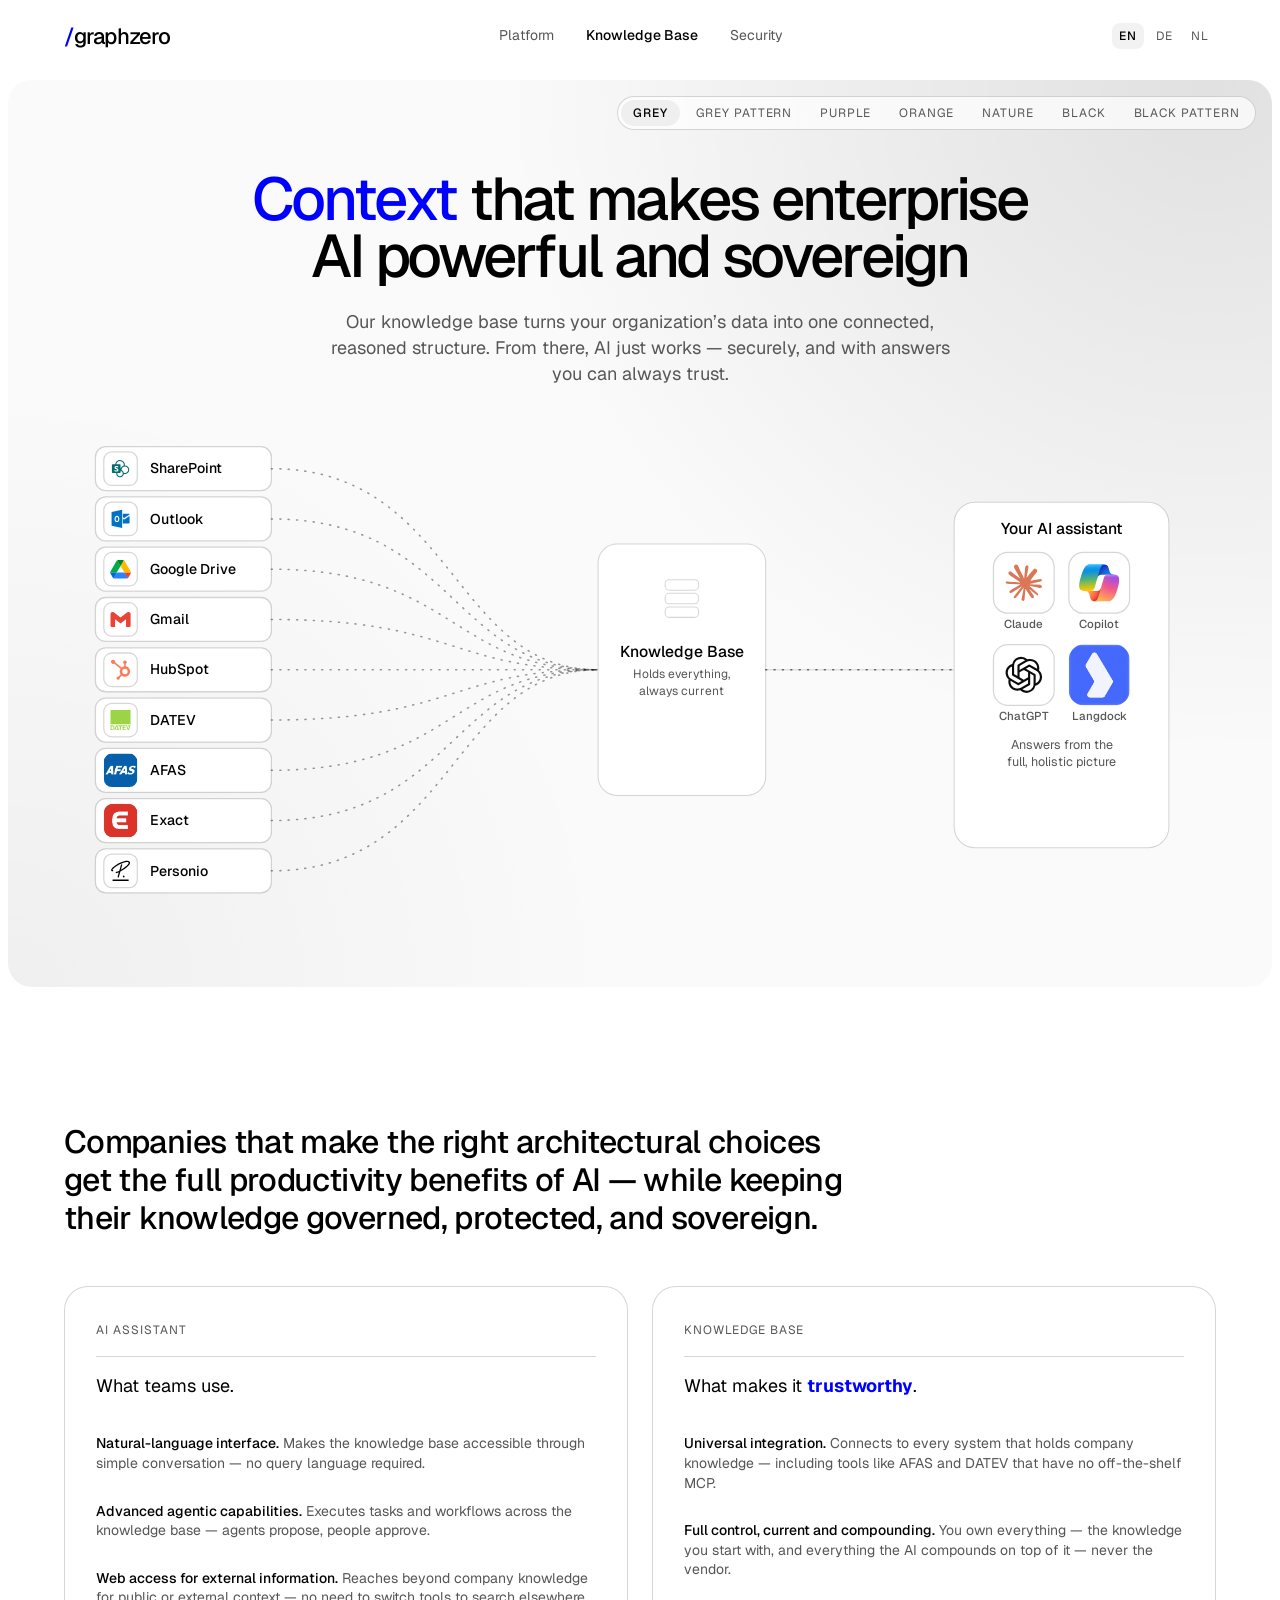
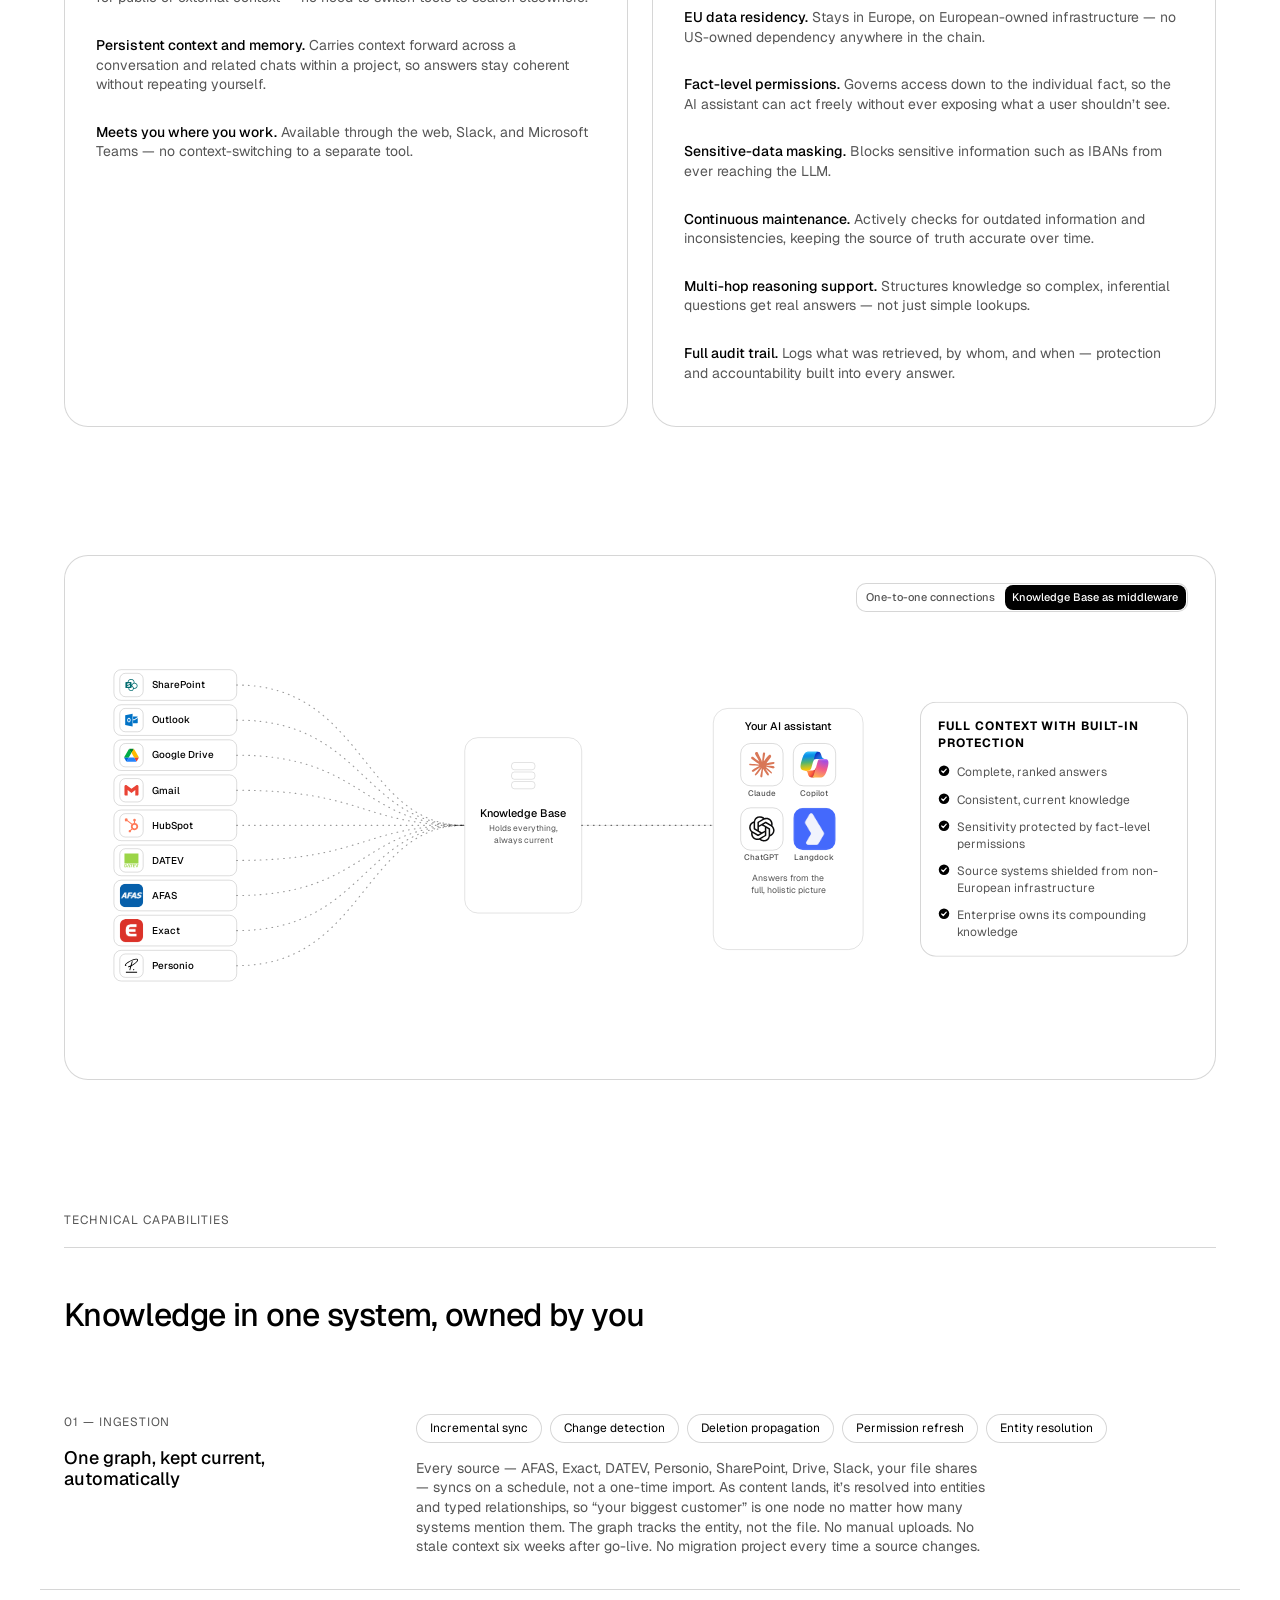
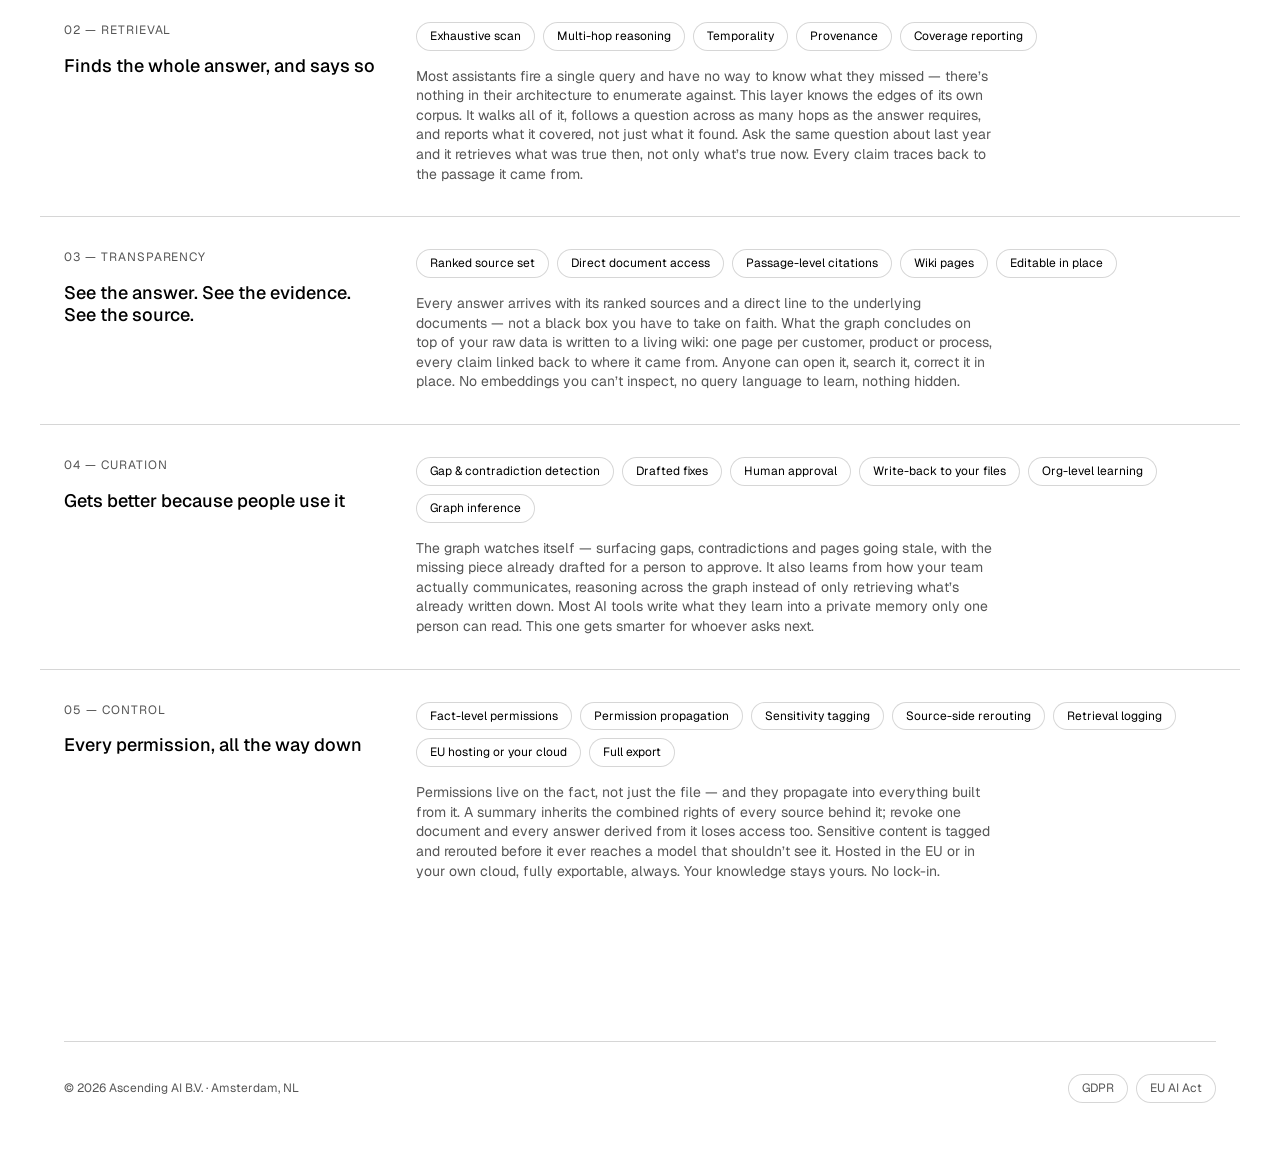
==== knowledge-base.html @ 6f349c5c "Add a second hero mark and arrows to switch between the two Co-Authored-By: Claude Opus 5 <noreply@a" ====
<!DOCTYPE html>
<html lang="en">
<head>
<meta charset="utf-8">
<meta name="viewport" content="width=device-width, initial-scale=1">
<title>graph0 | Knowledge Base</title>
<meta name="description" content="The knowledge base: one context layer between your source systems and every AI application.">
<meta property="og:title" content="graph0 | Knowledge Base">
<meta property="og:description" content="The knowledge base: one context layer between your source systems and every AI application.">
<meta property="og:type" content="website">
<link rel="preconnect" href="https://fonts.googleapis.com">
<link rel="preconnect" href="https://fonts.gstatic.com" crossorigin>
<!-- ?v= on the two files that actually change. Pages serves everything with
     max-age=600, so without it a browser can pick up new markup while still
     running ten-minute-old CSS and JS. Bump it in the same commit as an edit
     to either file. The design-system entry below is upstream and unversioned
     because nothing here edits it. -->
<link rel="stylesheet" href="https://fonts.googleapis.com/css2?family=Geist:wght@400;500;700&amp;display=swap">
<link rel="stylesheet" href="assets/design-system/styles.css">
<link rel="stylesheet" href="assets/site.css?v=88">
<link rel="icon" href="assets/graph0-mark.svg" type="image/svg+xml">
</head>
<body data-surface="light">

<a class="skip" href="#main">Skip to content</a>

<div class="page" data-page="knowledge-base">

  <!-- The wordmark is the way back to the top of the site, which is why the nav
       carries no entry for this page. -->
  <header class="site-header">
    <a class="brand" href="index.html" title="/graphzero">
      <span class="brand__slash">/</span>graphzero
    </a>

    <button class="nav-toggle" type="button" aria-expanded="false" aria-controls="site-nav" aria-label="Menu">
      <span class="nav-toggle__bar"></span>
      <span class="nav-toggle__bar"></span>
    </button>

    <nav class="site-nav" id="site-nav" aria-label="Primary">
      <a href="index.html">Platform</a>
      <a href="knowledge-base.html" aria-current="page">Knowledge Base</a>
      <a href="index.html#security">Security</a>

      <!-- Only ever seen in the sheet. The desktop bar has no room for it, and
           there the same call is one scroll away in the hero. -->
      <div class="nav-cta">
        <a class="btn btn--hero" href="mailto:david@ascending.ai?subject=Ascending%20AI">Book a founder call</a>
      </div>
    </nav>

    <div class="lang" role="group" aria-label="Language">
      <button class="lang__opt" type="button" data-lang="en" aria-current="true">EN</button>
      <button class="lang__opt" type="button" data-lang="de">DE</button>
      <button class="lang__opt" type="button" data-lang="nl">NL</button>
    </div>
  </header>

  <main id="main">

    <!-- ABOVE THE FOLD -->
    <section class="hero hero--stack" id="context-layer">
      <!-- The same comparison control the landing page carries, on its own
           stored key: the two pages are being judged against each other, so a
           ground picked here must not follow you there. Goes with the swatch
           when the ground is settled. -->
      <div class="hero-swatch" data-ground-key="knowledge-base" role="group" aria-label="Hero background">
        <button class="hero-swatch__opt" type="button" data-hero="grey" aria-current="true">Grey</button>
        <button class="hero-swatch__opt" type="button" data-hero="dots">Grey Pattern</button>
        <button class="hero-swatch__opt" type="button" data-hero="purple">Purple</button>
        <button class="hero-swatch__opt" type="button" data-hero="orange">Orange</button>
        <button class="hero-swatch__opt" type="button" data-hero="nature">Nature</button>
        <button class="hero-swatch__opt" type="button" data-hero="black">Black</button>
        <button class="hero-swatch__opt" type="button" data-hero="black-dots">Black pattern</button>
      </div>
      <!-- The pattern ground here too, or Grey Pattern would be plain grey on
           this page. Same canvas and the same block in site.js, held further
           right and smaller than the landing page's: that fold ranges its copy
           left and has a clear half to give away, this one centres the copy and
           runs the drawing the full width, so the field has to stay off both. -->
      <canvas class="hero__dither" data-dither data-cx="1.2" data-cy="0.5" data-radius="0.8"
              aria-hidden="true"></canvas>
      <!-- Carried over so the Nature ground has its photograph here too;
           without it that one option would fall back to flat grey. -->
      <img class="hero__media" alt=""
           src="assets/media/hero-fields-1600.jpg"
           srcset="assets/media/hero-fields-900.jpg 900w,
                   assets/media/hero-fields-1600.jpg 1600w,
                   assets/media/hero-fields-2400.jpg 2400w"
           sizes="100vw" width="2400" height="1018" loading="lazy" decoding="async">
      <div class="wrap hero__inner hero__inner--stack">
        <div class="hero__copy">
          <h1 class="display hero__title"><span class="hl">Context</span> that makes enterprise AI powerful and sovereign</h1>
          <!-- The fold used to be a title alone, which left it lighter than the
               section heading underneath it. The sub-title gives the claim a
               second beat and hands the reader down into the page. -->
          <p class="lead hero__lead">Our knowledge base turns your organization&rsquo;s data into one connected, reasoned structure. From there, AI just works &mdash; securely, and with answers you can always trust.</p>
        </div>

        <!-- The diagram from the foot of this page, held to its knowledge-base
             view and stripped of the animation, so the fold shows the shape of
             the argument and the interactive one below carries the detail. Its
             ids are suffixed -hero: they are page-global, and the two copies
             would otherwise fight over the same gradients and filters.

             On a plate, which the landing hero does not need. This one has to
             survive the black grounds, where the drawing's muted labels would
             otherwise sit on near-black. -->
        <!-- af-flow2 is not decoration here: every rule the drawing needs is
             scoped under that class, so without it the whole illustration falls
             back to default SVG painting — 16px black text, no fills, no
             hairlines. -->
        <figure class="hero__figure af-flow2">
          <svg role="img" aria-label="Nine business systems feeding a knowledge base, which answers through Claude, Copilot, ChatGPT or Langdock." viewBox="0 40 1100 580" preserveAspectRatio="xMidYMid meet" xmlns="http://www.w3.org/2000/svg">
                            <defs>
                              <filter id="af-blur-kb-hero" x="-200%" y="-200%" width="500%" height="500%">
                                <feGaussianBlur stdDeviation="2.6"/>
                              </filter>
                            </defs>
            
                      <g class="af-chip">
                        <rect class="af-chip-rect" x="30" y="97.0" width="168" height="42" rx="10"/>
                        <rect x="38" y="102.0" width="32" height="32" rx="7.7" class="af-logo-tile"/><g transform="translate(44.08,108.08) scale(0.8267)"><path fill="#036C70" d="M22 13.25q0 1.04-.4 1.95-.39.9-1.07 1.58t-1.59 1.08q-.91.39-1.94.39-.64 0-1.27-.16-.09.83-.46 1.54-.38.72-.97 1.25-.58.53-1.33.82-.76.3-1.59.3-.91 0-1.71-.35-.79-.34-1.39-.93-.59-.59-.93-1.39-.35-.8-.35-1.7v-.32q.03-.15.05-.31H2.83q-.33 0-.59-.24Q2 16.5 2 16.17V7.83q0-.33.24-.59Q2.5 7 2.83 7h2.95q.12-1.06.61-2 .48-.89 1.24-1.56.75-.68 1.71-1.06T11.38 2q1.16 0 2.18.44 1.03.45 1.79 1.21t1.21 1.79Q17 6.46 17 7.63v.31q0 .15-.04.31 1.04 0 1.95.39.92.39 1.59 1.07.71.67 1.1 1.58.4.92.4 1.96m-10.63-10q-.81 0-1.54.29-.74.28-1.33.78-.56.5-.95 1.18-.38.7-.5 1.5h4.12q.33 0 .59.25.24.25.24.58v4.12l.18-.03q.17-.62.5-1.18.32-.57.79-1.02.45-.45 1.03-.79.54-.33 1.17-.5.08-.43.08-.8 0-.91-.35-1.71-.34-.79-.94-1.38-.59-.59-1.38-.94-.8-.35-1.71-.35m-4.27 12q.45 0 .9-.09.42-.09.76-.31.34-.21.55-.56.19-.36.19-.88 0-.53-.2-.88-.22-.35-.55-.59-.33-.23-.71-.38l-.72-.29Q7 11.14 6.77 11q-.22-.15-.22-.38 0-.16.12-.27.12-.1.28-.15.16-.07.33-.09.18-.01.3-.01.49 0 .88.12.38.13.79.38V9.12Q9 9.05 8.81 9q-.2-.05-.39-.08-.2-.03-.42-.05-.2-.01-.45-.01-.43 0-.88.09-.45.1-.82.32-.35.23-.59.56-.23.35-.23.86 0 .5.22.81.22.35.55.59.33.23.7.41l.72.29q.34.14.56.29.22.16.22.38 0 .19-.11.3-.1.11-.26.16-.13.08-.32.08H7q-.59 0-1.04-.18-.46-.2-.92-.52v1.56q.99.39 2.06.39m4.27 5.5q.63 0 1.21-.25.57-.24 1-.66.42-.43.67-1t.25-1.21q0-.56-.19-1.07-.18-.51-.51-.91-.34-.41-.8-.69-.45-.28-1-.4v1.61q0 .33-.24.59-.26.24-.59.24H8.31q-.06.31-.06.63 0 .64.25 1.21.24.57.66 1 .43.42 1 .66.57.25 1.21.25M17 17q.77 0 1.45-.29.69-.29 1.2-.81.51-.51.81-1.19.29-.68.29-1.46 0-.75-.29-1.45-.3-.69-.81-1.2t-1.2-.81Q17.77 9.5 17 9.5t-1.45.3-1.19.81-.81 1.19q-.3.7-.3 1.45v.21l.02.22q.46.22.85.54.38.32.7.71.3.4.52.86.21.46.32.95.66.26 1.34.26"/></g>
                        <text class="af-chip-label" x="82" y="122.5">SharePoint</text>
                      </g>
                      <g class="af-chip">
                        <rect class="af-chip-rect" x="30" y="145.0" width="168" height="42" rx="10"/>
                        <rect x="38" y="150.0" width="32" height="32" rx="7.7" class="af-logo-tile"/><g transform="translate(44.08,156.08) scale(0.6200)"><path fill="#0072c6" d="M19.484 7.937v5.477l1.916 1.205a.5.5 0 0 0 .21 0l8.238-5.554a1.174 1.174 0 0 0-.959-1.128Z"/><path fill="#0072c6" d="m19.484 15.457l1.747 1.2a.52.52 0 0 0 .543 0c-.3.181 8.073-5.378 8.073-5.378v10.066a1.408 1.408 0 0 1-1.49 1.555h-8.874zm-9.044-2.525a1.61 1.61 0 0 0-1.42.838a4.13 4.13 0 0 0-.526 2.218A4.05 4.05 0 0 0 9.02 18.2a1.6 1.6 0 0 0 2.771.022a4 4 0 0 0 .515-2.2a4.37 4.37 0 0 0-.5-2.281a1.54 1.54 0 0 0-1.366-.809"/><path fill="#0072c6" d="M2.153 5.155v21.427L18.453 30V2Zm10.908 14.336a3.23 3.23 0 0 1-2.7 1.361a3.19 3.19 0 0 1-2.64-1.318A5.46 5.46 0 0 1 6.706 16.1a5.87 5.87 0 0 1 1.036-3.616a3.27 3.27 0 0 1 2.744-1.384a3.12 3.12 0 0 1 2.61 1.321a5.64 5.64 0 0 1 1 3.484a5.76 5.76 0 0 1-1.035 3.586"/></g>
                        <text class="af-chip-label" x="82" y="170.5">Outlook</text>
                      </g>
                      <g class="af-chip">
                        <rect class="af-chip-rect" x="30" y="193.0" width="168" height="42" rx="10"/>
                        <rect x="38" y="198.0" width="32" height="32" rx="7.7" class="af-logo-tile"/><g transform="translate(44.08,205.13) scale(0.0775)"><path fill="#0066da" d="m19.354 196.034l11.29 19.5c2.346 4.106 5.718 7.332 9.677 9.678q17.009-21.591 23.68-33.137q6.77-11.717 16.641-36.655q-26.604-3.502-40.32-3.502q-13.165 0-40.322 3.502c0 4.545 1.173 9.09 3.519 13.196z"/><path fill="#ea4335" d="M215.681 225.212c3.96-2.346 7.332-5.572 9.677-9.677l4.692-8.064l22.434-38.855a26.57 26.57 0 0 0 3.518-13.196q-27.315-3.502-40.247-3.502q-13.899 0-40.248 3.502q9.754 25.075 16.422 36.655q6.724 11.683 23.752 33.137"/><path fill="#00832d" d="M128.001 73.311q19.68-23.768 27.125-36.655q5.996-10.377 13.196-33.137C164.363 1.173 159.818 0 155.126 0h-54.25C96.184 0 91.64 1.32 87.68 3.519q9.16 26.103 15.544 37.154q7.056 12.213 24.777 32.638"/><path fill="#2684fc" d="M175.36 155.42H80.642l-40.32 69.792c3.958 2.346 8.503 3.519 13.195 3.519h148.968c4.692 0 9.238-1.32 13.196-3.52z"/><path fill="#00ac47" d="M128.001 73.311L87.681 3.52c-3.96 2.346-7.332 5.571-9.678 9.677L3.519 142.224A26.57 26.57 0 0 0 0 155.42h80.642z"/><path fill="#ffba00" d="m215.242 77.71l-37.243-64.514c-2.345-4.106-5.718-7.331-9.677-9.677l-40.32 69.792l47.358 82.109h80.496c0-4.546-1.173-9.09-3.519-13.196z"/></g>
                        <text class="af-chip-label" x="82" y="218.5">Google Drive</text>
                      </g>
                      <g class="af-chip">
                        <rect class="af-chip-rect" x="30" y="241.0" width="168" height="42" rx="10"/>
                        <rect x="38" y="246.0" width="32" height="32" rx="7.7" class="af-logo-tile"/><g transform="translate(44.40,252.40) scale(0.8000)"><path d="M24 5.457v13.909c0 .904-.732 1.636-1.636 1.636h-3.819V11.73L12 16.64l-6.545-4.91v9.273H1.636A1.636 1.636 0 0 1 0 19.366V5.457c0-2.023 2.309-3.178 3.927-1.964L5.455 4.64 12 9.548l6.545-4.91 1.528-1.145C21.69 2.28 24 3.434 24 5.457z" fill="#EA4335"/></g>
                        <text class="af-chip-label" x="82" y="266.5">Gmail</text>
                      </g>
                      <g class="af-chip">
                        <rect class="af-chip-rect" x="30" y="289.0" width="168" height="42" rx="10"/>
                        <rect x="38" y="294.0" width="32" height="32" rx="7.7" class="af-logo-tile"/><g transform="translate(44.40,300.40) scale(0.8000)"><path d="M18.164 7.93V5.084a2.198 2.198 0 001.267-1.978v-.067A2.2 2.2 0 0017.238.845h-.067a2.2 2.2 0 00-2.193 2.193v.067a2.196 2.196 0 001.252 1.973l.013.006v2.852a6.22 6.22 0 00-2.969 1.31l.012-.01-7.828-6.095A2.497 2.497 0 104.3 4.656l-.012.006 7.697 5.991a6.176 6.176 0 00-1.038 3.446c0 1.343.425 2.588 1.147 3.607l-.013-.02-2.342 2.343a1.968 1.968 0 00-.58-.095h-.002a2.033 2.033 0 102.033 2.033 1.978 1.978 0 00-.1-.595l.005.014 2.317-2.317a6.247 6.247 0 104.782-11.134l-.036-.005zm-.964 9.378a3.206 3.206 0 113.215-3.207v.002a3.206 3.206 0 01-3.207 3.207z" fill="#FF7A59"/></g>
                        <text class="af-chip-label" x="82" y="314.5">HubSpot</text>
                      </g>
                      <g class="af-chip">
                        <rect class="af-chip-rect" x="30" y="337.0" width="168" height="42" rx="10"/>
                        <rect x="38" y="342.0" width="32" height="32" rx="7.7" class="af-logo-tile"/><g transform="translate(44.40,348.40) scale(0.8000)"><path d="M0 .165v16.9174h23.9147V.1651Zm.017 18.1842v5.4857h1.9809c1.4754 0 2.7429-1.1832 2.7429-2.7005-.042-1.686-1.0982-2.7852-2.5736-2.7852zm6.62 0-2.1079 5.4857H5.706l1.6422-4.3428 1.3546 3.454h-1.524v.8888h3.0392l-2.1502-5.4857Zm2.6498 0v.9312h1.7778v4.5545h1.219v-4.5545h1.727v-.9312zm5.1894 0v5.4857h3.7926v-.8889h-2.6159v-1.5153h2.3196v-.9313h-2.3196v-1.219h2.4889v-.9312zm3.962 0 2.1502 5.4857h1.3037L24 18.3492h-2.9037v.9312h1.3884l-1.2699 3.327-1.5577-4.2582zm-17.2869.9312h.9313c.9271 0 1.5576.6735 1.5153 1.8117-.042 1.1804-.8425 1.8116-1.8116 1.8116h-.635Z" fill="#9BD547"/></g>
                        <text class="af-chip-label" x="82" y="362.5">DATEV</text>
                      </g>
                      <g class="af-chip">
                        <rect class="af-chip-rect" x="30" y="385.0" width="168" height="42" rx="10"/>
                        <image href="[data-uri]" x="38" y="390.0" width="32" height="32" preserveAspectRatio="xMidYMid slice" style="clip-path:inset(0 round 7.7px)"/>
                        <text class="af-chip-label" x="82" y="410.5">AFAS</text>
                      </g>
                      <g class="af-chip">
                        <rect class="af-chip-rect" x="30" y="433.0" width="168" height="42" rx="10"/>
                        <image href="[data-uri]" x="38" y="438.0" width="32" height="32" preserveAspectRatio="xMidYMid slice" style="clip-path:inset(0 round 7.7px)"/>
                        <text class="af-chip-label" x="82" y="458.5">Exact</text>
                      </g>
                      <g class="af-chip">
                        <rect class="af-chip-rect" x="30" y="481.0" width="168" height="42" rx="10"/>
                        <rect x="38" y="486.0" width="32" height="32" rx="7.7" class="af-logo-tile"/><g transform="translate(44.40,492.40) scale(0.8000)"><path d="M21.603 24H2.47v-1.563h19.133Zm-6.167-4.044c.557.145 1.137-.244 1.303-.867.166-.624-.157-1.25-.713-1.39-.556-.142-1.137.24-1.304.865-.167.624.156 1.25.714 1.39zM22.37.676c-1.737-1.347-5.387-.43-8.145.576A41.707 41.705 0 0 0 5.64 5.625C3.624 6.985 1.135 8.987.748 10.814a1.43 1.43 0 0 0 .28 1.263c.505.59 1.354.576 1.516.568a.781.781 0 0 0 .51-1.368.783.783 0 0 0-.58-.193.877.877 0 0 1-.181-.016c.58-2.136 6.69-6.232 12.47-8.342 3.858-1.408 5.964-1.342 6.649-.81.284.22.433.487.23 1.062-.545 1.535-3.2 3.96-7.108 6.48-.725.467-1.434.898-2.11 1.29.544-1.92 1.1-3.88 1.582-5.561a.782.782 0 0 0-1.504-.43 2070.72 2070.634 0 0 0-2.002 7.05c-1.564.811-2.754 1.3-3.22 1.366a.783.783 0 0 0-1.025 1.095c.134.226.4.476.929.476.088 0 .177-.007.264-.02.54-.073 1.417-.395 2.485-.884-.758 2.702-1.373 4.975-1.407 5.282a.781.781 0 0 0 .69.858.668.668 0 0 0 .087 0 .783.783 0 0 0 .775-.685c.062-.38.822-3.133 1.746-6.42a58.241 58.239 0 0 0 4.01-2.401c5.435-3.587 7.007-5.917 7.362-7.241.277-1.02-.017-1.93-.825-2.557z" fill="#000000"/></g>
                        <text class="af-chip-label" x="82" y="506.5">Personio</text>
                      </g>
            
                      <path class="af-line-kb" style="animation-delay:-0.0s" d="M198,118.0 C373,118.0 370,310.0 510,310"/>
                      <path class="af-line-kb" style="animation-delay:-0.18s" d="M198,166.0 C373,166.0 370,310.0 510,310"/>
                      <path class="af-line-kb" style="animation-delay:-0.36s" d="M198,214.0 C373,214.0 370,310.0 510,310"/>
                      <path class="af-line-kb" style="animation-delay:-0.54s" d="M198,262.0 C373,262.0 370,310.0 510,310"/>
                      <path class="af-line-kb" style="animation-delay:-0.72s" d="M198,310.0 C373,310.0 370,310.0 510,310"/>
                      <path class="af-line-kb" style="animation-delay:-0.9s" d="M198,358.0 C373,358.0 370,310.0 510,310"/>
                      <path class="af-line-kb" style="animation-delay:-1.08s" d="M198,406.0 C373,406.0 370,310.0 510,310"/>
                      <path class="af-line-kb" style="animation-delay:-1.26s" d="M198,454.0 C373,454.0 370,310.0 510,310"/>
                      <path class="af-line-kb" style="animation-delay:-1.44s" d="M198,502.0 C373,502.0 370,310.0 510,310"/>

                            <rect class="af-kb-rect" x="510" y="190" width="160" height="240" rx="18"/>
                            <g transform="translate(574.0,224)">
                              <rect x="0" y="0" width="32" height="10" rx="4" fill="none" class="af-stack-rect"/>
                              <rect x="0" y="13" width="32" height="10" rx="4" fill="none" class="af-stack-rect"/>
                              <rect x="0" y="26" width="32" height="10" rx="4" fill="none" class="af-stack-rect"/>
                            </g>
                            <text class="af-kb-title" x="590.0" y="298" text-anchor="middle">Knowledge Base</text>
                            <text class="af-kb-sub" x="590.0" y="318" text-anchor="middle">Holds everything,</text>
                            <text class="af-kb-sub" x="590.0" y="334" text-anchor="middle">always current</text>

            
                      <path id="af-kb-link-path-hero" class="af-line-base" d="M670,310 L850,310"/>
                    <path class="af-line-flow" d="M670,310 L850,310"/>
                      <path class="af-line-glow" d="M670,310 L850,310">
                        <animate attributeName="opacity" values="0;0;0.85;0.85;0;0" keyTimes="0;0.00000;0.03571;0.51190;0.54762;1" dur="4.2s" begin="0s" repeatCount="indefinite" />
                      </path>
                      <g class="af-packet-ping">
                        <circle class="af-ping-ring" r="6"/>
                        <animateMotion dur="4.2s" begin="0s" repeatCount="indefinite" keyPoints="1;1;0;0" keyTimes="0;0.00000;0.20238;1" calcMode="linear"><mpath href="#af-kb-link-path-hero"/></animateMotion>
                        <animate attributeName="opacity" values="0;0;0.9;0.9;0;0" keyTimes="0;0.00000;0.01190;0.19048;0.20238;1" dur="4.2s" begin="0s" repeatCount="indefinite" />
                      </g>
                      <g class="af-pill" data-anim="1">
                        <ellipse class="af-pill-glow" cx="0" cy="0" rx="13" ry="7"/>
                        <ellipse class="af-pill-core" cx="0" cy="0" rx="7" ry="4"/>
                        <animateMotion dur="4.2s" begin="0s" repeatCount="indefinite" keyPoints="0;0;1;1" keyTimes="0;0.28571;0.54762;1" calcMode="linear"><mpath href="#af-kb-link-path-hero"/></animateMotion>
                        <animate attributeName="opacity" values="0;0;1;1;0;0" keyTimes="0;0.28571;0.30000;0.53333;0.54762;1" dur="4.2s" begin="0s" repeatCount="indefinite" />
                      </g>

            
                      <g class="af-ast-kb">
                        <rect class="af-ast-rect" x="850" y="150" width="205" height="330" rx="20"/>
                        <text class="af-ast-title" x="952.5" y="180" text-anchor="middle">Your AI assistant</text>
        
                        <g>
                          <rect x="887.5" y="198.0" width="58" height="58" rx="13.9" class="af-logo-tile"/><g transform="translate(899.10,209.60) scale(1.4500)"><path d="M4.709 15.955l4.72-2.647.08-.23-.08-.128H9.2l-.79-.048-2.698-.073-2.339-.097-2.266-.122-.571-.121L0 11.784l.055-.352.48-.321.686.06 1.52.103 2.278.158 1.652.097 2.449.255h.389l.055-.157-.134-.098-.103-.097-2.358-1.596-2.552-1.688-1.336-.972-.724-.491-.364-.462-.158-1.008.656-.722.881.06.225.061.893.686 1.908 1.476 2.491 1.833.365.304.145-.103.019-.073-.164-.274-1.355-2.446-1.446-2.49-.644-1.032-.17-.619a2.97 2.97 0 01-.104-.729L6.283.134 6.696 0l.996.134.42.364.62 1.414 1.002 2.229 1.555 3.03.456.898.243.832.091.255h.158V9.01l.128-1.706.237-2.095.23-2.695.08-.76.376-.91.747-.492.584.28.48.685-.067.444-.286 1.851-.559 2.903-.364 1.942h.212l.243-.242.985-1.306 1.652-2.064.73-.82.85-.904.547-.431h1.033l.76 1.129-.34 1.166-1.064 1.347-.881 1.142-1.264 1.7-.79 1.36.073.11.188-.02 2.856-.606 1.543-.28 1.841-.315.833.388.091.395-.328.807-1.969.486-2.309.462-3.439.813-.042.03.049.061 1.549.146.662.036h1.622l3.02.225.79.522.474.638-.079.485-1.215.62-1.64-.389-3.829-.91-1.312-.329h-.182v.11l1.093 1.068 2.006 1.81 2.509 2.33.127.578-.322.455-.34-.049-2.205-1.657-.851-.747-1.926-1.62h-.128v.17l.444.649 2.345 3.521.122 1.08-.17.353-.608.213-.668-.122-1.374-1.925-1.415-2.167-1.143-1.943-.14.08-.674 7.254-.316.37-.729.28-.607-.461-.322-.747.322-1.476.389-1.924.315-1.53.286-1.9.17-.632-.012-.042-.14.018-1.434 1.967-2.18 2.945-1.726 1.845-.414.164-.717-.37.067-.662.401-.589 2.388-3.036 1.44-1.882.93-1.086-.006-.158h-.055L4.132 18.56l-1.13.146-.487-.456.061-.746.231-.243 1.908-1.312-.006.006z" fill="#D97757"/></g>
                          <text class="af-ast-label" x="916.5" y="270.0" text-anchor="middle">Claude</text>
                        </g>
                        <g>
                          <rect x="959.5" y="198.0" width="58" height="58" rx="13.9" class="af-logo-tile"/><g transform="translate(969.36,207.86) scale(1.5950)"><defs><defs><radialGradient cx="85.44%" cy="100.653%" fx="85.44%" fy="100.653%" gradientTransform="scale(-.8553 -1) rotate(50.927 2.041 -1.946)" id="af-copilot-grad-i2-0-hero" r="105.116%"><stop offset="9.6%" stop-color="#00AEFF"></stop><stop offset="77.3%" stop-color="#2253CE"></stop><stop offset="100%" stop-color="#0736C4"></stop></radialGradient><radialGradient cx="18.143%" cy="32.928%" fx="18.143%" fy="32.928%" gradientTransform="scale(.8897 1) rotate(52.069 .193 .352)" id="af-copilot-grad-i2-1-hero" r="95.612%"><stop offset="0%" stop-color="#FFB657"></stop><stop offset="63.4%" stop-color="#FF5F3D"></stop><stop offset="92.3%" stop-color="#C02B3C"></stop></radialGradient><radialGradient cx="82.987%" cy="-9.792%" fx="82.987%" fy="-9.792%" gradientTransform="scale(-1 -.9441) rotate(-70.872 .142 1.17)" id="af-copilot-grad-i2-4-hero" r="140.622%"><stop offset="6.6%" stop-color="#8C48FF"></stop><stop offset="50%" stop-color="#F2598A"></stop><stop offset="89.6%" stop-color="#FFB152"></stop></radialGradient><linearGradient id="af-copilot-grad-i2-2-hero" x1="39.465%" x2="46.884%" y1="12.117%" y2="103.774%"><stop offset="15.6%" stop-color="#0D91E1"></stop><stop offset="48.7%" stop-color="#52B471"></stop><stop offset="65.2%" stop-color="#98BD42"></stop><stop offset="93.7%" stop-color="#FFC800"></stop></linearGradient><linearGradient id="af-copilot-grad-i2-3-hero" x1="45.949%" x2="50%" y1="0%" y2="100%"><stop offset="0%" stop-color="#3DCBFF"></stop><stop offset="24.7%" stop-color="#0588F7" stop-opacity="0"></stop></linearGradient><linearGradient id="af-copilot-grad-i2-5-hero" x1="83.507%" x2="83.453%" y1="-6.106%" y2="21.131%"><stop offset="5.8%" stop-color="#F8ADFA"></stop><stop offset="70.8%" stop-color="#A86EDD" stop-opacity="0"></stop></linearGradient></defs></defs><path d="M17.533 1.829A2.528 2.528 0 0015.11 0h-.737a2.531 2.531 0 00-2.484 2.087l-1.263 6.937.314-1.08a2.528 2.528 0 012.424-1.833h4.284l1.797.706 1.731-.706h-.505a2.528 2.528 0 01-2.423-1.829l-.715-2.453z" fill="url(#af-copilot-grad-i2-0-hero)" transform="translate(0 1)"></path><path d="M6.726 20.16A2.528 2.528 0 009.152 22h1.566c1.37 0 2.49-1.1 2.525-2.48l.17-6.69-.357 1.228a2.528 2.528 0 01-2.423 1.83h-4.32l-1.54-.842-1.667.843h.497c1.124 0 2.113.75 2.426 1.84l.697 2.432z" fill="url(#af-copilot-grad-i2-1-hero)" transform="translate(0 1)"></path><path d="M15 0H6.252c-2.5 0-4 3.331-5 6.662-1.184 3.947-2.734 9.225 1.75 9.225H6.78c1.13 0 2.12-.753 2.43-1.847.657-2.317 1.809-6.359 2.713-9.436.46-1.563.842-2.906 1.43-3.742A1.97 1.97 0 0115 0" fill="url(#af-copilot-grad-i2-2-hero)" transform="translate(0 1)"></path><path d="M15 0H6.252c-2.5 0-4 3.331-5 6.662-1.184 3.947-2.734 9.225 1.75 9.225H6.78c1.13 0 2.12-.753 2.43-1.847.657-2.317 1.809-6.359 2.713-9.436.46-1.563.842-2.906 1.43-3.742A1.97 1.97 0 0115 0" fill="url(#af-copilot-grad-i2-3-hero)" transform="translate(0 1)"></path><path d="M9 22h8.749c2.5 0 4-3.332 5-6.663 1.184-3.948 2.734-9.227-1.75-9.227H17.22c-1.129 0-2.12.754-2.43 1.848a1149.2 1149.2 0 01-2.713 9.437c-.46 1.564-.842 2.907-1.43 3.743A1.97 1.97 0 019 22" fill="url(#af-copilot-grad-i2-4-hero)" transform="translate(0 1)"></path><path d="M9 22h8.749c2.5 0 4-3.332 5-6.663 1.184-3.948 2.734-9.227-1.75-9.227H17.22c-1.129 0-2.12.754-2.43 1.848a1149.2 1149.2 0 01-2.713 9.437c-.46 1.564-.842 2.907-1.43 3.743A1.97 1.97 0 019 22" fill="url(#af-copilot-grad-i2-5-hero)" transform="translate(0 1)"></path></g>
                          <text class="af-ast-label" x="988.5" y="270.0" text-anchor="middle">Copilot</text>
                        </g>
                        <g>
                          <rect x="887.5" y="286.0" width="58" height="58" rx="13.9" class="af-logo-tile"/><g transform="translate(899.10,297.60) scale(1.4500)"><path d="M9.205 8.658v-2.26c0-.19.072-.333.238-.428l4.543-2.616c.619-.357 1.356-.523 2.117-.523 2.854 0 4.662 2.212 4.662 4.566 0 .167 0 .357-.024.547l-4.71-2.759a.797.797 0 00-.856 0l-5.97 3.473zm10.609 8.8V12.06c0-.333-.143-.57-.429-.737l-5.97-3.473 1.95-1.118a.433.433 0 01.476 0l4.543 2.617c1.309.76 2.189 2.378 2.189 3.948 0 1.808-1.07 3.473-2.76 4.163zM7.802 12.703l-1.95-1.142c-.167-.095-.239-.238-.239-.428V5.899c0-2.545 1.95-4.472 4.591-4.472 1 0 1.927.333 2.712.928L8.23 5.067c-.285.166-.428.404-.428.737v6.898zM12 15.128l-2.795-1.57v-3.33L12 8.658l2.795 1.57v3.33L12 15.128zm1.796 7.23c-1 0-1.927-.332-2.712-.927l4.686-2.712c.285-.166.428-.404.428-.737v-6.898l1.974 1.142c.167.095.238.238.238.428v5.233c0 2.545-1.974 4.472-4.614 4.472zm-5.637-5.303l-4.544-2.617c-1.308-.761-2.188-2.378-2.188-3.948A4.482 4.482 0 014.21 6.327v5.423c0 .333.143.571.428.738l5.947 3.449-1.95 1.118a.432.432 0 01-.476 0zm-.262 3.9c-2.688 0-4.662-2.021-4.662-4.519 0-.19.024-.38.047-.57l4.686 2.71c.286.167.571.167.856 0l5.97-3.448v2.26c0 .19-.07.333-.237.428l-4.543 2.616c-.619.357-1.356.523-2.117.523zm5.899 2.83a5.947 5.947 0 005.827-4.756C22.287 18.339 24 15.84 24 13.296c0-1.665-.713-3.282-1.998-4.448.119-.5.19-.999.19-1.498 0-3.401-2.759-5.947-5.946-5.947-.642 0-1.26.095-1.88.31A5.962 5.962 0 0010.205 0a5.947 5.947 0 00-5.827 4.757C1.713 5.447 0 7.945 0 10.49c0 1.666.713 3.283 1.998 4.448-.119.5-.19 1-.19 1.499 0 3.401 2.759 5.946 5.946 5.946.642 0 1.26-.095 1.88-.309a5.96 5.96 0 004.162 1.713z" fill="#0B0B0C"/></g>
                          <text class="af-ast-label" x="916.5" y="358.0" text-anchor="middle">ChatGPT</text>
                        </g>
                        <g>
                          <image href="[data-uri]" x="959.5" y="286.0" width="58" height="58" preserveAspectRatio="xMidYMid slice" style="clip-path:inset(0 round 13.9px)"/>
                          <text class="af-ast-label" x="988.5" y="358.0" text-anchor="middle">Langdock</text>
                        </g>
                        <text class="af-ast-sub" x="952.5" y="386.0" text-anchor="middle">Answers from the</text><text class="af-ast-sub" x="952.5" y="402.0" text-anchor="middle">full, holistic picture</text>
                      </g>
                          </svg>
        </figure>
      </div>
    </section>

    <!-- WHAT EACH LAYER DOES -->
    <section class="wrap sec" id="layers">
      <h2 class="h2 sec-head" style="max-width:44ch">Companies that make the right architectural choices get the full productivity benefits of AI &mdash; while keeping their knowledge governed, protected, and sovereign.</h2>

      <!-- Two columns because the point is that these are two layers, not one
           list. The assistant is what people touch; the knowledge base is what
           makes what they touch trustworthy. -->
      <div class="layer-grid">
        <article class="layer-card">
          <span class="eyebrow">AI Assistant</span>
          <hr class="rule">
          <p class="layer-card__role">What teams use.</p>
          <ul class="layer-list">
          <li><strong>Natural-language interface.</strong> Makes the knowledge base accessible through simple conversation — no query language required.</li>
          <li><strong>Advanced agentic capabilities.</strong> Executes tasks and workflows across the knowledge base — agents propose, people approve.</li>
          <li><strong>Web access for external information.</strong> Reaches beyond company knowledge for public or external context — no need to switch tools to search elsewhere.</li>
          <li><strong>Persistent context and memory.</strong> Carries context forward across a conversation and related chats within a project, so answers stay coherent without repeating yourself.</li>
          <li><strong>Meets you where you work.</strong> Available through the web, Slack, and Microsoft Teams — no context-switching to a separate tool.</li>
          </ul>
        </article>

        <article class="layer-card">
          <span class="eyebrow">Knowledge Base</span>
          <hr class="rule">
          <p class="layer-card__role">What makes it <span class="hl">trustworthy</span>.</p>
          <ul class="layer-list">
          <li><strong>Universal integration.</strong> Connects to every system that holds company knowledge — including tools like AFAS and DATEV that have no off-the-shelf MCP.</li>
          <li><strong>Full control, current and compounding.</strong> You own everything — the knowledge you start with, and everything the AI compounds on top of it — never the vendor.</li>
          <li><strong>EU data residency.</strong> Stays in Europe, on European-owned infrastructure — no US-owned dependency anywhere in the chain.</li>
          <li><strong>Fact-level permissions.</strong> Governs access down to the individual fact, so the AI assistant can act freely without ever exposing what a user shouldn’t see.</li>
          <li><strong>Sensitive-data masking.</strong> Blocks sensitive information such as IBANs from ever reaching the LLM.</li>
          <li><strong>Continuous maintenance.</strong> Actively checks for outdated information and inconsistencies, keeping the source of truth accurate over time.</li>
          <li><strong>Multi-hop reasoning support.</strong> Structures knowledge so complex, inferential questions get real answers — not just simple lookups.</li>
          <li><strong>Full audit trail.</strong> Logs what was retrieved, by whom, and when — protection and accountability built into every answer.</li>
          </ul>
        </article>
      </div>
    </section>

    <section class="wrap sec" id="architecture">
      <!-- Imported whole from the source file, markup and scoped styles
           together. Everything it needs is inside it: no script, no external
           asset, the logos inlined as data URIs and the view toggle done with
           a radio input rather than JavaScript. Its own class prefix keeps it
           off the page's namespace, and it asks for the same font stack the
           site already loads.

           Two things to know before touching it. Its ids are page-global, so a
           second copy on this page would need every id and every matching
           for=/href= suffixed. And AFAS, Exact and Langdock draw as monogram
           tiles rather than logos, because the source had no verified mark for
           them &mdash; those three are the ones to swap if official assets turn up. -->
      <div class="embed">
      <div class="af-flow2" role="img" aria-label="Two diagrams comparing a direct MCP connection to source systems versus a knowledge base middleware that aggregates all sources before answering.">
        <style>
          .af-flow2{
            /* Every one of these now reads the site's semantic layer instead of
               carrying its own value, so the component follows the page rather
               than approximating it. The originals are kept in the comments as
               a record of what was replaced.

               Note --af-muted: the system has one muted ink, not two. The third
               tier this used (#8b8b94) is gone and de-emphasis is left to the
               opacity the component already applies to inactive chips. */
            --af-ink:var(--ink);                 /* was #131316 */
            --af-ink-soft:var(--ink-muted);      /* was #54545c */
            --af-muted:var(--ink-muted);         /* was #8b8b94, a third ink */
            --af-line:var(--ink);
            --af-panel-bg:var(--surface);
            --af-panel-border:var(--hairline);   /* was #e4e4e9 */
            --af-card-bg:var(--surface);
            --af-card-border:var(--hairline);    /* was #dcdce2 */
            --af-track-bg:var(--chip);           /* was #f0f0f3 */
            --af-font:var(--font-sans);
            /* The panel's inline padding, named because the toggle hangs off the
               same edge and a literal in two places drifts apart the moment one
               breakpoint changes it — which is exactly what had happened. */
            --af-pad-x:28px;
            /* Matches .btn--hero. It was written against --green-900 (#06180f),
               which is the identity this page layer neutralises — the accent
               resolves to black here, so the selected pill was quietly dark
               green on an otherwise monochrome page. */
            --af-cta-bg:var(--accent);
            --af-cta-ink:var(--accent-ink);
            --af-cta-radius:var(--radius-sm);
            --af-cta-ease:var(--ease);
            width:100%;
            max-width:1280px;
            margin:0 auto;
            box-sizing:border-box;
          }
          .af-flow2 *{box-sizing:border-box;}
          .af-flow2{ position:relative; }
          .af-flow2 .af-panel{
            position:relative;
            width:100%;
            border-radius:var(--radius-lg);
            background:var(--af-panel-bg);
            /* The system runs zero box-shadow: depth is an inset hairline ring.
               This carried a 40px drop shadow and a border; the ring replaces
               both and costs no layout width. */
            box-shadow:inset 0 0 0 1px var(--af-panel-border);
            padding:28px var(--af-pad-x) 28px;
          }
          .af-flow2 .af-radio{
            position:absolute; top:0; left:0; width:0; height:0; margin:0; padding:0;
            border:none; outline:none; opacity:0; pointer-events:none;
            -webkit-appearance:none; appearance:none;
          }
          .af-flow2 .af-toggle{
            /* In the flow above the drawing rather than floating over its top
               corner. margin-left:auto is what ranges it right, so it still
               hangs off the same line as the bullets card below — which is set
               by the panel's own padding — at every width. */
            width:max-content; max-width:100%;
            margin:0 0 16px auto;
            display:flex;
            flex-wrap:wrap;
            justify-content:flex-end;
            gap:2px;
            background:var(--surface);
            box-shadow:inset 0 0 0 1px var(--hairline);
            border-radius:calc(var(--af-cta-radius) + 2px);
            padding:2px;
            z-index:2;
          }
          .af-flow2 .af-toggle-opt{
            font-family:var(--af-font);
            /* Sentence case, and smaller with it. The tracking goes too: it is
               there to open up capitals and only makes lower case look loose. */
            font-size:11px;
            font-weight:var(--weight-heading);
            letter-spacing:normal;
            text-transform:none;
            color:var(--af-ink-soft);
            /* The type stays on the scale at 12px; the box around it comes in.
               This was 0.85/1.1em, which made the control 43px tall and nearly
               a third of the panel wide for two words. */
            padding:0.45em 0.7em;
            border-radius:var(--af-cta-radius);
            cursor:pointer;
            white-space:nowrap;
            user-select:none;
            transition:background 0.15s ease, color 0.15s ease,
                       transform var(--dur-fast,150ms) var(--af-cta-ease),
                       opacity var(--dur-fast,150ms) var(--af-cta-ease);
          }
          .af-flow2 .af-toggle-opt:hover{ color:var(--af-ink); }
          /* Selected option matches the site's own CTA button treatment exactly. */
          #af-tab-direct:checked ~ .af-panel .af-toggle .af-opt-direct,
          #af-tab-kb:checked ~ .af-panel .af-toggle .af-opt-kb{
            background:var(--af-cta-bg);
            color:var(--af-cta-ink);
          }
          #af-tab-direct:checked ~ .af-panel .af-toggle .af-opt-direct:hover,
          #af-tab-kb:checked ~ .af-panel .af-toggle .af-opt-kb:hover{
            color:var(--af-cta-ink);
            transform:translateY(-1px);
            opacity:0.9;
          }
          .af-flow2 .af-view{ display:none; }
          #af-tab-direct:checked ~ .af-panel .af-view-direct{ display:block; }
          #af-tab-kb:checked ~ .af-panel .af-view-kb{ display:block; }

          .af-flow2 .af-diagram-col svg{ display:block; width:100%; height:auto; }
          .af-flow2 .af-bullet-icon{ display:block; width:12px; height:12px; }

          /* ---- two-column layout: diagram (3/4) + bullets card (1/4) ---- */
          .af-flow2 .af-row{
            display:flex;
            align-items:stretch;
            gap:24px;
          }
          .af-flow2 .af-diagram-col{
            flex:3 1 0;
            min-width:0;
          }
          /* Invisible, full-height positioning box — lets the visible card inside
             stay content-sized while still being pinned to a precise vertical
             point (the AI-assistant box's own center) rather than merely centered
             in the row. */
          .af-flow2 .af-bullets-anchor{
            flex:1 1 0;
            min-width:0;
            position:relative;
          }
          .af-flow2 .af-bullets-col{
            position:absolute;
            left:0; right:0;
            transform:translateY(-50%);
            display:flex;
            flex-direction:column;
            justify-content:center;
            background:var(--surface);
            border-radius:var(--radius-md);
            padding:16px 18px;
            box-shadow:inset 0 0 0 1px var(--hairline);
          }
          .af-flow2 .af-bullets-title{
            font-family:var(--af-font);
            /* The system's eyebrow otherwise, but bold rather than the single
               heading weight. That is a deliberate exception, and it needed the
               face to exist: only 400 and 500 were being fetched, so a 700 here
               would have been the browser smearing 500 rather than Geist Bold. */
            font-size:var(--fs-tiny);
            font-weight:700;
            letter-spacing:var(--tracking-eyebrow);
            text-transform:uppercase;
            color:var(--af-ink);
            margin:0 0 12px;
          }
          .af-flow2 .af-bullets{
            list-style:none;
            margin:0;
            padding:0;
            display:flex;
            flex-direction:column;
            gap:10px;
          }
          .af-flow2 .af-bullets li{
            display:flex;
            align-items:flex-start;
            gap:7px;
            font-family:var(--af-font);
            /* 12px, the bottom of the system's scale. It was 10.5, which is off
               it and below anything else the site sets. */
            font-size:var(--fs-tiny);
            line-height:var(--lh-body);
            color:var(--af-ink-soft);
            /* Padding out, margin back in: the row gets something to highlight
               without moving from where it sat. */
            padding:6px 8px;
            margin:-6px -8px;
            border-radius:var(--radius-sm);
            transition:background-color var(--dur) var(--ease),
                       box-shadow var(--dur) var(--ease),
                       color var(--dur) var(--ease);
          }
          /* --fill, the chip, which is what the site already uses to mark a small
             control it is pointing at — the language codes and the ground swatch
             both. Not --ground-base: that is #fafafa, a five-value step off white,
             which reads on a panel the size of the hero and disappears entirely
             on a row twelve pixels tall. The chip is 5% black and actually shows. */
          /* The same highlight the two layer cards above use: the grey gradient,
             and nothing drawn around it. */
          .af-flow2 .af-bullets li:hover{
            background-color:var(--wash-grey-base);
            background-image:var(--wash-grey);
            color:var(--ink);
          }
          /* A pointer is not the only way in. The rows are static text, so this
             is for the keyboard and for touch, where :hover is unreliable. */
          .af-flow2 .af-bullets li:focus-within{
            background-color:var(--wash-grey-base);
            background-image:var(--wash-grey);
            color:var(--ink);
          }
          .af-flow2 .af-bullet-icon{ flex:none; margin-top:1.5px; }
          .af-flow2 .af-bullet-icon-con{ color:var(--af-muted); }
          .af-flow2 .af-bullet-icon-pro{ color:var(--af-ink); }
          .af-flow2 .af-bullets li span{ padding-top:0.5px; }

          /* The card is pinned to the AI-assistant box's centre, which works only
             while the drawing is the taller of the two. Below this the card wins
             and the pin pushes its top above the row — far enough at 960px to
             touch the toggle sitting over it. It goes back into the flow here and
             hangs from the top of the column, which keeps the row's own gap under
             the control. */
          @media (max-width:1100px){
            .af-flow2 .af-bullets-anchor{ position:static; }
            .af-flow2 .af-bullets-col{ position:static; transform:none; }
          }
          @media (max-width:760px){
            .af-flow2 .af-row{ flex-direction:column; align-items:stretch; }
            .af-flow2 .af-bullets-col{ margin-top:4px; }
          }

          /* ---- shared node / chip styling ---- */
          .af-flow2 .af-chip-rect{ fill:var(--af-card-bg); stroke:var(--af-card-border); stroke-width:1.2; }
          .af-flow2 .af-chip-label{
            font-family:var(--af-font);
            font-size:13.5px; font-weight:var(--weight-heading); fill:var(--af-ink);
          }
          .af-flow2 .af-chip-muted{ opacity:0.42; }
          .af-flow2 .af-chip-muted .af-chip-rect{ stroke-dasharray:3 4; }
          .af-flow2 .af-logo-tile{ fill:var(--surface); stroke:var(--af-card-border); stroke-width:1.2; }
          .af-flow2 .af-mono{
            font-family:var(--af-font);
            font-weight:var(--weight-heading); fill:var(--surface);
          }
          .af-flow2 .af-section-label{
            font-family:var(--af-font);
            font-size:11.5px; font-weight:var(--weight-heading); letter-spacing:var(--tracking-eyebrow); text-transform:uppercase;
            fill:var(--af-muted);
          }
          /* These two were solid black at 1.4, which is the heaviest line on the page and
     reads as a border in a system that does not draw them - hairline now, like
     every other box. The assistant box stays white with it: it is the surface
     the whole diagram resolves to, so it reads as the destination by being the
     plainest thing in the drawing rather than the most filled. */
          .af-flow2 .af-ast-rect{ fill:var(--surface); stroke:var(--hairline); stroke-width:1; }
          .af-flow2 .af-ast-title{
            font-family:var(--af-font);
            font-size:15px; font-weight:var(--weight-heading); fill:var(--af-ink);
          }
          .af-flow2 .af-ast-label{
            font-family:var(--af-font);
            font-size:11px; font-weight:var(--weight-heading); fill:var(--af-ink-soft);
          }
          .af-flow2 .af-ast-sub{
            font-family:var(--af-font);
            font-size:12px; fill:var(--af-muted);
          }

          /* ---- direct view ---- */
          .af-flow2 .af-line-base{ fill:none; stroke:var(--ink); stroke-opacity:0.10; stroke-width:1.3; }
          .af-flow2 .af-line-glow{ fill:none; stroke:var(--ink); stroke-width:1.6; opacity:0; }
          .af-flow2 .af-line-muted{ fill:none; stroke:var(--hairline); stroke-width:1.3; stroke-dasharray:1 6; stroke-linecap:round; }
          .af-flow2 .af-chip-pulse{ fill:none; stroke:var(--af-ink); stroke-width:1.6; opacity:0; }
          .af-flow2 .af-packet, .af-flow2 .af-packet-ping{ opacity:0; }
          .af-flow2 .af-packet-core{ fill:var(--ink); }
          .af-flow2 .af-packet-glow{ fill:var(--ink); opacity:0.55; filter:url(#af-blur); }
          .af-flow2 .af-ping-ring{ fill:none; stroke:var(--ink); stroke-width:1.4; }

          /* ---- knowledge-layer view ---- */
          /* White like the assistant box. It had kept the chip fill to read as a
             layer rather than an endpoint, but that left it the only grey box in
             either view, and a filled box is not how this system separates
             things — surfaces are white and the hairline does the work. */
          .af-flow2 .af-kb-rect{ fill:var(--surface); stroke:var(--hairline); stroke-width:1; }
          .af-flow2 .af-kb-title{
            font-family:var(--af-font);
            font-size:15px; font-weight:var(--weight-heading); fill:var(--af-ink);
          }
          /* The stacked bars in the knowledge node, which carried their black stroke as
             an inline attribute rather than through a class. */
          .af-flow2 .af-stack-rect{ stroke:var(--hairline); stroke-width:1; }
          .af-flow2 .af-kb-sub{
            font-family:var(--af-font);
            font-size:11.5px; fill:var(--af-muted);
          }
          /* The channel out of the knowledge base, made to flow the way the feeds
             into it do. Everything that moved on this segment before was SMIL —
             the pill, the ping, the glow — and all three sit at opacity 0 until
             that clock runs, so wherever it does not this half of the diagram is
             not merely still, it is blank. Same keyframe and same dash as the
             ingestion lines, so both halves move alike and neither depends on
             SMIL. The solid rail stays underneath: many dotted feeds in, one
             channel out, a current inside it. */
          .af-flow2 .af-line-flow{
            fill:none; stroke:var(--ink); stroke-opacity:0.55; stroke-width:1.5;
            stroke-linecap:round; stroke-dasharray:1 7;
            animation:af2-dash 0.9s linear infinite;
          }
          .af-flow2 .af-line-kb{
            fill:none; stroke:var(--ink); stroke-opacity:0.4; stroke-width:1.5;
            stroke-linecap:round; stroke-dasharray:1 7;
            animation:af2-dash 0.9s linear infinite;
          }
          @keyframes af2-dash{ to{ stroke-dashoffset:-16; } }
          .af-flow2 .af-pill{ opacity:0; }
          .af-flow2 .af-pill-core{ fill:var(--ink); }
          .af-flow2 .af-pill-glow{ fill:var(--ink); opacity:0.5; filter:url(#af-blur-kb); }

          @media (max-width:640px){
            /* Narrower gutter on a phone. Set through the token so the toggle
               follows it. */
            .af-flow2{ --af-pad-x:16px; }
            .af-flow2 .af-panel{ padding-top:20px; padding-bottom:22px; }
            .af-flow2 .af-toggle{ margin-bottom:12px; }
            /* The toggle's own size is no longer restated here: this block was
               putting the padding and the font back up to 7px/11.5 on exactly
               the screens where the control is tightest. */
            .af-flow2 .af-chip-label, .af-flow2 .af-ast-label{ font-size:11.5px; }
          }

          @media (prefers-reduced-motion:reduce){
            .af-flow2 .af-line-glow, .af-flow2 .af-chip-pulse{ display:none; }
            .af-flow2 .af-packet-core, .af-flow2 .af-packet-glow, .af-flow2 .af-ping-ring{ display:none; }
            .af-flow2 .af-line-kb{ animation:none; stroke-dasharray:none; stroke-opacity:0.3; }
            .af-flow2 .af-line-flow{ animation:none; stroke-dasharray:none; stroke-opacity:0.3; }
            .af-flow2 .af-pill-core, .af-flow2 .af-pill-glow{ display:none; }
            .af-flow2 g[data-anim] > animateMotion,
            .af-flow2 g[data-anim] > animate,
            .af-flow2 path > animate,
            .af-flow2 circle > animate{ display:none; }
          }
        </style>

        <input type="radio" id="af-tab-direct" name="af-tabs2" class="af-radio">
        <input type="radio" id="af-tab-kb" name="af-tabs2" class="af-radio" checked>

        <div class="af-panel">
          <div class="af-toggle">
            <label for="af-tab-direct" class="af-toggle-opt af-opt-direct">One-to-one connections</label>
            <label for="af-tab-kb" class="af-toggle-opt af-opt-kb">Knowledge Base as middleware</label>
          </div>

          <!-- ================= VIEW 1 — One-to-one connections ================= -->
          <div class="af-view af-view-direct">
            <div class="af-row">
              <div class="af-diagram-col">
                <svg viewBox="0 40 1100 580" preserveAspectRatio="xMidYMid meet" xmlns="http://www.w3.org/2000/svg">
                  <defs>
                    <filter id="af-blur" x="-200%" y="-200%" width="500%" height="500%">
                      <feGaussianBlur stdDeviation="2.6"/>
                    </filter>
                  </defs>
            
            <g class="af-chip">
              <rect class="af-chip-rect" x="30" y="97.0" width="168" height="42" rx="10"/>
              <rect x="38" y="102.0" width="32" height="32" rx="7.7" class="af-logo-tile"/><g transform="translate(44.08,108.08) scale(0.8267)"><path fill="#036C70" d="M22 13.25q0 1.04-.4 1.95-.39.9-1.07 1.58t-1.59 1.08q-.91.39-1.94.39-.64 0-1.27-.16-.09.83-.46 1.54-.38.72-.97 1.25-.58.53-1.33.82-.76.3-1.59.3-.91 0-1.71-.35-.79-.34-1.39-.93-.59-.59-.93-1.39-.35-.8-.35-1.7v-.32q.03-.15.05-.31H2.83q-.33 0-.59-.24Q2 16.5 2 16.17V7.83q0-.33.24-.59Q2.5 7 2.83 7h2.95q.12-1.06.61-2 .48-.89 1.24-1.56.75-.68 1.71-1.06T11.38 2q1.16 0 2.18.44 1.03.45 1.79 1.21t1.21 1.79Q17 6.46 17 7.63v.31q0 .15-.04.31 1.04 0 1.95.39.92.39 1.59 1.07.71.67 1.1 1.58.4.92.4 1.96m-10.63-10q-.81 0-1.54.29-.74.28-1.33.78-.56.5-.95 1.18-.38.7-.5 1.5h4.12q.33 0 .59.25.24.25.24.58v4.12l.18-.03q.17-.62.5-1.18.32-.57.79-1.02.45-.45 1.03-.79.54-.33 1.17-.5.08-.43.08-.8 0-.91-.35-1.71-.34-.79-.94-1.38-.59-.59-1.38-.94-.8-.35-1.71-.35m-4.27 12q.45 0 .9-.09.42-.09.76-.31.34-.21.55-.56.19-.36.19-.88 0-.53-.2-.88-.22-.35-.55-.59-.33-.23-.71-.38l-.72-.29Q7 11.14 6.77 11q-.22-.15-.22-.38 0-.16.12-.27.12-.1.28-.15.16-.07.33-.09.18-.01.3-.01.49 0 .88.12.38.13.79.38V9.12Q9 9.05 8.81 9q-.2-.05-.39-.08-.2-.03-.42-.05-.2-.01-.45-.01-.43 0-.88.09-.45.1-.82.32-.35.23-.59.56-.23.35-.23.86 0 .5.22.81.22.35.55.59.33.23.7.41l.72.29q.34.14.56.29.22.16.22.38 0 .19-.11.3-.1.11-.26.16-.13.08-.32.08H7q-.59 0-1.04-.18-.46-.2-.92-.52v1.56q.99.39 2.06.39m4.27 5.5q.63 0 1.21-.25.57-.24 1-.66.42-.43.67-1t.25-1.21q0-.56-.19-1.07-.18-.51-.51-.91-.34-.41-.8-.69-.45-.28-1-.4v1.61q0 .33-.24.59-.26.24-.59.24H8.31q-.06.31-.06.63 0 .64.25 1.21.24.57.66 1 .43.42 1 .66.57.25 1.21.25M17 17q.77 0 1.45-.29.69-.29 1.2-.81.51-.51.81-1.19.29-.68.29-1.46 0-.75-.29-1.45-.3-.69-.81-1.2t-1.2-.81Q17.77 9.5 17 9.5t-1.45.3-1.19.81-.81 1.19q-.3.7-.3 1.45v.21l.02.22q.46.22.85.54.38.32.7.71.3.4.52.86.21.46.32.95.66.26 1.34.26"/></g>
              <text class="af-chip-label" x="82" y="122.5">SharePoint</text>
            </g>
            <g class="af-chip">
              <rect class="af-chip-rect" x="30" y="145.0" width="168" height="42" rx="10"/>
              <rect x="38" y="150.0" width="32" height="32" rx="7.7" class="af-logo-tile"/><g transform="translate(44.08,156.08) scale(0.6200)"><path fill="#0072c6" d="M19.484 7.937v5.477l1.916 1.205a.5.5 0 0 0 .21 0l8.238-5.554a1.174 1.174 0 0 0-.959-1.128Z"/><path fill="#0072c6" d="m19.484 15.457l1.747 1.2a.52.52 0 0 0 .543 0c-.3.181 8.073-5.378 8.073-5.378v10.066a1.408 1.408 0 0 1-1.49 1.555h-8.874zm-9.044-2.525a1.61 1.61 0 0 0-1.42.838a4.13 4.13 0 0 0-.526 2.218A4.05 4.05 0 0 0 9.02 18.2a1.6 1.6 0 0 0 2.771.022a4 4 0 0 0 .515-2.2a4.37 4.37 0 0 0-.5-2.281a1.54 1.54 0 0 0-1.366-.809"/><path fill="#0072c6" d="M2.153 5.155v21.427L18.453 30V2Zm10.908 14.336a3.23 3.23 0 0 1-2.7 1.361a3.19 3.19 0 0 1-2.64-1.318A5.46 5.46 0 0 1 6.706 16.1a5.87 5.87 0 0 1 1.036-3.616a3.27 3.27 0 0 1 2.744-1.384a3.12 3.12 0 0 1 2.61 1.321a5.64 5.64 0 0 1 1 3.484a5.76 5.76 0 0 1-1.035 3.586"/></g>
              <text class="af-chip-label" x="82" y="170.5">Outlook</text>
            </g>
            <g class="af-chip">
              <rect class="af-chip-rect" x="30" y="193.0" width="168" height="42" rx="10"/>
              <rect x="38" y="198.0" width="32" height="32" rx="7.7" class="af-logo-tile"/><g transform="translate(44.08,205.13) scale(0.0775)"><path fill="#0066da" d="m19.354 196.034l11.29 19.5c2.346 4.106 5.718 7.332 9.677 9.678q17.009-21.591 23.68-33.137q6.77-11.717 16.641-36.655q-26.604-3.502-40.32-3.502q-13.165 0-40.322 3.502c0 4.545 1.173 9.09 3.519 13.196z"/><path fill="#ea4335" d="M215.681 225.212c3.96-2.346 7.332-5.572 9.677-9.677l4.692-8.064l22.434-38.855a26.57 26.57 0 0 0 3.518-13.196q-27.315-3.502-40.247-3.502q-13.899 0-40.248 3.502q9.754 25.075 16.422 36.655q6.724 11.683 23.752 33.137"/><path fill="#00832d" d="M128.001 73.311q19.68-23.768 27.125-36.655q5.996-10.377 13.196-33.137C164.363 1.173 159.818 0 155.126 0h-54.25C96.184 0 91.64 1.32 87.68 3.519q9.16 26.103 15.544 37.154q7.056 12.213 24.777 32.638"/><path fill="#2684fc" d="M175.36 155.42H80.642l-40.32 69.792c3.958 2.346 8.503 3.519 13.195 3.519h148.968c4.692 0 9.238-1.32 13.196-3.52z"/><path fill="#00ac47" d="M128.001 73.311L87.681 3.52c-3.96 2.346-7.332 5.571-9.678 9.677L3.519 142.224A26.57 26.57 0 0 0 0 155.42h80.642z"/><path fill="#ffba00" d="m215.242 77.71l-37.243-64.514c-2.345-4.106-5.718-7.331-9.677-9.677l-40.32 69.792l47.358 82.109h80.496c0-4.546-1.173-9.09-3.519-13.196z"/></g>
              <text class="af-chip-label" x="82" y="218.5">Google Drive</text>
            </g>
            <g class="af-chip">
              <rect class="af-chip-rect" x="30" y="241.0" width="168" height="42" rx="10"/>
              <rect x="38" y="246.0" width="32" height="32" rx="7.7" class="af-logo-tile"/><g transform="translate(44.40,252.40) scale(0.8000)"><path d="M24 5.457v13.909c0 .904-.732 1.636-1.636 1.636h-3.819V11.73L12 16.64l-6.545-4.91v9.273H1.636A1.636 1.636 0 0 1 0 19.366V5.457c0-2.023 2.309-3.178 3.927-1.964L5.455 4.64 12 9.548l6.545-4.91 1.528-1.145C21.69 2.28 24 3.434 24 5.457z" fill="#EA4335"/></g>
              <text class="af-chip-label" x="82" y="266.5">Gmail</text>
            </g>
            <g class="af-chip">
              <rect class="af-chip-rect" x="30" y="289.0" width="168" height="42" rx="10"/>
              <rect x="38" y="294.0" width="32" height="32" rx="7.7" class="af-logo-tile"/><g transform="translate(44.40,300.40) scale(0.8000)"><path d="M18.164 7.93V5.084a2.198 2.198 0 001.267-1.978v-.067A2.2 2.2 0 0017.238.845h-.067a2.2 2.2 0 00-2.193 2.193v.067a2.196 2.196 0 001.252 1.973l.013.006v2.852a6.22 6.22 0 00-2.969 1.31l.012-.01-7.828-6.095A2.497 2.497 0 104.3 4.656l-.012.006 7.697 5.991a6.176 6.176 0 00-1.038 3.446c0 1.343.425 2.588 1.147 3.607l-.013-.02-2.342 2.343a1.968 1.968 0 00-.58-.095h-.002a2.033 2.033 0 102.033 2.033 1.978 1.978 0 00-.1-.595l.005.014 2.317-2.317a6.247 6.247 0 104.782-11.134l-.036-.005zm-.964 9.378a3.206 3.206 0 113.215-3.207v.002a3.206 3.206 0 01-3.207 3.207z" fill="#FF7A59"/></g>
              <text class="af-chip-label" x="82" y="314.5">HubSpot</text>
            </g>
            <g class="af-chip af-chip-muted">
              <rect class="af-chip-rect" x="30" y="337.0" width="168" height="42" rx="10"/>
              <rect x="38" y="342.0" width="32" height="32" rx="7.7" class="af-logo-tile"/><g transform="translate(44.40,348.40) scale(0.8000)"><path d="M0 .165v16.9174h23.9147V.1651Zm.017 18.1842v5.4857h1.9809c1.4754 0 2.7429-1.1832 2.7429-2.7005-.042-1.686-1.0982-2.7852-2.5736-2.7852zm6.62 0-2.1079 5.4857H5.706l1.6422-4.3428 1.3546 3.454h-1.524v.8888h3.0392l-2.1502-5.4857Zm2.6498 0v.9312h1.7778v4.5545h1.219v-4.5545h1.727v-.9312zm5.1894 0v5.4857h3.7926v-.8889h-2.6159v-1.5153h2.3196v-.9313h-2.3196v-1.219h2.4889v-.9312zm3.962 0 2.1502 5.4857h1.3037L24 18.3492h-2.9037v.9312h1.3884l-1.2699 3.327-1.5577-4.2582zm-17.2869.9312h.9313c.9271 0 1.5576.6735 1.5153 1.8117-.042 1.1804-.8425 1.8116-1.8116 1.8116h-.635Z" fill="#b9b9c2"/></g>
              <text class="af-chip-label" x="82" y="362.5">DATEV</text>
            </g>
            <g class="af-chip af-chip-muted">
              <rect class="af-chip-rect" x="30" y="385.0" width="168" height="42" rx="10"/>
              <image href="[data-uri]" x="38" y="390.0" width="32" height="32" preserveAspectRatio="xMidYMid slice" style="clip-path:inset(0 round 7.7px);opacity:0.45;filter:grayscale(1)"/>
              <text class="af-chip-label" x="82" y="410.5">AFAS</text>
            </g>
            <g class="af-chip af-chip-muted">
              <rect class="af-chip-rect" x="30" y="433.0" width="168" height="42" rx="10"/>
              <image href="[data-uri]" x="38" y="438.0" width="32" height="32" preserveAspectRatio="xMidYMid slice" style="clip-path:inset(0 round 7.7px);opacity:0.45;filter:grayscale(1)"/>
              <text class="af-chip-label" x="82" y="458.5">Exact</text>
            </g>
            <g class="af-chip af-chip-muted">
              <rect class="af-chip-rect" x="30" y="481.0" width="168" height="42" rx="10"/>
              <rect x="38" y="486.0" width="32" height="32" rx="7.7" class="af-logo-tile"/><g transform="translate(44.40,492.40) scale(0.8000)"><path d="M21.603 24H2.47v-1.563h19.133Zm-6.167-4.044c.557.145 1.137-.244 1.303-.867.166-.624-.157-1.25-.713-1.39-.556-.142-1.137.24-1.304.865-.167.624.156 1.25.714 1.39zM22.37.676c-1.737-1.347-5.387-.43-8.145.576A41.707 41.705 0 0 0 5.64 5.625C3.624 6.985 1.135 8.987.748 10.814a1.43 1.43 0 0 0 .28 1.263c.505.59 1.354.576 1.516.568a.781.781 0 0 0 .51-1.368.783.783 0 0 0-.58-.193.877.877 0 0 1-.181-.016c.58-2.136 6.69-6.232 12.47-8.342 3.858-1.408 5.964-1.342 6.649-.81.284.22.433.487.23 1.062-.545 1.535-3.2 3.96-7.108 6.48-.725.467-1.434.898-2.11 1.29.544-1.92 1.1-3.88 1.582-5.561a.782.782 0 0 0-1.504-.43 2070.72 2070.634 0 0 0-2.002 7.05c-1.564.811-2.754 1.3-3.22 1.366a.783.783 0 0 0-1.025 1.095c.134.226.4.476.929.476.088 0 .177-.007.264-.02.54-.073 1.417-.395 2.485-.884-.758 2.702-1.373 4.975-1.407 5.282a.781.781 0 0 0 .69.858.668.668 0 0 0 .087 0 .783.783 0 0 0 .775-.685c.062-.38.822-3.133 1.746-6.42a58.241 58.239 0 0 0 4.01-2.401c5.435-3.587 7.007-5.917 7.362-7.241.277-1.02-.017-1.93-.825-2.557z" fill="#b9b9c2"/></g>
              <text class="af-chip-label" x="82" y="506.5">Personio</text>
            </g>
            
            <g class="af-flow-unit">
              <path id="af-dpath-0" class="af-line-base af-line-direct" d="M198,118.0 C428,118.0 620,310.0 850,310"/>
              <path class="af-line-glow af-line-direct" d="M198,118.0 C428,118.0 620,310.0 850,310">
                <animate attributeName="opacity" values="0;0;0.85;0.85;0;0" keyTimes="0;0.00000;0.00937;0.13125;0.14062;1" dur="16.0s" begin="0s" repeatCount="indefinite" />
              </path>
              <circle class="af-chip-pulse" cx="54.0" cy="118.0" r="22.0">
                <animate attributeName="opacity" values="0;0;0.55;0.55;0;0" keyTimes="0;0.00000;0.00937;0.13125;0.14062;1" dur="16.0s" begin="0s" repeatCount="indefinite" />
              </circle>
              <g class="af-packet-ping">
                <circle class="af-ping-ring" r="6"/>
                <animateMotion dur="16.0s" begin="0s" repeatCount="indefinite" keyPoints="1;1;0;0" keyTimes="0;0.00000;0.05937;1" calcMode="linear"><mpath href="#af-dpath-0"/></animateMotion>
                <animate attributeName="opacity" values="0;0;0.9;0.9;0;0" keyTimes="0;0.00000;0.00313;0.05625;0.05937;1" dur="16.0s" begin="0s" repeatCount="indefinite" />
              </g>
              <g class="af-packet">
                <circle class="af-packet-glow" r="6.5"/>
                <circle class="af-packet-core" r="2.6"/>
                <animateMotion dur="16.0s" begin="0s" repeatCount="indefinite" keyPoints="0;0;1;1" keyTimes="0;0.08125;0.14062;1" calcMode="linear"><mpath href="#af-dpath-0"/></animateMotion>
                <animate attributeName="opacity" values="0;0;1;1;0;0" keyTimes="0;0.08125;0.08500;0.13687;0.14062;1" dur="16.0s" begin="0s" repeatCount="indefinite" />
              </g>
            </g>
            <g class="af-flow-unit">
              <path id="af-dpath-1" class="af-line-base af-line-direct" d="M198,166.0 C428,166.0 620,310.0 850,310"/>
              <path class="af-line-glow af-line-direct" d="M198,166.0 C428,166.0 620,310.0 850,310">
                <animate attributeName="opacity" values="0;0;0.85;0.85;0;0" keyTimes="0;0.16250;0.17188;0.29375;0.30312;1" dur="16.0s" begin="0s" repeatCount="indefinite" />
              </path>
              <circle class="af-chip-pulse" cx="54.0" cy="166.0" r="22.0">
                <animate attributeName="opacity" values="0;0;0.55;0.55;0;0" keyTimes="0;0.16250;0.17188;0.29375;0.30312;1" dur="16.0s" begin="0s" repeatCount="indefinite" />
              </circle>
              <g class="af-packet-ping">
                <circle class="af-ping-ring" r="6"/>
                <animateMotion dur="16.0s" begin="0s" repeatCount="indefinite" keyPoints="1;1;0;0" keyTimes="0;0.16250;0.22187;1" calcMode="linear"><mpath href="#af-dpath-1"/></animateMotion>
                <animate attributeName="opacity" values="0;0;0.9;0.9;0;0" keyTimes="0;0.16250;0.16562;0.21875;0.22187;1" dur="16.0s" begin="0s" repeatCount="indefinite" />
              </g>
              <g class="af-packet">
                <circle class="af-packet-glow" r="6.5"/>
                <circle class="af-packet-core" r="2.6"/>
                <animateMotion dur="16.0s" begin="0s" repeatCount="indefinite" keyPoints="0;0;1;1" keyTimes="0;0.24375;0.30312;1" calcMode="linear"><mpath href="#af-dpath-1"/></animateMotion>
                <animate attributeName="opacity" values="0;0;1;1;0;0" keyTimes="0;0.24375;0.24750;0.29938;0.30312;1" dur="16.0s" begin="0s" repeatCount="indefinite" />
              </g>
            </g>
            <g class="af-flow-unit">
              <path id="af-dpath-2" class="af-line-base af-line-direct" d="M198,214.0 C428,214.0 620,310.0 850,310"/>
              <path class="af-line-glow af-line-direct" d="M198,214.0 C428,214.0 620,310.0 850,310">
                <animate attributeName="opacity" values="0;0;0.85;0.85;0;0" keyTimes="0;0.40000;0.40938;0.53125;0.54063;1" dur="16.0s" begin="0s" repeatCount="indefinite" />
              </path>
              <circle class="af-chip-pulse" cx="54.0" cy="214.0" r="22.0">
                <animate attributeName="opacity" values="0;0;0.55;0.55;0;0" keyTimes="0;0.40000;0.40938;0.53125;0.54063;1" dur="16.0s" begin="0s" repeatCount="indefinite" />
              </circle>
              <g class="af-packet-ping">
                <circle class="af-ping-ring" r="6"/>
                <animateMotion dur="16.0s" begin="0s" repeatCount="indefinite" keyPoints="1;1;0;0" keyTimes="0;0.40000;0.45938;1" calcMode="linear"><mpath href="#af-dpath-2"/></animateMotion>
                <animate attributeName="opacity" values="0;0;0.9;0.9;0;0" keyTimes="0;0.40000;0.40313;0.45625;0.45938;1" dur="16.0s" begin="0s" repeatCount="indefinite" />
              </g>
              <g class="af-packet">
                <circle class="af-packet-glow" r="6.5"/>
                <circle class="af-packet-core" r="2.6"/>
                <animateMotion dur="16.0s" begin="0s" repeatCount="indefinite" keyPoints="0;0;1;1" keyTimes="0;0.48125;0.54063;1" calcMode="linear"><mpath href="#af-dpath-2"/></animateMotion>
                <animate attributeName="opacity" values="0;0;1;1;0;0" keyTimes="0;0.48125;0.48500;0.53687;0.54063;1" dur="16.0s" begin="0s" repeatCount="indefinite" />
              </g>
            </g>
            <g class="af-flow-unit">
              <path id="af-dpath-3" class="af-line-base af-line-direct" d="M198,262.0 C428,262.0 620,310.0 850,310"/>
              <path class="af-line-glow af-line-direct" d="M198,262.0 C428,262.0 620,310.0 850,310">
                <animate attributeName="opacity" values="0;0;0.85;0.85;0;0" keyTimes="0;0.56875;0.57812;0.70000;0.70937;1" dur="16.0s" begin="0s" repeatCount="indefinite" />
              </path>
              <circle class="af-chip-pulse" cx="54.0" cy="262.0" r="22.0">
                <animate attributeName="opacity" values="0;0;0.55;0.55;0;0" keyTimes="0;0.56875;0.57812;0.70000;0.70937;1" dur="16.0s" begin="0s" repeatCount="indefinite" />
              </circle>
              <g class="af-packet-ping">
                <circle class="af-ping-ring" r="6"/>
                <animateMotion dur="16.0s" begin="0s" repeatCount="indefinite" keyPoints="1;1;0;0" keyTimes="0;0.56875;0.62812;1" calcMode="linear"><mpath href="#af-dpath-3"/></animateMotion>
                <animate attributeName="opacity" values="0;0;0.9;0.9;0;0" keyTimes="0;0.56875;0.57188;0.62500;0.62812;1" dur="16.0s" begin="0s" repeatCount="indefinite" />
              </g>
              <g class="af-packet">
                <circle class="af-packet-glow" r="6.5"/>
                <circle class="af-packet-core" r="2.6"/>
                <animateMotion dur="16.0s" begin="0s" repeatCount="indefinite" keyPoints="0;0;1;1" keyTimes="0;0.65000;0.70937;1" calcMode="linear"><mpath href="#af-dpath-3"/></animateMotion>
                <animate attributeName="opacity" values="0;0;1;1;0;0" keyTimes="0;0.65000;0.65375;0.70562;0.70937;1" dur="16.0s" begin="0s" repeatCount="indefinite" />
              </g>
            </g>
            <g class="af-flow-unit">
              <path id="af-dpath-4" class="af-line-base af-line-direct" d="M198,310.0 C428,310.0 620,310.0 850,310"/>
              <path class="af-line-glow af-line-direct" d="M198,310.0 C428,310.0 620,310.0 850,310">
                <animate attributeName="opacity" values="0;0;0.85;0.85;0;0" keyTimes="0;0.79375;0.80312;0.92500;0.93437;1" dur="16.0s" begin="0s" repeatCount="indefinite" />
              </path>
              <circle class="af-chip-pulse" cx="54.0" cy="310.0" r="22.0">
                <animate attributeName="opacity" values="0;0;0.55;0.55;0;0" keyTimes="0;0.79375;0.80312;0.92500;0.93437;1" dur="16.0s" begin="0s" repeatCount="indefinite" />
              </circle>
              <g class="af-packet-ping">
                <circle class="af-ping-ring" r="6"/>
                <animateMotion dur="16.0s" begin="0s" repeatCount="indefinite" keyPoints="1;1;0;0" keyTimes="0;0.79375;0.85312;1" calcMode="linear"><mpath href="#af-dpath-4"/></animateMotion>
                <animate attributeName="opacity" values="0;0;0.9;0.9;0;0" keyTimes="0;0.79375;0.79688;0.85000;0.85312;1" dur="16.0s" begin="0s" repeatCount="indefinite" />
              </g>
              <g class="af-packet">
                <circle class="af-packet-glow" r="6.5"/>
                <circle class="af-packet-core" r="2.6"/>
                <animateMotion dur="16.0s" begin="0s" repeatCount="indefinite" keyPoints="0;0;1;1" keyTimes="0;0.87500;0.93437;1" calcMode="linear"><mpath href="#af-dpath-4"/></animateMotion>
                <animate attributeName="opacity" values="0;0;1;1;0;0" keyTimes="0;0.87500;0.87875;0.93062;0.93437;1" dur="16.0s" begin="0s" repeatCount="indefinite" />
              </g>
            </g><path class="af-line-muted" d="M198,358.0 C428,358.0 620,310.0 850,310"/><path class="af-line-muted" d="M198,406.0 C428,406.0 620,310.0 850,310"/><path class="af-line-muted" d="M198,454.0 C428,454.0 620,310.0 850,310"/><path class="af-line-muted" d="M198,502.0 C428,502.0 620,310.0 850,310"/>
            
            <g class="af-ast-direct">
              <rect class="af-ast-rect" x="850" y="150" width="205" height="330" rx="20"/>
              <text class="af-ast-title" x="952.5" y="180" text-anchor="middle">Your AI assistant</text>
        
              <g>
                <rect x="887.5" y="198.0" width="58" height="58" rx="13.9" class="af-logo-tile"/><g transform="translate(899.10,209.60) scale(1.4500)"><path d="M4.709 15.955l4.72-2.647.08-.23-.08-.128H9.2l-.79-.048-2.698-.073-2.339-.097-2.266-.122-.571-.121L0 11.784l.055-.352.48-.321.686.06 1.52.103 2.278.158 1.652.097 2.449.255h.389l.055-.157-.134-.098-.103-.097-2.358-1.596-2.552-1.688-1.336-.972-.724-.491-.364-.462-.158-1.008.656-.722.881.06.225.061.893.686 1.908 1.476 2.491 1.833.365.304.145-.103.019-.073-.164-.274-1.355-2.446-1.446-2.49-.644-1.032-.17-.619a2.97 2.97 0 01-.104-.729L6.283.134 6.696 0l.996.134.42.364.62 1.414 1.002 2.229 1.555 3.03.456.898.243.832.091.255h.158V9.01l.128-1.706.237-2.095.23-2.695.08-.76.376-.91.747-.492.584.28.48.685-.067.444-.286 1.851-.559 2.903-.364 1.942h.212l.243-.242.985-1.306 1.652-2.064.73-.82.85-.904.547-.431h1.033l.76 1.129-.34 1.166-1.064 1.347-.881 1.142-1.264 1.7-.79 1.36.073.11.188-.02 2.856-.606 1.543-.28 1.841-.315.833.388.091.395-.328.807-1.969.486-2.309.462-3.439.813-.042.03.049.061 1.549.146.662.036h1.622l3.02.225.79.522.474.638-.079.485-1.215.62-1.64-.389-3.829-.91-1.312-.329h-.182v.11l1.093 1.068 2.006 1.81 2.509 2.33.127.578-.322.455-.34-.049-2.205-1.657-.851-.747-1.926-1.62h-.128v.17l.444.649 2.345 3.521.122 1.08-.17.353-.608.213-.668-.122-1.374-1.925-1.415-2.167-1.143-1.943-.14.08-.674 7.254-.316.37-.729.28-.607-.461-.322-.747.322-1.476.389-1.924.315-1.53.286-1.9.17-.632-.012-.042-.14.018-1.434 1.967-2.18 2.945-1.726 1.845-.414.164-.717-.37.067-.662.401-.589 2.388-3.036 1.44-1.882.93-1.086-.006-.158h-.055L4.132 18.56l-1.13.146-.487-.456.061-.746.231-.243 1.908-1.312-.006.006z" fill="#D97757"/></g>
                <text class="af-ast-label" x="916.5" y="270.0" text-anchor="middle">Claude</text>
              </g>
              <g>
                <rect x="959.5" y="198.0" width="58" height="58" rx="13.9" class="af-logo-tile"/><g transform="translate(969.36,207.86) scale(1.5950)"><defs><defs><radialGradient cx="85.44%" cy="100.653%" fx="85.44%" fy="100.653%" gradientTransform="scale(-.8553 -1) rotate(50.927 2.041 -1.946)" id="af-copilot-grad-i1-0" r="105.116%"><stop offset="9.6%" stop-color="#00AEFF"></stop><stop offset="77.3%" stop-color="#2253CE"></stop><stop offset="100%" stop-color="#0736C4"></stop></radialGradient><radialGradient cx="18.143%" cy="32.928%" fx="18.143%" fy="32.928%" gradientTransform="scale(.8897 1) rotate(52.069 .193 .352)" id="af-copilot-grad-i1-1" r="95.612%"><stop offset="0%" stop-color="#FFB657"></stop><stop offset="63.4%" stop-color="#FF5F3D"></stop><stop offset="92.3%" stop-color="#C02B3C"></stop></radialGradient><radialGradient cx="82.987%" cy="-9.792%" fx="82.987%" fy="-9.792%" gradientTransform="scale(-1 -.9441) rotate(-70.872 .142 1.17)" id="af-copilot-grad-i1-4" r="140.622%"><stop offset="6.6%" stop-color="#8C48FF"></stop><stop offset="50%" stop-color="#F2598A"></stop><stop offset="89.6%" stop-color="#FFB152"></stop></radialGradient><linearGradient id="af-copilot-grad-i1-2" x1="39.465%" x2="46.884%" y1="12.117%" y2="103.774%"><stop offset="15.6%" stop-color="#0D91E1"></stop><stop offset="48.7%" stop-color="#52B471"></stop><stop offset="65.2%" stop-color="#98BD42"></stop><stop offset="93.7%" stop-color="#FFC800"></stop></linearGradient><linearGradient id="af-copilot-grad-i1-3" x1="45.949%" x2="50%" y1="0%" y2="100%"><stop offset="0%" stop-color="#3DCBFF"></stop><stop offset="24.7%" stop-color="#0588F7" stop-opacity="0"></stop></linearGradient><linearGradient id="af-copilot-grad-i1-5" x1="83.507%" x2="83.453%" y1="-6.106%" y2="21.131%"><stop offset="5.8%" stop-color="#F8ADFA"></stop><stop offset="70.8%" stop-color="#A86EDD" stop-opacity="0"></stop></linearGradient></defs></defs><path d="M17.533 1.829A2.528 2.528 0 0015.11 0h-.737a2.531 2.531 0 00-2.484 2.087l-1.263 6.937.314-1.08a2.528 2.528 0 012.424-1.833h4.284l1.797.706 1.731-.706h-.505a2.528 2.528 0 01-2.423-1.829l-.715-2.453z" fill="url(#af-copilot-grad-i1-0)" transform="translate(0 1)"></path><path d="M6.726 20.16A2.528 2.528 0 009.152 22h1.566c1.37 0 2.49-1.1 2.525-2.48l.17-6.69-.357 1.228a2.528 2.528 0 01-2.423 1.83h-4.32l-1.54-.842-1.667.843h.497c1.124 0 2.113.75 2.426 1.84l.697 2.432z" fill="url(#af-copilot-grad-i1-1)" transform="translate(0 1)"></path><path d="M15 0H6.252c-2.5 0-4 3.331-5 6.662-1.184 3.947-2.734 9.225 1.75 9.225H6.78c1.13 0 2.12-.753 2.43-1.847.657-2.317 1.809-6.359 2.713-9.436.46-1.563.842-2.906 1.43-3.742A1.97 1.97 0 0115 0" fill="url(#af-copilot-grad-i1-2)" transform="translate(0 1)"></path><path d="M15 0H6.252c-2.5 0-4 3.331-5 6.662-1.184 3.947-2.734 9.225 1.75 9.225H6.78c1.13 0 2.12-.753 2.43-1.847.657-2.317 1.809-6.359 2.713-9.436.46-1.563.842-2.906 1.43-3.742A1.97 1.97 0 0115 0" fill="url(#af-copilot-grad-i1-3)" transform="translate(0 1)"></path><path d="M9 22h8.749c2.5 0 4-3.332 5-6.663 1.184-3.948 2.734-9.227-1.75-9.227H17.22c-1.129 0-2.12.754-2.43 1.848a1149.2 1149.2 0 01-2.713 9.437c-.46 1.564-.842 2.907-1.43 3.743A1.97 1.97 0 019 22" fill="url(#af-copilot-grad-i1-4)" transform="translate(0 1)"></path><path d="M9 22h8.749c2.5 0 4-3.332 5-6.663 1.184-3.948 2.734-9.227-1.75-9.227H17.22c-1.129 0-2.12.754-2.43 1.848a1149.2 1149.2 0 01-2.713 9.437c-.46 1.564-.842 2.907-1.43 3.743A1.97 1.97 0 019 22" fill="url(#af-copilot-grad-i1-5)" transform="translate(0 1)"></path></g>
                <text class="af-ast-label" x="988.5" y="270.0" text-anchor="middle">Copilot</text>
              </g>
              <g>
                <rect x="887.5" y="286.0" width="58" height="58" rx="13.9" class="af-logo-tile"/><g transform="translate(899.10,297.60) scale(1.4500)"><path d="M9.205 8.658v-2.26c0-.19.072-.333.238-.428l4.543-2.616c.619-.357 1.356-.523 2.117-.523 2.854 0 4.662 2.212 4.662 4.566 0 .167 0 .357-.024.547l-4.71-2.759a.797.797 0 00-.856 0l-5.97 3.473zm10.609 8.8V12.06c0-.333-.143-.57-.429-.737l-5.97-3.473 1.95-1.118a.433.433 0 01.476 0l4.543 2.617c1.309.76 2.189 2.378 2.189 3.948 0 1.808-1.07 3.473-2.76 4.163zM7.802 12.703l-1.95-1.142c-.167-.095-.239-.238-.239-.428V5.899c0-2.545 1.95-4.472 4.591-4.472 1 0 1.927.333 2.712.928L8.23 5.067c-.285.166-.428.404-.428.737v6.898zM12 15.128l-2.795-1.57v-3.33L12 8.658l2.795 1.57v3.33L12 15.128zm1.796 7.23c-1 0-1.927-.332-2.712-.927l4.686-2.712c.285-.166.428-.404.428-.737v-6.898l1.974 1.142c.167.095.238.238.238.428v5.233c0 2.545-1.974 4.472-4.614 4.472zm-5.637-5.303l-4.544-2.617c-1.308-.761-2.188-2.378-2.188-3.948A4.482 4.482 0 014.21 6.327v5.423c0 .333.143.571.428.738l5.947 3.449-1.95 1.118a.432.432 0 01-.476 0zm-.262 3.9c-2.688 0-4.662-2.021-4.662-4.519 0-.19.024-.38.047-.57l4.686 2.71c.286.167.571.167.856 0l5.97-3.448v2.26c0 .19-.07.333-.237.428l-4.543 2.616c-.619.357-1.356.523-2.117.523zm5.899 2.83a5.947 5.947 0 005.827-4.756C22.287 18.339 24 15.84 24 13.296c0-1.665-.713-3.282-1.998-4.448.119-.5.19-.999.19-1.498 0-3.401-2.759-5.947-5.946-5.947-.642 0-1.26.095-1.88.31A5.962 5.962 0 0010.205 0a5.947 5.947 0 00-5.827 4.757C1.713 5.447 0 7.945 0 10.49c0 1.666.713 3.283 1.998 4.448-.119.5-.19 1-.19 1.499 0 3.401 2.759 5.946 5.946 5.946.642 0 1.26-.095 1.88-.309a5.96 5.96 0 004.162 1.713z" fill="#0B0B0C"/></g>
                <text class="af-ast-label" x="916.5" y="358.0" text-anchor="middle">ChatGPT</text>
              </g>
              <g>
                <image href="[data-uri]" x="959.5" y="286.0" width="58" height="58" preserveAspectRatio="xMidYMid slice" style="clip-path:inset(0 round 13.9px)"/>
                <text class="af-ast-label" x="988.5" y="358.0" text-anchor="middle">Langdock</text>
              </g>
              <text class="af-ast-sub" x="952.5" y="386.0" text-anchor="middle">Searches sources as prompted</text><text class="af-ast-sub" x="952.5" y="402.0" text-anchor="middle">or at discretion</text>
            </g>
                </svg>
              </div>
        
            <div class="af-bullets-anchor">
              <div class="af-bullets-col" style="top:47.414%">
                <p class="af-bullets-title">Ungoverned access, compromised outcomes</p>
                <ul class="af-bullets"><li><svg class="af-bullet-icon af-bullet-icon-con" viewBox="0 0 16 16" width="12" height="12" aria-hidden="true"><circle cx="8" cy="8" r="7" fill="currentColor"/><path d="M5.3 5.3l5.4 5.4M10.7 5.3l-5.4 5.4" stroke="#fff" stroke-width="1.6" stroke-linecap="round"/></svg><span>Incomplete answers</span></li><li><svg class="af-bullet-icon af-bullet-icon-con" viewBox="0 0 16 16" width="12" height="12" aria-hidden="true"><circle cx="8" cy="8" r="7" fill="currentColor"/><path d="M5.3 5.3l5.4 5.4M10.7 5.3l-5.4 5.4" stroke="#fff" stroke-width="1.6" stroke-linecap="round"/></svg><span>Outdated, contradicting information</span></li><li><svg class="af-bullet-icon af-bullet-icon-con" viewBox="0 0 16 16" width="12" height="12" aria-hidden="true"><circle cx="8" cy="8" r="7" fill="currentColor"/><path d="M5.3 5.3l5.4 5.4M10.7 5.3l-5.4 5.4" stroke="#fff" stroke-width="1.6" stroke-linecap="round"/></svg><span>Sensitive data reaches the wrong user</span></li><li><svg class="af-bullet-icon af-bullet-icon-con" viewBox="0 0 16 16" width="12" height="12" aria-hidden="true"><circle cx="8" cy="8" r="7" fill="currentColor"/><path d="M5.3 5.3l5.4 5.4M10.7 5.3l-5.4 5.4" stroke="#fff" stroke-width="1.6" stroke-linecap="round"/></svg><span>Non-European vendor gets ungated access</span></li><li><svg class="af-bullet-icon af-bullet-icon-con" viewBox="0 0 16 16" width="12" height="12" aria-hidden="true"><circle cx="8" cy="8" r="7" fill="currentColor"/><path d="M5.3 5.3l5.4 5.4M10.7 5.3l-5.4 5.4" stroke="#fff" stroke-width="1.6" stroke-linecap="round"/></svg><span>New knowledge stays locked with the vendor</span></li></ul>
              </div>
            </div>
            </div>
          </div>

          <!-- ================= VIEW 2 — Knowledge Base middleware ================= -->
          <div class="af-view af-view-kb">
            <div class="af-row">
              <div class="af-diagram-col">
                <svg viewBox="0 40 1100 580" preserveAspectRatio="xMidYMid meet" xmlns="http://www.w3.org/2000/svg">
                  <defs>
                    <filter id="af-blur-kb" x="-200%" y="-200%" width="500%" height="500%">
                      <feGaussianBlur stdDeviation="2.6"/>
                    </filter>
                  </defs>
            
            <g class="af-chip">
              <rect class="af-chip-rect" x="30" y="97.0" width="168" height="42" rx="10"/>
              <rect x="38" y="102.0" width="32" height="32" rx="7.7" class="af-logo-tile"/><g transform="translate(44.08,108.08) scale(0.8267)"><path fill="#036C70" d="M22 13.25q0 1.04-.4 1.95-.39.9-1.07 1.58t-1.59 1.08q-.91.39-1.94.39-.64 0-1.27-.16-.09.83-.46 1.54-.38.72-.97 1.25-.58.53-1.33.82-.76.3-1.59.3-.91 0-1.71-.35-.79-.34-1.39-.93-.59-.59-.93-1.39-.35-.8-.35-1.7v-.32q.03-.15.05-.31H2.83q-.33 0-.59-.24Q2 16.5 2 16.17V7.83q0-.33.24-.59Q2.5 7 2.83 7h2.95q.12-1.06.61-2 .48-.89 1.24-1.56.75-.68 1.71-1.06T11.38 2q1.16 0 2.18.44 1.03.45 1.79 1.21t1.21 1.79Q17 6.46 17 7.63v.31q0 .15-.04.31 1.04 0 1.95.39.92.39 1.59 1.07.71.67 1.1 1.58.4.92.4 1.96m-10.63-10q-.81 0-1.54.29-.74.28-1.33.78-.56.5-.95 1.18-.38.7-.5 1.5h4.12q.33 0 .59.25.24.25.24.58v4.12l.18-.03q.17-.62.5-1.18.32-.57.79-1.02.45-.45 1.03-.79.54-.33 1.17-.5.08-.43.08-.8 0-.91-.35-1.71-.34-.79-.94-1.38-.59-.59-1.38-.94-.8-.35-1.71-.35m-4.27 12q.45 0 .9-.09.42-.09.76-.31.34-.21.55-.56.19-.36.19-.88 0-.53-.2-.88-.22-.35-.55-.59-.33-.23-.71-.38l-.72-.29Q7 11.14 6.77 11q-.22-.15-.22-.38 0-.16.12-.27.12-.1.28-.15.16-.07.33-.09.18-.01.3-.01.49 0 .88.12.38.13.79.38V9.12Q9 9.05 8.81 9q-.2-.05-.39-.08-.2-.03-.42-.05-.2-.01-.45-.01-.43 0-.88.09-.45.1-.82.32-.35.23-.59.56-.23.35-.23.86 0 .5.22.81.22.35.55.59.33.23.7.41l.72.29q.34.14.56.29.22.16.22.38 0 .19-.11.3-.1.11-.26.16-.13.08-.32.08H7q-.59 0-1.04-.18-.46-.2-.92-.52v1.56q.99.39 2.06.39m4.27 5.5q.63 0 1.21-.25.57-.24 1-.66.42-.43.67-1t.25-1.21q0-.56-.19-1.07-.18-.51-.51-.91-.34-.41-.8-.69-.45-.28-1-.4v1.61q0 .33-.24.59-.26.24-.59.24H8.31q-.06.31-.06.63 0 .64.25 1.21.24.57.66 1 .43.42 1 .66.57.25 1.21.25M17 17q.77 0 1.45-.29.69-.29 1.2-.81.51-.51.81-1.19.29-.68.29-1.46 0-.75-.29-1.45-.3-.69-.81-1.2t-1.2-.81Q17.77 9.5 17 9.5t-1.45.3-1.19.81-.81 1.19q-.3.7-.3 1.45v.21l.02.22q.46.22.85.54.38.32.7.71.3.4.52.86.21.46.32.95.66.26 1.34.26"/></g>
              <text class="af-chip-label" x="82" y="122.5">SharePoint</text>
            </g>
            <g class="af-chip">
              <rect class="af-chip-rect" x="30" y="145.0" width="168" height="42" rx="10"/>
              <rect x="38" y="150.0" width="32" height="32" rx="7.7" class="af-logo-tile"/><g transform="translate(44.08,156.08) scale(0.6200)"><path fill="#0072c6" d="M19.484 7.937v5.477l1.916 1.205a.5.5 0 0 0 .21 0l8.238-5.554a1.174 1.174 0 0 0-.959-1.128Z"/><path fill="#0072c6" d="m19.484 15.457l1.747 1.2a.52.52 0 0 0 .543 0c-.3.181 8.073-5.378 8.073-5.378v10.066a1.408 1.408 0 0 1-1.49 1.555h-8.874zm-9.044-2.525a1.61 1.61 0 0 0-1.42.838a4.13 4.13 0 0 0-.526 2.218A4.05 4.05 0 0 0 9.02 18.2a1.6 1.6 0 0 0 2.771.022a4 4 0 0 0 .515-2.2a4.37 4.37 0 0 0-.5-2.281a1.54 1.54 0 0 0-1.366-.809"/><path fill="#0072c6" d="M2.153 5.155v21.427L18.453 30V2Zm10.908 14.336a3.23 3.23 0 0 1-2.7 1.361a3.19 3.19 0 0 1-2.64-1.318A5.46 5.46 0 0 1 6.706 16.1a5.87 5.87 0 0 1 1.036-3.616a3.27 3.27 0 0 1 2.744-1.384a3.12 3.12 0 0 1 2.61 1.321a5.64 5.64 0 0 1 1 3.484a5.76 5.76 0 0 1-1.035 3.586"/></g>
              <text class="af-chip-label" x="82" y="170.5">Outlook</text>
            </g>
            <g class="af-chip">
              <rect class="af-chip-rect" x="30" y="193.0" width="168" height="42" rx="10"/>
              <rect x="38" y="198.0" width="32" height="32" rx="7.7" class="af-logo-tile"/><g transform="translate(44.08,205.13) scale(0.0775)"><path fill="#0066da" d="m19.354 196.034l11.29 19.5c2.346 4.106 5.718 7.332 9.677 9.678q17.009-21.591 23.68-33.137q6.77-11.717 16.641-36.655q-26.604-3.502-40.32-3.502q-13.165 0-40.322 3.502c0 4.545 1.173 9.09 3.519 13.196z"/><path fill="#ea4335" d="M215.681 225.212c3.96-2.346 7.332-5.572 9.677-9.677l4.692-8.064l22.434-38.855a26.57 26.57 0 0 0 3.518-13.196q-27.315-3.502-40.247-3.502q-13.899 0-40.248 3.502q9.754 25.075 16.422 36.655q6.724 11.683 23.752 33.137"/><path fill="#00832d" d="M128.001 73.311q19.68-23.768 27.125-36.655q5.996-10.377 13.196-33.137C164.363 1.173 159.818 0 155.126 0h-54.25C96.184 0 91.64 1.32 87.68 3.519q9.16 26.103 15.544 37.154q7.056 12.213 24.777 32.638"/><path fill="#2684fc" d="M175.36 155.42H80.642l-40.32 69.792c3.958 2.346 8.503 3.519 13.195 3.519h148.968c4.692 0 9.238-1.32 13.196-3.52z"/><path fill="#00ac47" d="M128.001 73.311L87.681 3.52c-3.96 2.346-7.332 5.571-9.678 9.677L3.519 142.224A26.57 26.57 0 0 0 0 155.42h80.642z"/><path fill="#ffba00" d="m215.242 77.71l-37.243-64.514c-2.345-4.106-5.718-7.331-9.677-9.677l-40.32 69.792l47.358 82.109h80.496c0-4.546-1.173-9.09-3.519-13.196z"/></g>
              <text class="af-chip-label" x="82" y="218.5">Google Drive</text>
            </g>
            <g class="af-chip">
              <rect class="af-chip-rect" x="30" y="241.0" width="168" height="42" rx="10"/>
              <rect x="38" y="246.0" width="32" height="32" rx="7.7" class="af-logo-tile"/><g transform="translate(44.40,252.40) scale(0.8000)"><path d="M24 5.457v13.909c0 .904-.732 1.636-1.636 1.636h-3.819V11.73L12 16.64l-6.545-4.91v9.273H1.636A1.636 1.636 0 0 1 0 19.366V5.457c0-2.023 2.309-3.178 3.927-1.964L5.455 4.64 12 9.548l6.545-4.91 1.528-1.145C21.69 2.28 24 3.434 24 5.457z" fill="#EA4335"/></g>
              <text class="af-chip-label" x="82" y="266.5">Gmail</text>
            </g>
            <g class="af-chip">
              <rect class="af-chip-rect" x="30" y="289.0" width="168" height="42" rx="10"/>
              <rect x="38" y="294.0" width="32" height="32" rx="7.7" class="af-logo-tile"/><g transform="translate(44.40,300.40) scale(0.8000)"><path d="M18.164 7.93V5.084a2.198 2.198 0 001.267-1.978v-.067A2.2 2.2 0 0017.238.845h-.067a2.2 2.2 0 00-2.193 2.193v.067a2.196 2.196 0 001.252 1.973l.013.006v2.852a6.22 6.22 0 00-2.969 1.31l.012-.01-7.828-6.095A2.497 2.497 0 104.3 4.656l-.012.006 7.697 5.991a6.176 6.176 0 00-1.038 3.446c0 1.343.425 2.588 1.147 3.607l-.013-.02-2.342 2.343a1.968 1.968 0 00-.58-.095h-.002a2.033 2.033 0 102.033 2.033 1.978 1.978 0 00-.1-.595l.005.014 2.317-2.317a6.247 6.247 0 104.782-11.134l-.036-.005zm-.964 9.378a3.206 3.206 0 113.215-3.207v.002a3.206 3.206 0 01-3.207 3.207z" fill="#FF7A59"/></g>
              <text class="af-chip-label" x="82" y="314.5">HubSpot</text>
            </g>
            <g class="af-chip">
              <rect class="af-chip-rect" x="30" y="337.0" width="168" height="42" rx="10"/>
              <rect x="38" y="342.0" width="32" height="32" rx="7.7" class="af-logo-tile"/><g transform="translate(44.40,348.40) scale(0.8000)"><path d="M0 .165v16.9174h23.9147V.1651Zm.017 18.1842v5.4857h1.9809c1.4754 0 2.7429-1.1832 2.7429-2.7005-.042-1.686-1.0982-2.7852-2.5736-2.7852zm6.62 0-2.1079 5.4857H5.706l1.6422-4.3428 1.3546 3.454h-1.524v.8888h3.0392l-2.1502-5.4857Zm2.6498 0v.9312h1.7778v4.5545h1.219v-4.5545h1.727v-.9312zm5.1894 0v5.4857h3.7926v-.8889h-2.6159v-1.5153h2.3196v-.9313h-2.3196v-1.219h2.4889v-.9312zm3.962 0 2.1502 5.4857h1.3037L24 18.3492h-2.9037v.9312h1.3884l-1.2699 3.327-1.5577-4.2582zm-17.2869.9312h.9313c.9271 0 1.5576.6735 1.5153 1.8117-.042 1.1804-.8425 1.8116-1.8116 1.8116h-.635Z" fill="#9BD547"/></g>
              <text class="af-chip-label" x="82" y="362.5">DATEV</text>
            </g>
            <g class="af-chip">
              <rect class="af-chip-rect" x="30" y="385.0" width="168" height="42" rx="10"/>
              <image href="[data-uri]" x="38" y="390.0" width="32" height="32" preserveAspectRatio="xMidYMid slice" style="clip-path:inset(0 round 7.7px)"/>
              <text class="af-chip-label" x="82" y="410.5">AFAS</text>
            </g>
            <g class="af-chip">
              <rect class="af-chip-rect" x="30" y="433.0" width="168" height="42" rx="10"/>
              <image href="[data-uri]" x="38" y="438.0" width="32" height="32" preserveAspectRatio="xMidYMid slice" style="clip-path:inset(0 round 7.7px)"/>
              <text class="af-chip-label" x="82" y="458.5">Exact</text>
            </g>
            <g class="af-chip">
              <rect class="af-chip-rect" x="30" y="481.0" width="168" height="42" rx="10"/>
              <rect x="38" y="486.0" width="32" height="32" rx="7.7" class="af-logo-tile"/><g transform="translate(44.40,492.40) scale(0.8000)"><path d="M21.603 24H2.47v-1.563h19.133Zm-6.167-4.044c.557.145 1.137-.244 1.303-.867.166-.624-.157-1.25-.713-1.39-.556-.142-1.137.24-1.304.865-.167.624.156 1.25.714 1.39zM22.37.676c-1.737-1.347-5.387-.43-8.145.576A41.707 41.705 0 0 0 5.64 5.625C3.624 6.985 1.135 8.987.748 10.814a1.43 1.43 0 0 0 .28 1.263c.505.59 1.354.576 1.516.568a.781.781 0 0 0 .51-1.368.783.783 0 0 0-.58-.193.877.877 0 0 1-.181-.016c.58-2.136 6.69-6.232 12.47-8.342 3.858-1.408 5.964-1.342 6.649-.81.284.22.433.487.23 1.062-.545 1.535-3.2 3.96-7.108 6.48-.725.467-1.434.898-2.11 1.29.544-1.92 1.1-3.88 1.582-5.561a.782.782 0 0 0-1.504-.43 2070.72 2070.634 0 0 0-2.002 7.05c-1.564.811-2.754 1.3-3.22 1.366a.783.783 0 0 0-1.025 1.095c.134.226.4.476.929.476.088 0 .177-.007.264-.02.54-.073 1.417-.395 2.485-.884-.758 2.702-1.373 4.975-1.407 5.282a.781.781 0 0 0 .69.858.668.668 0 0 0 .087 0 .783.783 0 0 0 .775-.685c.062-.38.822-3.133 1.746-6.42a58.241 58.239 0 0 0 4.01-2.401c5.435-3.587 7.007-5.917 7.362-7.241.277-1.02-.017-1.93-.825-2.557z" fill="#000000"/></g>
              <text class="af-chip-label" x="82" y="506.5">Personio</text>
            </g>
            
            <path class="af-line-kb" style="animation-delay:-0.0s" d="M198,118.0 C373,118.0 370,310.0 510,310"/>
            <path class="af-line-kb" style="animation-delay:-0.18s" d="M198,166.0 C373,166.0 370,310.0 510,310"/>
            <path class="af-line-kb" style="animation-delay:-0.36s" d="M198,214.0 C373,214.0 370,310.0 510,310"/>
            <path class="af-line-kb" style="animation-delay:-0.54s" d="M198,262.0 C373,262.0 370,310.0 510,310"/>
            <path class="af-line-kb" style="animation-delay:-0.72s" d="M198,310.0 C373,310.0 370,310.0 510,310"/>
            <path class="af-line-kb" style="animation-delay:-0.9s" d="M198,358.0 C373,358.0 370,310.0 510,310"/>
            <path class="af-line-kb" style="animation-delay:-1.08s" d="M198,406.0 C373,406.0 370,310.0 510,310"/>
            <path class="af-line-kb" style="animation-delay:-1.26s" d="M198,454.0 C373,454.0 370,310.0 510,310"/>
            <path class="af-line-kb" style="animation-delay:-1.44s" d="M198,502.0 C373,502.0 370,310.0 510,310"/>

                  <rect class="af-kb-rect" x="510" y="190" width="160" height="240" rx="18"/>
                  <g transform="translate(574.0,224)">
                    <rect x="0" y="0" width="32" height="10" rx="4" fill="none" class="af-stack-rect"/>
                    <rect x="0" y="13" width="32" height="10" rx="4" fill="none" class="af-stack-rect"/>
                    <rect x="0" y="26" width="32" height="10" rx="4" fill="none" class="af-stack-rect"/>
                  </g>
                  <text class="af-kb-title" x="590.0" y="298" text-anchor="middle">Knowledge Base</text>
                  <text class="af-kb-sub" x="590.0" y="318" text-anchor="middle">Holds everything,</text>
                  <text class="af-kb-sub" x="590.0" y="334" text-anchor="middle">always current</text>

            
            <path id="af-kb-link-path" class="af-line-base" d="M670,310 L850,310"/>
                    <path class="af-line-flow" d="M670,310 L850,310"/>
            <path class="af-line-glow" d="M670,310 L850,310">
              <animate attributeName="opacity" values="0;0;0.85;0.85;0;0" keyTimes="0;0.00000;0.03571;0.51190;0.54762;1" dur="4.2s" begin="0s" repeatCount="indefinite" />
            </path>
            <g class="af-packet-ping">
              <circle class="af-ping-ring" r="6"/>
              <animateMotion dur="4.2s" begin="0s" repeatCount="indefinite" keyPoints="1;1;0;0" keyTimes="0;0.00000;0.20238;1" calcMode="linear"><mpath href="#af-kb-link-path"/></animateMotion>
              <animate attributeName="opacity" values="0;0;0.9;0.9;0;0" keyTimes="0;0.00000;0.01190;0.19048;0.20238;1" dur="4.2s" begin="0s" repeatCount="indefinite" />
            </g>
            <g class="af-pill" data-anim="1">
              <ellipse class="af-pill-glow" cx="0" cy="0" rx="13" ry="7"/>
              <ellipse class="af-pill-core" cx="0" cy="0" rx="7" ry="4"/>
              <animateMotion dur="4.2s" begin="0s" repeatCount="indefinite" keyPoints="0;0;1;1" keyTimes="0;0.28571;0.54762;1" calcMode="linear"><mpath href="#af-kb-link-path"/></animateMotion>
              <animate attributeName="opacity" values="0;0;1;1;0;0" keyTimes="0;0.28571;0.30000;0.53333;0.54762;1" dur="4.2s" begin="0s" repeatCount="indefinite" />
            </g>

            
            <g class="af-ast-kb">
              <rect class="af-ast-rect" x="850" y="150" width="205" height="330" rx="20"/>
              <text class="af-ast-title" x="952.5" y="180" text-anchor="middle">Your AI assistant</text>
        
              <g>
                <rect x="887.5" y="198.0" width="58" height="58" rx="13.9" class="af-logo-tile"/><g transform="translate(899.10,209.60) scale(1.4500)"><path d="M4.709 15.955l4.72-2.647.08-.23-.08-.128H9.2l-.79-.048-2.698-.073-2.339-.097-2.266-.122-.571-.121L0 11.784l.055-.352.48-.321.686.06 1.52.103 2.278.158 1.652.097 2.449.255h.389l.055-.157-.134-.098-.103-.097-2.358-1.596-2.552-1.688-1.336-.972-.724-.491-.364-.462-.158-1.008.656-.722.881.06.225.061.893.686 1.908 1.476 2.491 1.833.365.304.145-.103.019-.073-.164-.274-1.355-2.446-1.446-2.49-.644-1.032-.17-.619a2.97 2.97 0 01-.104-.729L6.283.134 6.696 0l.996.134.42.364.62 1.414 1.002 2.229 1.555 3.03.456.898.243.832.091.255h.158V9.01l.128-1.706.237-2.095.23-2.695.08-.76.376-.91.747-.492.584.28.48.685-.067.444-.286 1.851-.559 2.903-.364 1.942h.212l.243-.242.985-1.306 1.652-2.064.73-.82.85-.904.547-.431h1.033l.76 1.129-.34 1.166-1.064 1.347-.881 1.142-1.264 1.7-.79 1.36.073.11.188-.02 2.856-.606 1.543-.28 1.841-.315.833.388.091.395-.328.807-1.969.486-2.309.462-3.439.813-.042.03.049.061 1.549.146.662.036h1.622l3.02.225.79.522.474.638-.079.485-1.215.62-1.64-.389-3.829-.91-1.312-.329h-.182v.11l1.093 1.068 2.006 1.81 2.509 2.33.127.578-.322.455-.34-.049-2.205-1.657-.851-.747-1.926-1.62h-.128v.17l.444.649 2.345 3.521.122 1.08-.17.353-.608.213-.668-.122-1.374-1.925-1.415-2.167-1.143-1.943-.14.08-.674 7.254-.316.37-.729.28-.607-.461-.322-.747.322-1.476.389-1.924.315-1.53.286-1.9.17-.632-.012-.042-.14.018-1.434 1.967-2.18 2.945-1.726 1.845-.414.164-.717-.37.067-.662.401-.589 2.388-3.036 1.44-1.882.93-1.086-.006-.158h-.055L4.132 18.56l-1.13.146-.487-.456.061-.746.231-.243 1.908-1.312-.006.006z" fill="#D97757"/></g>
                <text class="af-ast-label" x="916.5" y="270.0" text-anchor="middle">Claude</text>
              </g>
              <g>
                <rect x="959.5" y="198.0" width="58" height="58" rx="13.9" class="af-logo-tile"/><g transform="translate(969.36,207.86) scale(1.5950)"><defs><defs><radialGradient cx="85.44%" cy="100.653%" fx="85.44%" fy="100.653%" gradientTransform="scale(-.8553 -1) rotate(50.927 2.041 -1.946)" id="af-copilot-grad-i2-0" r="105.116%"><stop offset="9.6%" stop-color="#00AEFF"></stop><stop offset="77.3%" stop-color="#2253CE"></stop><stop offset="100%" stop-color="#0736C4"></stop></radialGradient><radialGradient cx="18.143%" cy="32.928%" fx="18.143%" fy="32.928%" gradientTransform="scale(.8897 1) rotate(52.069 .193 .352)" id="af-copilot-grad-i2-1" r="95.612%"><stop offset="0%" stop-color="#FFB657"></stop><stop offset="63.4%" stop-color="#FF5F3D"></stop><stop offset="92.3%" stop-color="#C02B3C"></stop></radialGradient><radialGradient cx="82.987%" cy="-9.792%" fx="82.987%" fy="-9.792%" gradientTransform="scale(-1 -.9441) rotate(-70.872 .142 1.17)" id="af-copilot-grad-i2-4" r="140.622%"><stop offset="6.6%" stop-color="#8C48FF"></stop><stop offset="50%" stop-color="#F2598A"></stop><stop offset="89.6%" stop-color="#FFB152"></stop></radialGradient><linearGradient id="af-copilot-grad-i2-2" x1="39.465%" x2="46.884%" y1="12.117%" y2="103.774%"><stop offset="15.6%" stop-color="#0D91E1"></stop><stop offset="48.7%" stop-color="#52B471"></stop><stop offset="65.2%" stop-color="#98BD42"></stop><stop offset="93.7%" stop-color="#FFC800"></stop></linearGradient><linearGradient id="af-copilot-grad-i2-3" x1="45.949%" x2="50%" y1="0%" y2="100%"><stop offset="0%" stop-color="#3DCBFF"></stop><stop offset="24.7%" stop-color="#0588F7" stop-opacity="0"></stop></linearGradient><linearGradient id="af-copilot-grad-i2-5" x1="83.507%" x2="83.453%" y1="-6.106%" y2="21.131%"><stop offset="5.8%" stop-color="#F8ADFA"></stop><stop offset="70.8%" stop-color="#A86EDD" stop-opacity="0"></stop></linearGradient></defs></defs><path d="M17.533 1.829A2.528 2.528 0 0015.11 0h-.737a2.531 2.531 0 00-2.484 2.087l-1.263 6.937.314-1.08a2.528 2.528 0 012.424-1.833h4.284l1.797.706 1.731-.706h-.505a2.528 2.528 0 01-2.423-1.829l-.715-2.453z" fill="url(#af-copilot-grad-i2-0)" transform="translate(0 1)"></path><path d="M6.726 20.16A2.528 2.528 0 009.152 22h1.566c1.37 0 2.49-1.1 2.525-2.48l.17-6.69-.357 1.228a2.528 2.528 0 01-2.423 1.83h-4.32l-1.54-.842-1.667.843h.497c1.124 0 2.113.75 2.426 1.84l.697 2.432z" fill="url(#af-copilot-grad-i2-1)" transform="translate(0 1)"></path><path d="M15 0H6.252c-2.5 0-4 3.331-5 6.662-1.184 3.947-2.734 9.225 1.75 9.225H6.78c1.13 0 2.12-.753 2.43-1.847.657-2.317 1.809-6.359 2.713-9.436.46-1.563.842-2.906 1.43-3.742A1.97 1.97 0 0115 0" fill="url(#af-copilot-grad-i2-2)" transform="translate(0 1)"></path><path d="M15 0H6.252c-2.5 0-4 3.331-5 6.662-1.184 3.947-2.734 9.225 1.75 9.225H6.78c1.13 0 2.12-.753 2.43-1.847.657-2.317 1.809-6.359 2.713-9.436.46-1.563.842-2.906 1.43-3.742A1.97 1.97 0 0115 0" fill="url(#af-copilot-grad-i2-3)" transform="translate(0 1)"></path><path d="M9 22h8.749c2.5 0 4-3.332 5-6.663 1.184-3.948 2.734-9.227-1.75-9.227H17.22c-1.129 0-2.12.754-2.43 1.848a1149.2 1149.2 0 01-2.713 9.437c-.46 1.564-.842 2.907-1.43 3.743A1.97 1.97 0 019 22" fill="url(#af-copilot-grad-i2-4)" transform="translate(0 1)"></path><path d="M9 22h8.749c2.5 0 4-3.332 5-6.663 1.184-3.948 2.734-9.227-1.75-9.227H17.22c-1.129 0-2.12.754-2.43 1.848a1149.2 1149.2 0 01-2.713 9.437c-.46 1.564-.842 2.907-1.43 3.743A1.97 1.97 0 019 22" fill="url(#af-copilot-grad-i2-5)" transform="translate(0 1)"></path></g>
                <text class="af-ast-label" x="988.5" y="270.0" text-anchor="middle">Copilot</text>
              </g>
              <g>
                <rect x="887.5" y="286.0" width="58" height="58" rx="13.9" class="af-logo-tile"/><g transform="translate(899.10,297.60) scale(1.4500)"><path d="M9.205 8.658v-2.26c0-.19.072-.333.238-.428l4.543-2.616c.619-.357 1.356-.523 2.117-.523 2.854 0 4.662 2.212 4.662 4.566 0 .167 0 .357-.024.547l-4.71-2.759a.797.797 0 00-.856 0l-5.97 3.473zm10.609 8.8V12.06c0-.333-.143-.57-.429-.737l-5.97-3.473 1.95-1.118a.433.433 0 01.476 0l4.543 2.617c1.309.76 2.189 2.378 2.189 3.948 0 1.808-1.07 3.473-2.76 4.163zM7.802 12.703l-1.95-1.142c-.167-.095-.239-.238-.239-.428V5.899c0-2.545 1.95-4.472 4.591-4.472 1 0 1.927.333 2.712.928L8.23 5.067c-.285.166-.428.404-.428.737v6.898zM12 15.128l-2.795-1.57v-3.33L12 8.658l2.795 1.57v3.33L12 15.128zm1.796 7.23c-1 0-1.927-.332-2.712-.927l4.686-2.712c.285-.166.428-.404.428-.737v-6.898l1.974 1.142c.167.095.238.238.238.428v5.233c0 2.545-1.974 4.472-4.614 4.472zm-5.637-5.303l-4.544-2.617c-1.308-.761-2.188-2.378-2.188-3.948A4.482 4.482 0 014.21 6.327v5.423c0 .333.143.571.428.738l5.947 3.449-1.95 1.118a.432.432 0 01-.476 0zm-.262 3.9c-2.688 0-4.662-2.021-4.662-4.519 0-.19.024-.38.047-.57l4.686 2.71c.286.167.571.167.856 0l5.97-3.448v2.26c0 .19-.07.333-.237.428l-4.543 2.616c-.619.357-1.356.523-2.117.523zm5.899 2.83a5.947 5.947 0 005.827-4.756C22.287 18.339 24 15.84 24 13.296c0-1.665-.713-3.282-1.998-4.448.119-.5.19-.999.19-1.498 0-3.401-2.759-5.947-5.946-5.947-.642 0-1.26.095-1.88.31A5.962 5.962 0 0010.205 0a5.947 5.947 0 00-5.827 4.757C1.713 5.447 0 7.945 0 10.49c0 1.666.713 3.283 1.998 4.448-.119.5-.19 1-.19 1.499 0 3.401 2.759 5.946 5.946 5.946.642 0 1.26-.095 1.88-.309a5.96 5.96 0 004.162 1.713z" fill="#0B0B0C"/></g>
                <text class="af-ast-label" x="916.5" y="358.0" text-anchor="middle">ChatGPT</text>
              </g>
              <g>
                <image href="[data-uri]" x="959.5" y="286.0" width="58" height="58" preserveAspectRatio="xMidYMid slice" style="clip-path:inset(0 round 13.9px)"/>
                <text class="af-ast-label" x="988.5" y="358.0" text-anchor="middle">Langdock</text>
              </g>
              <text class="af-ast-sub" x="952.5" y="386.0" text-anchor="middle">Answers from the</text><text class="af-ast-sub" x="952.5" y="402.0" text-anchor="middle">full, holistic picture</text>
            </g>
                </svg>
              </div>
        
            <div class="af-bullets-anchor">
              <div class="af-bullets-col" style="top:47.414%">
                <p class="af-bullets-title">Full context with built-in protection</p>
                <ul class="af-bullets"><li><svg class="af-bullet-icon af-bullet-icon-pro" viewBox="0 0 16 16" width="12" height="12" aria-hidden="true"><circle cx="8" cy="8" r="7" fill="currentColor"/><path d="M5 8.3l2 2 4-4.4" fill="none" stroke="#fff" stroke-width="1.6" stroke-linecap="round" stroke-linejoin="round"/></svg><span>Complete, ranked answers</span></li><li><svg class="af-bullet-icon af-bullet-icon-pro" viewBox="0 0 16 16" width="12" height="12" aria-hidden="true"><circle cx="8" cy="8" r="7" fill="currentColor"/><path d="M5 8.3l2 2 4-4.4" fill="none" stroke="#fff" stroke-width="1.6" stroke-linecap="round" stroke-linejoin="round"/></svg><span>Consistent, current knowledge</span></li><li><svg class="af-bullet-icon af-bullet-icon-pro" viewBox="0 0 16 16" width="12" height="12" aria-hidden="true"><circle cx="8" cy="8" r="7" fill="currentColor"/><path d="M5 8.3l2 2 4-4.4" fill="none" stroke="#fff" stroke-width="1.6" stroke-linecap="round" stroke-linejoin="round"/></svg><span>Sensitivity protected by fact-level permissions</span></li><li><svg class="af-bullet-icon af-bullet-icon-pro" viewBox="0 0 16 16" width="12" height="12" aria-hidden="true"><circle cx="8" cy="8" r="7" fill="currentColor"/><path d="M5 8.3l2 2 4-4.4" fill="none" stroke="#fff" stroke-width="1.6" stroke-linecap="round" stroke-linejoin="round"/></svg><span>Source systems shielded from non-European infrastructure</span></li><li><svg class="af-bullet-icon af-bullet-icon-pro" viewBox="0 0 16 16" width="12" height="12" aria-hidden="true"><circle cx="8" cy="8" r="7" fill="currentColor"/><path d="M5 8.3l2 2 4-4.4" fill="none" stroke="#fff" stroke-width="1.6" stroke-linecap="round" stroke-linejoin="round"/></svg><span>Enterprise owns its compounding knowledge</span></li></ul>
              </div>
            </div>
            </div>
          </div>
        </div>
      </div>
      </div>
    </section>

    <!-- TECHNICAL CAPABILITIES -->
    <section class="wrap sec" id="capabilities">
      <span class="eyebrow">Technical capabilities</span>
      <hr class="rule">
      <h2 class="h2 sec-head">Knowledge in one system, owned by you</h2>

      <!-- One row per layer: the label and the claim on the left, what it is
           made of on the right. An ordered list because the five are a sequence
           — knowledge arrives, is found, is shown, is corrected, is governed —
           not a set of features in no particular order. -->
      <ol class="cap-list">
        <li class="cap">
          <div class="cap__head">
            <span class="eyebrow">01 &mdash; Ingestion</span>
            <h3 class="cap__title">One graph, kept current, automatically</h3>
          </div>
          <div class="cap__body">
            <span class="chip-row cap__tags">
            <span class="chip-outline">Incremental sync</span>
            <span class="chip-outline">Change detection</span>
            <span class="chip-outline">Deletion propagation</span>
            <span class="chip-outline">Permission refresh</span>
            <span class="chip-outline">Entity resolution</span>
            </span>
            <p class="small">Every source — AFAS, Exact, DATEV, Personio, SharePoint, Drive, Slack, your file shares — syncs on a schedule, not a one-time import. As content lands, it’s resolved into entities and typed relationships, so “your biggest customer” is one node no matter how many systems mention them. The graph tracks the entity, not the file. No manual uploads. No stale context six weeks after go-live. No migration project every time a source changes.</p>
          </div>
        </li>
        <li class="cap">
          <div class="cap__head">
            <span class="eyebrow">02 &mdash; Retrieval</span>
            <h3 class="cap__title">Finds the whole answer, and says so</h3>
          </div>
          <div class="cap__body">
            <span class="chip-row cap__tags">
            <span class="chip-outline">Exhaustive scan</span>
            <span class="chip-outline">Multi-hop reasoning</span>
            <span class="chip-outline">Temporality</span>
            <span class="chip-outline">Provenance</span>
            <span class="chip-outline">Coverage reporting</span>
            </span>
            <p class="small">Most assistants fire a single query and have no way to know what they missed — there’s nothing in their architecture to enumerate against. This layer knows the edges of its own corpus. It walks all of it, follows a question across as many hops as the answer requires, and reports what it covered, not just what it found. Ask the same question about last year and it retrieves what was true then, not only what’s true now. Every claim traces back to the passage it came from.</p>
          </div>
        </li>
        <li class="cap">
          <div class="cap__head">
            <span class="eyebrow">03 &mdash; Transparency</span>
            <h3 class="cap__title">See the answer. See the evidence. See the source.</h3>
          </div>
          <div class="cap__body">
            <span class="chip-row cap__tags">
            <span class="chip-outline">Ranked source set</span>
            <span class="chip-outline">Direct document access</span>
            <span class="chip-outline">Passage-level citations</span>
            <span class="chip-outline">Wiki pages</span>
            <span class="chip-outline">Editable in place</span>
            </span>
            <p class="small">Every answer arrives with its ranked sources and a direct line to the underlying documents — not a black box you have to take on faith. What the graph concludes on top of your raw data is written to a living wiki: one page per customer, product or process, every claim linked back to where it came from. Anyone can open it, search it, correct it in place. No embeddings you can’t inspect, no query language to learn, nothing hidden.</p>
          </div>
        </li>
        <li class="cap">
          <div class="cap__head">
            <span class="eyebrow">04 &mdash; Curation</span>
            <h3 class="cap__title">Gets better because people use it</h3>
          </div>
          <div class="cap__body">
            <span class="chip-row cap__tags">
            <span class="chip-outline">Gap &amp; contradiction detection</span>
            <span class="chip-outline">Drafted fixes</span>
            <span class="chip-outline">Human approval</span>
            <span class="chip-outline">Write-back to your files</span>
            <span class="chip-outline">Org-level learning</span>
            <span class="chip-outline">Graph inference</span>
            </span>
            <p class="small">The graph watches itself — surfacing gaps, contradictions and pages going stale, with the missing piece already drafted for a person to approve. It also learns from how your team actually communicates, reasoning across the graph instead of only retrieving what’s already written down. Most AI tools write what they learn into a private memory only one person can read. This one gets smarter for whoever asks next.</p>
          </div>
        </li>
        <li class="cap">
          <div class="cap__head">
            <span class="eyebrow">05 &mdash; Control</span>
            <h3 class="cap__title">Every permission, all the way down</h3>
          </div>
          <div class="cap__body">
            <span class="chip-row cap__tags">
            <span class="chip-outline">Fact-level permissions</span>
            <span class="chip-outline">Permission propagation</span>
            <span class="chip-outline">Sensitivity tagging</span>
            <span class="chip-outline">Source-side rerouting</span>
            <span class="chip-outline">Retrieval logging</span>
            <span class="chip-outline">EU hosting or your cloud</span>
            <span class="chip-outline">Full export</span>
            </span>
            <p class="small">Permissions live on the fact, not just the file — and they propagate into everything built from it. A summary inherits the combined rights of every source behind it; revoke one document and every answer derived from it loses access too. Sensitive content is tagged and rerouted before it ever reaches a model that shouldn’t see it. Hosted in the EU or in your own cloud, fully exportable, always. Your knowledge stays yours. No lock-in.</p>
          </div>
        </li>
      </ol>
    </section>

  </main>

  <footer class="wrap site-footer">
    <span>© 2026 Ascending AI B.V. · Amsterdam, NL</span>
    <div class="chip-row">
      <span class="chip-outline">GDPR</span>
      <span class="chip-outline">EU AI Act</span>
    </div>
  </footer>

</div>

<script src="assets/site.js?v=88" defer></script>
</body>
</html>
---- assets/design-system/styles.css ----
/* Ascending / Corinto — global entry point. Import order is load-bearing:
   fonts -> ramps -> type -> space -> shape -> semantic/themes -> element styles. */
@import "tokens/fonts.css";
@import "tokens/colors.css";
@import "tokens/typography.css";
@import "tokens/spacing.css";
@import "tokens/shape.css";
@import "tokens/motion.css";
@import "tokens/semantic.css";
@import "tokens/themes.css";
@import "styles/base.css";
@import "styles/typography.css";
@import "styles/layout.css";
@import "styles/components.css";
---- assets/site.css ----
/* ==========================================================================
   OPTION 5 — monochrome.

   Pure text and black boxes. The green identity is neutralised once, at the
   semantic layer, so every component follows without being touched: --accent
   becomes black, the warm-green muted ink becomes neutral grey, the cool-white
   page becomes white, and the raised block becomes true black.

   Rule 8 of the system still holds — components read the semantic layer, and
   this only changes what that layer resolves to.
   ========================================================================== */
/* The face. The system ships Inter Tight as a stand-in for a licensed face it
   cannot include, and says to swap it by editing tokens/typography.css. That is
   the vendored tree, which loads unversioned and would sit in a browser cache
   for ten minutes with no way to bust it, so the swap is made here instead —
   same token, one layer up, and it rides the ?v= on this file. Inter Tight
   stays behind it as the fallback, since it is already being fetched. */
:root {
  --font-sans: "Geist", "Inter Tight", -apple-system, BlinkMacSystemFont,
    "Segoe UI", Helvetica, Arial, sans-serif;
}

:root,
[data-surface="light"] {
  --page: #ffffff;
  --surface: #ffffff;
  --surface-2: #ffffff;
  --ink: #000000;
  --ink-muted: #565656;
  --ink-invert: #ffffff;
  --ink-muted-invert: rgba(255, 255, 255, 0.72);
  --accent: #000000;
  --accent-ink: #ffffff;
  --accent-quiet: #f2f2f2;
  --chip: rgba(0, 0, 0, 0.05);
  --hairline: rgba(0, 0, 0, 0.16);
  --focus: #000000;
}

/* ==========================================================================
   Ascending AI — page layer for the Ascending / Corinto design system.

   IDENTITY: green on white. The page runs with data-surface="light", the
   system's own inversion — --page becomes the cool white #edf5ee and --surface
   becomes pure white. This is deliberately the opposite arrangement to a dark
   page with floating light panels: here the page is light, the graph point
   cloud carries the green, and exactly one block on each page goes dark.

   The system's readme names the graph as "the one exception to flatness — the
   knowledge-graph point cloud, which sits on white behind the hero type", so it
   is the hero, not a slot further down.

   The eight rules hold: one heading weight (500), no box-shadow except an inset
   hairline ring, tracking tightens as size grows, line-height loosens as size
   shrinks, splits are 1:1.15, measure is capped, semantic layer only.
   ========================================================================== */
:root {
  /* One page-layer semantic: the single dark block. The system names no token
     for it, so it is declared once here rather than read as a raw ramp value. */
  --surface-dark: #000000;
  --hairline-invert: rgba(255, 255, 255, 0.16);
  --fill-invert: rgba(255, 255, 255, 0.06);
}

/* --------------------------------------------------------------------------
   Contexts. The page is light, so the base semantic tokens work everywhere
   except inside the one dark block, which re-declares them.
   -------------------------------------------------------------------------- */
.page {
  background: var(--page);
  color: var(--ink);
  /* `clip`, not `hidden`. Hidden resolves overflow-y to auto, which makes this a
     scroll container and quietly kills position:sticky on the header inside it —
     the header was declared sticky but scrolled away. Clip holds back the hero
     graph without creating a scroll box. */
  overflow-x: hidden;
  overflow-x: clip;
  --heading: var(--ink);
  --body: var(--ink-muted);
  --meta: var(--ink-muted);
  --line: var(--hairline);
  --fill: var(--chip);
  --accent-text: var(--accent);

  /* The page's raised ground, defined once and read by the hero panel and by
     every element that lifts under the pointer, so the fold and the things you
     touch are the same material. Each surface resolves the wash against its own
     box, so the weighting to the upper right repeats at every size. */
  --ground-base: #fafafa;
  --ground-wash:
    radial-gradient(90% 120% at 95% 0%, rgba(0, 0, 0, 0.10), rgba(0, 0, 0, 0) 62%),
    radial-gradient(80% 110% at 0% 100%, rgba(0, 0, 0, 0.045), rgba(0, 0, 0, 0) 60%);
  /* Every wash so far is gradients, which size themselves to the box. The dot
     ground has a layer that has to tile instead, so the size travels with the
     wash and each surface sets both. */
  --ground-size: auto;

  /* The same wash as the default grey ground, but pinned rather than switched:
     the row highlights on the Knowledge Base page are grey whatever the fold
     is set to. Deliberately a shade below --ground-base — #fafafa is a 2%
     shift on white and disappears on a row this short. */
  --wash-grey-base: #f4f4f4;
  --wash-grey:
    radial-gradient(90% 120% at 95% 0%, rgba(0, 0, 0, 0.10), rgba(0, 0, 0, 0) 62%),
    radial-gradient(80% 110% at 0% 100%, rgba(0, 0, 0, 0.045), rgba(0, 0, 0, 0) 60%);

  /* The hero followed the ground until a ground wanted a black fold over grey
     hover surfaces. It has its own set now, defaulting to the ground's, so the
     four grounds that keep them identical say nothing and only the two that
     split them declare both. */
  --hero-base: var(--ground-base);
  --hero-wash: var(--ground-wash);
  --hero-size: var(--ground-size);
}
/* The reference's hue on the same two layers — see the swatch note in index.html. */
.page[data-ground="purple"] {
  --ground-base: #faf7ff;
  --ground-wash:
    radial-gradient(90% 120% at 95% 0%, rgba(139, 92, 246, 0.34), rgba(139, 92, 246, 0) 62%),
    radial-gradient(80% 110% at 0% 100%, rgba(196, 181, 253, 0.28), rgba(196, 181, 253, 0) 60%);
}
/* The mark's orange, #ee5b2b. At full strength it is a signal colour and would
   read as a warning behind the heading, so the ground takes it the way the
   purple takes its accent: the hue only in the wash, at low alpha, and the
   second layer a tint of it rather than the colour again. */
.page[data-ground="orange"] {
  --ground-base: #fff8f4;
  --ground-wash:
    radial-gradient(90% 120% at 95% 0%, rgba(238, 91, 43, 0.30), rgba(238, 91, 43, 0) 62%),
    radial-gradient(80% 110% at 0% 100%, rgba(249, 168, 130, 0.30), rgba(249, 168, 130, 0) 60%);
}

/* The grey ground again, with a dot field over it. The reference draws its
   version on a canvas, so there is nothing to copy directly — this is the same
   idea in the one place our tokens can carry it: a tiled dot, and the fade done
   by painting the ground back over it.

   Background layers paint first-listed on top, so layer one is the base colour
   again, opaque at the lower left and clearing by the middle. It does not dim
   the dots, it covers them, which is what lets the field arrive out of nothing
   the way the reference's does. The shading sits underneath both, at the upper
   right where the cover has already gone transparent, so the two never fight. */
.page[data-ground="dots"] {
  --ground-base: #fafafa;
  /* The pattern itself is the canvas in the fold, not a background layer — see
     .hero__dither. What is left here is the plain grey ground, so the surfaces
     that lift under the pointer still match the fold's colour without trying to
     carry its texture at card size. */
  --ground-wash:
    radial-gradient(90% 120% at 95% 0%, rgba(0, 0, 0, 0.10), rgba(0, 0, 0, 0) 62%),
    radial-gradient(80% 110% at 0% 100%, rgba(0, 0, 0, 0.045), rgba(0, 0, 0, 0) 60%);
  --ground-size: auto;
}

/* A photograph in the hero, and everywhere else a flat grey. The wash is the
   thing that ties the fold to the surfaces that lift under the pointer, and a
   photograph cannot be a wash — it only belongs in the one place large enough
   to read as an image. So this ground drops the wash entirely rather than
   pairing the picture with a gradient that echoes nothing. The grey steps up
   from the #fafafa the other grounds use, because with no gradient over it that
   value was too close to the page to register as a change at all. */
.page[data-ground="nature"] {
  --ground-base: #f2f2f2;
  --ground-wash: none;
  --ground-size: auto;
}

/* A black fold over the same flat grey. Worth saying plainly: the system allows
   one dark block per page and the page already spends it on Security and the
   outro, so these two grounds put a second one at the top. That is the thing to
   judge when picking between them, not the black itself. */
.page[data-ground="black"] {
  --ground-base: #f2f2f2;
  --ground-wash: none;
  --ground-size: auto;
  --hero-base: #000000;
  --hero-wash: none;
  --hero-size: auto;
}
/* The dot ground inverted — same three layers and the same fade, with the cover
   in the panel's own black and the dots in white at a lower alpha, since light
   on dark reads stronger than dark on light at the same value. */
.page[data-ground="black-dots"] {
  --ground-base: #f2f2f2;
  --ground-wash: none;
  --ground-size: auto;
  --hero-base: #0a0a0a;
  --hero-wash: none;
  --hero-size: auto;
}

/* The fold is the one place the contextual tokens are re-declared per ground.
   Same set the .dark block re-declares, so the hero inverts by the same route
   the rest of the page does rather than by recolouring its parts. */
.page[data-ground="black"] .hero__inner,
.page[data-ground="black-dots"] .hero__inner {
  color: var(--ink-invert);
  --heading: var(--ink-invert);
  --body: var(--ink-muted-invert);
  --meta: rgba(255, 255, 255, 0.55);
  --line: rgba(255, 255, 255, 0.22);
}
/* The call to action is a black box with white type, which on this ground would
   be a hole. It swaps rather than inverting its ink alone. */
.page[data-ground="black"] .hero .btn--hero,
.page[data-ground="black-dots"] .hero .btn--hero {
  background: var(--ink-invert);
  color: var(--ink);
}

.dark {
  background: var(--surface-dark);
  color: var(--ink-invert);
  --heading: var(--ink-invert);
  --body: var(--ink-muted-invert);
  --meta: rgba(255, 255, 255, 0.55);
  --line: var(--hairline-invert);
  --fill: var(--fill-invert);
  /* On black, accent text is simply white — --accent is black here, so it
     cannot carry itself. */
  --accent-text: var(--ink-invert);
}

/* --------------------------------------------------------------------------
   Blue accent — landing page, grey grounds only

   A variant treatment rather than a second brand colour: it exists on the two
   grey options and nowhere else, so switching the ground switches it off. The
   marks that carry it (the slash, and .hl in three headings) fall back to
   inherit, which is why they stay black on every other ground and on the other
   pages, with no per-page rule needed.
   -------------------------------------------------------------------------- */
.page[data-page="home"]:not([data-ground]),
.page[data-page="home"][data-ground="dots"],
.page[data-page="knowledge-base"]:not([data-ground]),
.page[data-page="knowledge-base"][data-ground="dots"] { --hl: #0000ff; }
.hl, .brand__slash { color: var(--hl, inherit); }

/* --------------------------------------------------------------------------
   Shell
   -------------------------------------------------------------------------- */
.wrap { width: min(var(--container), 100% - var(--gutter) * 2); margin-inline: auto; }

.sec { padding-top: var(--section-lg); }
.sec--md { padding-top: var(--section-md); }
.sec--pb { padding-bottom: var(--section-lg); }
.sec--pb-md { padding-bottom: var(--section-md); }

.skip {
  position: absolute; left: -9999px; top: 0; z-index: 100;
  background: var(--ink); color: var(--ink-invert);
  padding: var(--space-3) var(--space-6);
  border-radius: 0 0 var(--radius-sm) 0;
  font-size: var(--fs-small);
}
.skip:focus { left: 0; text-decoration: none; }

.vh {
  position: absolute; width: 1px; height: 1px; margin: -1px; padding: 0;
  overflow: hidden; clip-path: inset(50%); white-space: nowrap; border: 0;
}

/* --------------------------------------------------------------------------
   Header — hairline on white, the only sticky element. The nav below it is all
   in-page anchors, so the jump is animated rather than instant. base.css already
   forces scroll-behavior back to auto under prefers-reduced-motion.
   -------------------------------------------------------------------------- */
html { scroll-behavior: smooth; }

/* One value, because three things depend on it: the bar itself, the top of the
   menu sheet that hangs below it, and the offset an anchored section needs to
   clear it. The mobile menu query shortens it. */
.page { --header-h: 72px; }

.site-header {
  position: sticky;
  top: 0;
  z-index: 20;
  height: var(--header-h);
  background: var(--page);
  display: flex;
  align-items: center;
  gap: var(--space-8);
  /* The same side margin .wrap resolves to, so the wordmark and the language
     set sit on the page's own columns. A plain 5vw tracked the gutter but not
     the 72rem cap, so once the container stopped growing the header kept
     widening and the two drifted apart — 136px of it by 1600px wide. */
  padding-inline: max(var(--gutter), calc((100% - var(--container)) / 2));
}
.brand {
  display: inline-flex;
  align-items: center;
  /* 0.6rem when this was a mark beside a wordmark. The mark is gone and the
     slash is part of the word, so the gap was setting the two apart as if they
     were still two things — and a bare text node is an anonymous flex item, so
     it took the gap too. */
  gap: 0;
  font-size: 1.375rem;
  font-weight: var(--weight-heading);
  letter-spacing: var(--tracking-h2);
  color: var(--ink);
  flex: none;
}
.brand:hover { text-decoration: none; }
/* Emphasis inside copy. The system runs one heading weight, so this is 500 and
   the heading ink rather than the browser's 700. */
.page strong { font-weight: var(--weight-heading); color: var(--heading); }

.site-nav { display: flex; align-items: center; gap: var(--space-8); margin-inline: auto; }

/* The call to action lives in the menu markup but only ever appears once the
   menu becomes a sheet. */
.nav-cta { display: none; }

/* One control style for the links and the Solutions trigger, so the row reads
   as a single set rather than a mix of anchors and a button.

   The two places a link can be, rather than `.site-nav a`: the call to action
   at the foot of the sheet is an anchor too, and it is a control, not one of
   the menu's links. Naming the positions leaves it unmatched without a :not(),
   which would have raised this rule's weight over three overrides further down
   that were written against `.site-nav a` — the row style in the sheet, the
   block layout that puts a sub-line under its label, and the ink on the one
   live entry. */
.site-nav > a,
.nav-menu__panel a,
.nav-menu__trigger {
  display: inline-flex; align-items: center; gap: 0.4rem;
  padding: 0; border: 0; background: none;
  font: inherit; font-size: var(--fs-small);
  color: var(--ink-muted); cursor: pointer;
  white-space: nowrap;
  transition: color var(--dur-fast) var(--ease);
}
/* Scoped like the rule above, and here it matters most: unscoped this would win
   over the button's own hover and set its label to ink — black on black. */
.site-nav > a:hover,
.nav-menu__panel a:hover,
.nav-menu__trigger:hover,
.nav-menu[data-open="true"] > .nav-menu__trigger { color: var(--ink); text-decoration: none; }
/* "true" is what the scroll spy sets on the section under the header; "page" is
   what a real page link carries. Match on the attribute so both are marked. */
.site-nav > a[aria-current],
.nav-menu__panel a[aria-current],
.nav-menu[data-current="true"] > .nav-menu__trigger { font-weight: var(--weight-heading); color: var(--ink); }

/* Toolbox dropdown. Depth is the ring, as everywhere else on the page. */
.nav-menu { position: relative; }
.nav-menu__panel {
  position: absolute;
  top: calc(100% + var(--space-4)); left: calc(var(--space-6) * -1);
  min-width: 12rem;
  display: grid; gap: var(--space-3);
  padding: var(--space-4) var(--space-6);
  background: var(--page);
  border-radius: var(--radius-sm);
  box-shadow: inset 0 0 0 1px var(--line);
  opacity: 0; visibility: hidden;
  transform: translateY(-0.35rem);
  transition: opacity var(--dur-fast) var(--ease),
              transform var(--dur-fast) var(--ease),
              visibility var(--dur-fast) var(--ease);
}
.nav-menu[data-open="true"] .nav-menu__panel { opacity: 1; visibility: visible; transform: none; }

/* Menu entries with nothing behind them yet. Text, not links — there is no page
   to navigate to, so they are neither clickable nor focusable rather than links
   that quietly do nothing. Muted so the one live entry reads as the live one. */
.nav-entry { display: block; }
.nav-entry__label {
  /* Centred, not baseline: the tag is a pill, and sitting it on the label's
     baseline hangs it low against the cap height beside it. */
  display: inline-flex; align-items: center; gap: var(--space-2);
  font-size: var(--fs-small);
  white-space: nowrap;
}
/* Only the phone menu has room for a line under each entry. */
.nav-entry__sub { display: none; }
.nav-entry--soon {
  color: var(--ink-muted);
  cursor: default;
}
/* The system's own chip, at the scale a menu row can carry. It reads as a
   status rather than more label, which a muted word beside the name did not —
   so the row no longer needs blanket opacity to say it is not ready. */
.nav-soon__tag {
  flex: none;
  font-size: var(--fs-tiny);
  line-height: 1.5;
  letter-spacing: var(--tracking-eyebrow);
  text-transform: uppercase;
  color: var(--meta);
  padding: 0.05rem 0.5rem;
  border-radius: var(--radius-pill);
  box-shadow: inset 0 0 0 1px var(--line);
}

/* The one live entry in the menu carries the heading weight, so the group reads
   as one thing you can open and three you cannot yet. The weight goes on the
   label rather than the anchor: on mobile the sub-line under it is a child, and
   on the anchor it inherited the weight along with everything else. */
.nav-menu__panel a { color: var(--ink); }
.nav-menu__panel a .nav-entry__label { font-weight: var(--weight-heading); }

/* Language. Three codes, so the whole set is shown rather than hidden behind a
   menu — cheaper to read and one click to switch. */
.lang { display: flex; align-items: center; gap: var(--space-1); flex: none; }
.lang__opt {
  padding: 0.3rem 0.45rem;
  border: 0; background: none; cursor: pointer;
  font: inherit; font-size: var(--fs-tiny);
  letter-spacing: var(--tracking-eyebrow);
  color: var(--ink-muted);
  border-radius: var(--radius-sm);
  transition: color var(--dur-fast) var(--ease), background var(--dur-fast) var(--ease);
}
.lang__opt:hover { color: var(--ink); }
.lang__opt[aria-current="true"] { color: var(--ink); font-weight: var(--weight-heading); background: var(--chip); }

/* Menu button — two bars that cross into an X. Desktop never sees it. */
.nav-toggle {
  display: none;
  width: 2.25rem; height: 2.25rem;
  margin-left: auto;
  padding: 0; border: 0; background: none; cursor: pointer;
  position: relative; flex: none;
}
.nav-toggle__bar {
  position: absolute; left: 0.5rem; right: 0.5rem; height: 1px;
  background: var(--ink);
  transition: transform var(--dur-fast) var(--ease), opacity var(--dur-fast) var(--ease);
}
.nav-toggle__bar:nth-child(1) { top: calc(50% - 4px); }
.nav-toggle__bar:nth-child(2) { top: calc(50% + 3px); }
.site-header[data-nav-open="true"] .nav-toggle__bar:nth-child(1) { transform: translateY(3.5px) rotate(45deg); }
.site-header[data-nav-open="true"] .nav-toggle__bar:nth-child(2) { transform: translateY(-3.5px) rotate(-45deg); }

/* The header is sticky, so an anchored section has to clear it. */
section[id] { scroll-margin-top: calc(var(--header-h) + var(--space-8)); }

/* --------------------------------------------------------------------------
   HERO — display type over the knowledge-graph point cloud, on white.
   The graph is the identity; nothing else on the page is textured.
   -------------------------------------------------------------------------- */
.hero { position: relative; }
/* The panel is painted, not laid out: the section stays full width so the .wrap
   inside it resolves its gutter against the viewport and lands on the same
   columns as the header and every section below. Insetting the section itself
   with a margin would shift that gutter by half the inset — invisible while the
   hero was centred, but this one is left-aligned, so it would show. */
.hero::before {
  content: "";
  position: absolute;
  inset: var(--space-2);
  z-index: 0;
  border-radius: var(--radius-lg);
  background-color: var(--hero-base);
  background-image: var(--hero-wash);
  background-size: var(--hero-size);
  transition: background-color var(--dur) var(--ease);
}

/* Same box as the painted panel it sits on, and above it. Only the two pattern
   grounds show it; the script paints in currentColor, so the ground picks the
   ink by setting `color` here rather than by talking to the script. */
.hero__dither {
  position: absolute;
  inset: var(--space-2);
  z-index: 1;
  display: none;
  /* A canvas is a replaced element: with `width:auto` it takes its intrinsic
     300x150 rather than stretching to the insets, so the box has to be stated. */
  width: calc(100% - var(--space-2) * 2);
  height: calc(100% - var(--space-2) * 2);
  border-radius: var(--radius-lg);
  pointer-events: none;
}
.page[data-ground="dots"] .hero__dither {
  display: block;
  color: rgba(0, 0, 0, 0.22);
}
.page[data-ground="black-dots"] .hero__dither {
  display: block;
  color: rgba(255, 255, 255, 0.26);
}

/* The photograph, on the one ground that has it. Same inset and radius as the
   painted panel, so the fold keeps its shape whichever ground is showing.
   Hidden rather than merely covered, so the other four never carry the
   download — which also means it loads on the click that reveals it, and the
   panel underneath is what shows for that moment. That is why the base colour
   stays on ::before rather than being swapped out for the scrim: the hero is
   grey while the image arrives, not white.

   Three layers over the panel, then: image, scrim, type. The scrim is its own
   pseudo-element because it has to sit above the image while the ground colour
   stays below it. */
.hero__media {
  display: none;
  position: absolute;
  inset: var(--space-2);
  z-index: 1;
  width: calc(100% - var(--space-2) * 2);
  height: calc(100% - var(--space-2) * 2);
  object-fit: cover;
  border-radius: var(--radius-lg);
}
.page[data-ground="nature"] .hero__media { display: block; }

/* Near-black type over a bright sky. The image is lifted from the left, where
   the heading and the lead sit, and left alone on the right. A legibility
   scrim, not decoration — the system's rule against protection gradients
   assumes type on flat colour, and this is the one surface where it is not. */
.hero::after { content: none; }
.page[data-ground="nature"] .hero::after {
  content: "";
  position: absolute;
  inset: var(--space-2);
  z-index: 2;
  border-radius: var(--radius-lg);
  background: linear-gradient(100deg, rgba(255, 255, 255, 0.86) 0%, rgba(255, 255, 255, 0.62) 34%, rgba(255, 255, 255, 0.12) 62%, rgba(255, 255, 255, 0) 78%);
  pointer-events: none;
}

/* Slightly back from the display clamp: at full size the two lines crowded the
   panel once the heading stopped being centred. */
.hero .display { font-size: clamp(3rem, 6.6vw, 5.25rem); }

/* Comparison control, not product chrome. It sits on the panel it changes so
   the two can be judged without the eye leaving the fold. */
.hero-swatch {
  position: absolute;
  /* The panel starts space-2 in, so add that to sit space-4 inside its edge. */
  top: calc(var(--space-2) + var(--space-4));
  right: calc(var(--space-2) + var(--space-4));
  /* Above the copy, not just above the panel. .hero__inner went to 3 so the
     type would clear the photograph and its scrim on the Nature ground, and
     that put the whole .wrap box — which spans the fold, transparent but still
     hit-testable — over this control at 2. Only the buttons sticking out past
     the container's right edge stayed clickable. */
  z-index: 4;
  display: flex; gap: var(--space-1);
  padding: 0.25rem;
  border-radius: var(--radius-pill);
  background: rgba(255, 255, 255, 0.72);
  box-shadow: inset 0 0 0 1px var(--line);
}
.hero-swatch__opt {
  padding: 0.3rem 0.75rem;
  border: 0; background: none; cursor: pointer;
  font: inherit; font-size: var(--fs-tiny);
  letter-spacing: var(--tracking-eyebrow); text-transform: uppercase;
  color: var(--ink-muted);
  border-radius: var(--radius-pill);
  transition: color var(--dur-fast) var(--ease), background var(--dur-fast) var(--ease);
}
.hero-swatch__opt:hover { color: var(--ink); }
.hero-swatch__opt[aria-current="true"] {
  color: var(--ink);
  font-weight: var(--weight-heading);
  background: var(--chip);
}
.hero__inner {
  position: relative;
  /* Above all three of the hero's grounds: the painted panel, the photograph on
     the Nature ground, and the scrim over it. */
  z-index: 3;
  padding-block: clamp(4rem, 11vh, 7.5rem);
  display: grid;
  gap: var(--space-8);
  justify-items: start;
}
/* The landing fold alone. The Knowledge Base one is a stack that has to end
   inside the first screen and cannot afford this. */
.page[data-page="home"] .hero__inner { padding-block: clamp(5rem, 14vh, 10rem); }
/* Only where there is an accent to draw it in — the other five grounds have no
   blue, and a black version of this would be a second mark competing with the
   wordmark. Sized down a step on a phone, where 134px of it would be a third of
   the screen width. */
.hero__marks { display: none; }
.page[data-page="home"]:not([data-ground]) .hero__marks,
.page[data-page="home"][data-ground="dots"] .hero__marks {
  display: flex;
  align-items: center;
  gap: var(--space-4);
  margin-bottom: var(--space-4);
}
/* The stage is sized, not the drawings: both share the box, so switching swaps
   what is drawn without the type below it moving. */
.hero__mark-stage { width: clamp(84px, 9vw, 134px); }
.hero__mark { display: none; width: 100%; height: auto; fill: var(--hl); }
.hero__mark[data-current="true"] { display: block; }

/* Scaffolding, so it is quiet: no fill until the pointer is on it, and it steps
   out of the way of the mark rather than sitting under it. */
.hero__mark-nav { display: flex; gap: var(--space-1); }
.hero__mark-arrow {
  width: 1.75rem; height: 1.75rem;
  display: grid; place-items: center;
  border: 0; cursor: pointer;
  font: inherit; font-size: var(--fs-body); line-height: 1;
  color: var(--ink-muted);
  background: rgba(255, 255, 255, 0.72);
  box-shadow: inset 0 0 0 1px var(--line);
  border-radius: var(--radius-pill);
  transition: color var(--dur-fast) var(--ease), background var(--dur-fast) var(--ease);
}
.hero__mark-arrow:hover { color: var(--ink); background: var(--chip); }

.hero__cta { display: flex; gap: var(--space-4); align-items: center; flex-wrap: wrap; }
/* The reference's call to action: a squarer corner than the system's pill, and
   the label set small, spaced and upper case so it reads as a control rather
   than a sentence. */
.btn--hero {
  padding: 0.85rem 1.5rem;
  border-radius: var(--radius-sm);
  font-size: var(--fs-tiny);
  letter-spacing: var(--tracking-eyebrow);
  text-transform: uppercase;
}

/* Nothing sits over the field. The design reference runs the graph straight
   behind the type — sparse nodes and hairline edges on white, with display type
   near-black at 500 over the top — so there is no scrim and no plate. This also
   keeps the system's "type sits on flat colour, it never needs a protection
   gradient" rule intact. */

/* --------------------------------------------------------------------------
   Numbered editorial rows — the pillars and the challenge list.
   Hairline-separated full-width rows, not a card grid.
   -------------------------------------------------------------------------- */
.rows { display: grid; }
.row {
  display: grid;
  grid-template-columns: 5.5rem 1fr;
  gap: var(--space-6);
  padding-block: var(--space-8);
  border-top: 1px solid var(--hairline);
  align-items: start;
}
.rows > .row:last-child { border-bottom: 1px solid var(--hairline); }
.row__num {
  font-size: var(--fs-small);
  font-variant-numeric: tabular-nums;
  color: var(--accent-text);
  padding-top: 0.35rem;
}
.row__body { display: grid; gap: var(--space-3); }
.row__title {
  font-size: 1.5rem;
  line-height: var(--lh-h3);
  letter-spacing: var(--tracking-h3);
  color: var(--heading);
  text-wrap: pretty;
}
/* Two-column variant for the longer challenge copy */
.row--split .row__body { grid-template-columns: 1fr; }
@media (min-width: 900px) {
  .row--split .row__body { grid-template-columns: 1fr 1.15fr; gap: var(--space-8); align-items: start; }
}
@media (max-width: 700px) {
  .row { grid-template-columns: 1fr; gap: var(--space-3); padding-block: var(--space-6); }
  .row__num { padding-top: 0; }
}

/* Callout row closing a list */
.row--callout { border-top: 1px solid var(--hairline); }
.row--callout .row__title { color: var(--accent-text); }

/* --------------------------------------------------------------------------
   Solutions strip (section 02)

   Four panels sharing a row. Each shows its title; hovering one grows it and
   squeezes the rest, revealing the description. Panels are <button>s so the
   same thing happens on focus — which is what makes it work by keyboard and on
   touch, where there is no hover at all.

   The strip's height is fixed and each panel clips, so the descriptions are in
   the layout the whole time and only fade in. Nothing reflows on hover, and the
   copy stays in the accessibility tree rather than being hover-only content.
   -------------------------------------------------------------------------- */
.strip {
  display: flex;
  /* Fixed, not min-height: squeezed panels wrap their titles onto more lines,
     which would otherwise make the whole strip grow as you move across it.
     Panels clip instead, so the row never changes height. */
  height: 26rem;
  border-block: 1px solid var(--hairline);
}

.strip__panel {
  flex: 1 1 0;
  min-width: 0;
  overflow: hidden;
  display: grid;
  align-content: start;
  gap: var(--space-3);
  padding: var(--space-8) var(--space-6);
  border: 0;
  border-left: 1px solid var(--hairline);
  background: transparent;
  color: inherit;
  font: inherit;
  text-align: left;
  cursor: pointer;
  transition: flex-grow var(--dur) var(--ease), background var(--dur) var(--ease);
}
.strip__panel:first-child { border-left: 0; }

/* The squeeze: everything gives way while any one panel is active.
   The active rule has to be scoped under .strip:hover too — `.strip:hover
   .strip__panel` is (0,3,0) and would otherwise out-specify a bare
   `.strip__panel:hover` (0,2,0), shrinking the very panel being pointed at. */
.strip:hover .strip__panel,
.strip:focus-within .strip__panel { flex-grow: 0.6; }

/* Active = the hovered panel, or the focused one when nothing is hovered.
   Without the :not(:hover) guard, tabbing to one panel and then pointing at
   another leaves both open at once. */
.strip:hover .strip__panel:hover,
.strip:not(:hover) .strip__panel:focus-visible {
  flex-grow: 2.6;
  /* Black, and no longer the hero's ground: the active panel is its own
     statement, not a preview of the fold's colour. The shorthand is deliberate
     — it clears the wash image and size the ground rule used to set. */
  background: var(--surface-dark);
  /* The same token flip .dark performs, applied to one panel instead of a
     band, so the chip, the hairline and the number invert with it. */
  color: var(--ink-invert);
  --heading: var(--ink-invert);
  --body: var(--ink-muted-invert);
  --meta: rgba(255, 255, 255, 0.55);
  --line: var(--hairline-invert);
  --fill: var(--fill-invert);
  --accent-text: var(--ink-invert);
}
/* Grey grounds get a flat panel instead of the black one — the same #f2f2f2 the
   nature and black grounds already use where they need grey without a gradient.
   Restating the token block is what puts the ink back: without it the panel
   would be light with white type on it. */
.page[data-page="home"]:not([data-ground]) .strip:hover .strip__panel:hover,
.page[data-page="home"]:not([data-ground]) .strip:not(:hover) .strip__panel:focus-visible,
.page[data-page="home"][data-ground="dots"] .strip:hover .strip__panel:hover,
.page[data-page="home"][data-ground="dots"] .strip:not(:hover) .strip__panel:focus-visible {
  background: #f2f2f2;
  color: var(--ink);
  --heading: var(--ink);
  --body: var(--ink-muted);
  --meta: var(--ink-muted);
  --line: var(--hairline);
  --fill: var(--fill);
  --accent-text: var(--accent);
}
.page[data-page="home"]:not([data-ground]) .strip__panel:hover .strip__title,
.page[data-page="home"]:not([data-ground]) .strip__panel:focus-visible .strip__title,
.page[data-page="home"][data-ground="dots"] .strip__panel:hover .strip__title,
.page[data-page="home"][data-ground="dots"] .strip__panel:focus-visible .strip__title { color: var(--ink); }
.page[data-page="home"]:not([data-ground]) .strip__panel:hover .strip__num,
.page[data-page="home"]:not([data-ground]) .strip__panel:hover .strip__body,
.page[data-page="home"]:not([data-ground]) .strip__panel:focus-visible .strip__num,
.page[data-page="home"]:not([data-ground]) .strip__panel:focus-visible .strip__body,
.page[data-page="home"][data-ground="dots"] .strip__panel:hover .strip__num,
.page[data-page="home"][data-ground="dots"] .strip__panel:hover .strip__body,
.page[data-page="home"][data-ground="dots"] .strip__panel:focus-visible .strip__num,
.page[data-page="home"][data-ground="dots"] .strip__panel:focus-visible .strip__body { color: var(--ink-muted); }

/* The tags carry the accent in 01, ring and all. They read at rest, not only
   under the pointer, so this is not scoped to the hover — it is what the
   section's chips are on these two grounds. */
.page[data-page="home"]:not([data-ground]) .strip__tags .chip-outline,
.page[data-page="home"][data-ground="dots"] .strip__tags .chip-outline {
  background: var(--hl);
  color: #ffffff;
  box-shadow: none;
}

/* The title and the body name --ink and --ink-muted directly rather than the
   contextual pair, so the flip above cannot reach them. */
.strip:hover .strip__panel:hover .strip__title,
.strip:not(:hover) .strip__panel:focus-visible .strip__title { color: var(--ink-invert); }
.strip:hover .strip__panel:hover .strip__num,
.strip:not(:hover) .strip__panel:focus-visible .strip__num,
.strip:hover .strip__panel:hover .strip__body,
.strip:not(:hover) .strip__panel:focus-visible .strip__body { color: var(--ink-muted-invert); }

/* The system's focus ring is offset and rounded, which floats oddly on a panel
   that sits flush against its neighbours — inset it instead. */
.strip__panel:focus-visible { outline-offset: -3px; border-radius: 0; }

.strip__num {
  font-size: var(--fs-small);
  font-variant-numeric: tabular-nums;
  color: var(--ink-muted);
}
/* Tags standing where the panel number used to. justify-self keeps the row from
   stretching the chips across the grid column.

   A squeezed panel clips, which is fine for the title but slices a pill's
   border off mid-curve. Bounding the chip to the panel and truncating instead
   keeps the shape whole at every width. min-width:0 is what makes that work: a
   grid and a flex item both default to min-width:auto, which is the chip's own
   min-content — and nowrap text has no min-content smaller than itself, so the
   cap is ignored until it is released.

   A panel too narrow for all of its tags used to drop the extras onto a second
   row, which made the fourth panel taller than its neighbours mid-squeeze. The
   row is now held to exactly one chip and clips, so a tag that no longer fits
   leaves instead of rearranging the panel. That height is the chip's own box:
   its block padding plus one line of tiny text. */
.strip__tags {
  justify-self: start;
  max-width: 100%;
  min-width: 0;
  max-height: calc(0.75rem + var(--fs-tiny) * var(--lh-body));
  overflow: hidden;
}
.strip__tags .chip-outline {
  white-space: nowrap;
  max-width: 100%;
  min-width: 0;
  overflow: hidden;
  text-overflow: ellipsis;
}
.strip__title {
  font-size: 1.25rem;
  line-height: var(--lh-h3);
  letter-spacing: var(--tracking-h3);
  font-weight: var(--weight-heading);
  color: var(--ink);
  text-wrap: pretty;
}
.strip__body {
  font-size: var(--fs-small);
  line-height: 1.5;
  color: var(--ink-muted);
  opacity: 0;
  transition: opacity var(--dur) var(--ease);
}
.strip:hover .strip__panel:hover .strip__body,
.strip:not(:hover) .strip__panel:focus-visible .strip__body { opacity: 1; }

/* Hover-driven reveal has no meaning on a narrow screen, so it becomes a plain
   stacked list with every description already open. */
@media (max-width: 900px) {
  .strip { display: grid; height: auto; }
  .strip__panel {
    border-left: 0;
    border-top: 1px solid var(--hairline);
    cursor: default;
    padding: var(--space-6) 0;
  }
  .strip__panel:first-child { border-top: 0; }
  .strip:hover .strip__panel,
  .strip:focus-within .strip__panel,
  .strip__panel:hover,
  .strip__panel:focus-visible { flex-grow: 1; background: transparent; }
  .strip__body { opacity: 1; }
}

@media (prefers-reduced-motion: reduce) {
  .strip__panel { transition: none; }
}

/* --------------------------------------------------------------------------
   Knowledge Base selector (section 03)

   Numbered rows on the left, detail panel on the right. Hairline-separated
   rows, the selected one weighted and marked — no fills, no colour, in keeping
   with the rest of the page.
   -------------------------------------------------------------------------- */
.kb-list { display: grid; margin-top: var(--space-4); }

.kb-item {
  display: grid;
  grid-template-columns: 3rem 1fr auto;
  gap: var(--space-4);
  align-items: baseline;
  width: 100%;
  padding: var(--space-4) 0;
  border: 0;
  border-top: 1px solid var(--hairline);
  border-bottom: 1px solid transparent;
  background: transparent;
  color: inherit;
  font: inherit;
  text-align: left;
  cursor: pointer;
  position: relative;
  transition: border-color var(--dur-fast) var(--ease);
}
.kb-list > .kb-item:last-child { border-bottom-color: var(--hairline); }

/* The rule under the active row doubles as the progress bar — it fills over the
   interval, so the row about to take over is signalled before it does. */
.kb-item__bar {
  position: absolute;
  left: 0; right: 0; bottom: -1px;
  height: 1px;
  background: var(--ink);
  transform: scaleX(0);
  transform-origin: left center;
}
@media (prefers-reduced-motion: reduce) {
  .kb-item[aria-selected="true"] .kb-item__bar { transform: scaleX(1); }
}

.kb-item__num {
  font-size: var(--fs-small);
  font-variant-numeric: tabular-nums;
  color: var(--ink-muted);
}
.kb-item__title {
  font-size: var(--fs-lead);
  line-height: var(--lh-body);
  color: var(--ink-muted);
  transition: color var(--dur-fast) var(--ease);
}
.kb-item[aria-selected="true"] .kb-item__num,
.kb-item[aria-selected="true"] .kb-item__title {
  color: var(--ink);
  font-weight: var(--weight-heading);
}

/* The marker square that flags the active row doubles as the pause control:
   filled while the list is advancing, hollow once it has been stopped. Only the
   active row's square is live — the others are invisible and let the click
   through to the row underneath. */
.kb-item__mark {
  width: 7px; height: 7px;
  align-self: center;
  padding: 0; border: 0;
  background: var(--ink);
  opacity: 0;
  pointer-events: none;
  cursor: pointer;
  position: relative;
  transition: opacity var(--dur-fast) var(--ease),
              background var(--dur-fast) var(--ease),
              box-shadow var(--dur-fast) var(--ease);
}
/* 7px is a marker, not a target — this gives it a 27px one without moving it. */
.kb-item__mark::before { content: ""; position: absolute; inset: -10px; }
.kb-item[aria-selected="true"] .kb-item__mark { opacity: 1; pointer-events: auto; }
.kb-list[data-paused="true"] .kb-item[aria-selected="true"] .kb-item__mark {
  background: transparent;
  box-shadow: inset 0 0 0 1px var(--ink);
}

.kb-detail {
  /* Media on top takes whatever slack there is; the text well is auto-sized, so
     the copy always sits on the bottom edge no matter which item is showing. */
  display: grid;
  grid-template-rows: 1fr auto;
  box-shadow: inset 0 0 0 1px var(--hairline);
  border-radius: var(--radius-md);
  overflow: hidden;
  /* Tall enough for the longest item, so sweeping the rows never resizes the
     panel — the media absorbs the difference instead of the page moving. */
  min-height: 40rem;
}
.kb-detail__media {
  background: #ececec;
  min-height: 9rem;
}
.kb-detail__text {
  display: grid;
  gap: var(--space-4);
  align-content: end;
  padding: var(--space-8);
}
.kb-detail .body { max-width: none; }
.kb-tags { padding-block: var(--space-2); }

/* Closing statement. This is the page's one dark block — the system allows
   exactly one, and it is spent here so the claim reads as a panel laid over the
   section rather than more of it. A rule would only draw another hairline onto a
   page already full of them; a change of ground separates without adding a line.
   The lead-in is muted so the cycling name carries the sentence. */
.kb-close {
  display: grid;
  gap: var(--space-6);
  margin-top: var(--space-12);
  padding: var(--space-12);
  border-radius: var(--radius-md);
}
.kb-close__statement,
.kb-close__with {
  font-size: var(--fs-h3);
  line-height: var(--lh-h3);
  letter-spacing: var(--tracking-h3);
  text-wrap: pretty;
}
/* Both read the contextual tokens .dark re-declares, so the block would still be
   legible if it were ever moved back onto white. */
.kb-close__statement { color: var(--heading); }
.kb-close__with { color: var(--body); }

.rot { display: inline-block; color: var(--heading); font-weight: var(--weight-heading); }
/* The word travels vertically on the swap, so it needs its own box to move in. */
.rot__word { display: inline-block; }

@media (max-width: 900px) {
  .kb-detail { min-height: 0; }
  .kb-detail__media { min-height: 12rem; }
  .kb-close { padding: var(--space-8); gap: var(--space-4); }
}

/* --------------------------------------------------------------------------
   Type helpers
   -------------------------------------------------------------------------- */
.eyebrow { color: var(--meta); }
.eyebrow--accent { color: var(--accent-text); }

.display, .h2, .h3 { color: var(--heading); }
.h3-fixed {
  font-size: 2rem; line-height: var(--lh-h3); letter-spacing: var(--tracking-h3);
  color: var(--heading); text-wrap: pretty;
}
.h4-card {
  font-size: 1.5rem; line-height: var(--lh-h3); letter-spacing: var(--tracking-h3);
  color: var(--heading); text-wrap: pretty;
}
.lead { color: var(--body); text-wrap: pretty; }
/* Several leads stacked in one split column. They drop the 46ch measure cap and
   run to the column's own right edge, and the gap between them is wide enough to
   read as a deliberate break rather than a paragraph space. */
.lead-group { display: grid; gap: var(--space-12); }
.lead-group .lead { max-width: none; }
.body, .small { color: var(--body); }
.tiny { color: var(--meta); }
.note-line {
  font-family: var(--font-mono); font-size: var(--fs-tiny);
  line-height: var(--lh-body); color: var(--meta);
}
.rule { background: var(--line); margin-top: var(--space-4); }

/* --------------------------------------------------------------------------
   Splits and grids
   -------------------------------------------------------------------------- */
.split { gap: var(--space-12); }
.split--start { align-items: start; }
.split--end { align-items: end; }
/* A whole track list — `var(--split-ratio)fr` does not parse, see the note in
   design-system/styles/layout.css */
@media (min-width: 900px) {
  .split--wide { grid-template-columns: var(--split-cols-reverse); }
}
.split--pt { padding-top: var(--space-12); }
.split--pt-sm { padding-top: var(--space-6); }


.grid-3 { display: grid; gap: var(--space-4); grid-template-columns: repeat(3, 1fr); }
/* Eight challenges, four up — two clean rows. */
.grid-4 { display: grid; gap: var(--space-4); grid-template-columns: repeat(4, 1fr); }
.grid-2 { display: grid; gap: var(--space-4); grid-template-columns: repeat(2, 1fr); }
@media (max-width: 1200px) { .grid-4 { grid-template-columns: repeat(2, 1fr); } }
@media (max-width: 1080px) { .grid-3 { grid-template-columns: repeat(auto-fit, minmax(15rem, 1fr)); } }
@media (max-width: 640px) { .grid-4 { grid-template-columns: 1fr; } }
@media (max-width: 760px) { .grid-3, .grid-2 { grid-template-columns: 1fr; } }

/* --------------------------------------------------------------------------
   Cards — on a light page the filled card and the panel are both white, so
   cards here are hairline-ringed by default. Depth is the ring, never a shadow.
   -------------------------------------------------------------------------- */
.card { align-content: start; }
.card--ring {
  background: transparent;
  box-shadow: inset 0 0 0 1px var(--line);
  padding: var(--space-8);
  gap: var(--space-3);
}
.card--solid { background: var(--surface-2); padding: var(--space-8); gap: var(--space-3); }
/* Narrower cards need less inset than the full-width ones. */
.card--compact { padding: var(--space-6); gap: var(--space-3); }
.card-num {
  font-size: var(--fs-small);
  font-variant-numeric: tabular-nums;
  color: var(--accent-text);
}
/* Card title one step down from .h4-card, for the four-up grid. */
.h5-card {
  font-size: 1.25rem; line-height: var(--lh-h3); letter-spacing: var(--tracking-h3);
  color: var(--heading); text-wrap: pretty;
}
.step { justify-self: start; }

/* --------------------------------------------------------------------------
   Reveal cards — used for the eight challenges. The card carries its number and
   title, set two steps up from .h5-card; the explanation is only drawn in on
   hover.

   The copy keeps its place in the box model the whole time and only its opacity
   moves, so a card is exactly as tall closed as it is open. Nothing in the flow
   changes on hover, which means the row cannot resize and the grid cannot jump —
   the height is the original card height, decided by the grid as before.
   -------------------------------------------------------------------------- */
/* Active state is a fill, matching the strip in 01 — a ring that darkens reads
   as a second, heavier border rather than as the card lighting up, and the
   hairline is already carrying the edge. Keyboard focus still gets the system's
   own outline on top of this. */
.card--reveal { transition: background-color var(--dur) var(--ease); }
.card--reveal:hover,
.card--reveal:focus-within {
  /* Black, matching the strip in 01, and off the hero's ground for the same
     reason. Everything inside reads through the contextual tokens, so the ring
     and the number come with it. */
  background: var(--surface-dark);
  color: var(--ink-invert);
  --heading: var(--ink-invert);
  --body: var(--ink-muted-invert);
  --meta: rgba(255, 255, 255, 0.55);
  --line: var(--hairline-invert);
  --fill: var(--fill-invert);
  --accent-text: var(--ink-invert);
}

/* Grey grounds drop the fill entirely and mark the active card with a heavier
   ring — 2px where the resting card carries a hairline. The ring is inset, so
   nothing in the box model moves and the grid cannot jump. */
.page[data-page="home"]:not([data-ground]) .card--reveal:hover,
.page[data-page="home"]:not([data-ground]) .card--reveal:focus-within,
.page[data-page="home"][data-ground="dots"] .card--reveal:hover,
.page[data-page="home"][data-ground="dots"] .card--reveal:focus-within {
  background: transparent;
  box-shadow: inset 0 0 0 2px var(--ink);
  color: var(--ink);
  --heading: var(--ink);
  --body: var(--ink-muted);
  --meta: var(--ink-muted);
  --line: var(--hairline);
  --accent-text: var(--accent);
}
.page[data-page="home"] .card--reveal { transition: background-color var(--dur) var(--ease), box-shadow var(--dur) var(--ease); }

/* Two steps up from .h5-card — at this size the title alone can carry the card. */
.card-reveal__title {
  font-size: clamp(1.5rem, 0.9vw + 1.15rem, 1.875rem);
  line-height: var(--lh-h3); letter-spacing: var(--tracking-h3);
  color: var(--heading); text-wrap: pretty;
}
.card-reveal__body { opacity: 0; transition: opacity var(--dur) var(--ease); }
.card--reveal:hover .card-reveal__body,
.card--reveal:focus-within .card-reveal__body { opacity: 1; }

/* Nothing to hover with — hand back the plain, fully open card. */
@media (hover: none) {
  .card-reveal__body { opacity: 1; }
}
@media (prefers-reduced-motion: reduce) {
  .card--reveal, .card-reveal__body { transition: none; }
}

/* --------------------------------------------------------------------------
   Checklist — the system's own component, used for the compliance lines
   -------------------------------------------------------------------------- */
.checklist li { font-size: var(--fs-small); color: var(--body); }
.dark .check { background: var(--ink-invert); color: var(--ink); }

/* --------------------------------------------------------------------------
   Key/value rows, chips, pills
   -------------------------------------------------------------------------- */
.kv {
  display: flex; align-items: center; justify-content: space-between;
  gap: var(--space-4); padding: var(--space-4) 1.25rem;
  border-radius: var(--radius-sm); background: var(--fill);
}
.kv--tight { padding: var(--space-3) var(--space-4); }
.kv--ring { background: transparent; box-shadow: inset 0 0 0 1px var(--line); }
.kv__key { font-size: var(--fs-small); color: var(--heading); }
.kv__val {
  font-family: var(--font-mono); font-size: var(--fs-tiny);
  color: var(--meta); text-align: right;
}
.kv__val--accent { color: var(--accent-text); }

.chip-row { display: flex; flex-wrap: wrap; gap: var(--space-2); }
.chip-outline {
  font-size: var(--fs-tiny); line-height: var(--lh-body); color: var(--heading);
  padding: 0.375rem 0.875rem; border-radius: var(--radius-pill);
  box-shadow: inset 0 0 0 1px var(--line);
}

.pill-row { display: flex; flex-wrap: wrap; gap: var(--space-3); }
.pill {
  font-size: var(--fs-small); color: var(--heading);
  padding: var(--space-3) 1.375rem; border-radius: var(--radius-pill);
  box-shadow: inset 0 0 0 1px var(--line);
}
.pill--accent { color: var(--accent-text); background: var(--chip); box-shadow: none; }

/* --------------------------------------------------------------------------
   Numbered points (founder call, inside the dark block)
   -------------------------------------------------------------------------- */
.point {
  border-radius: var(--radius-md); padding: 1.25rem var(--space-6);
  display: flex; gap: var(--space-4); align-items: baseline;
  box-shadow: inset 0 0 0 1px var(--line);
}
.point__num {
  font-size: var(--fs-small); font-variant-numeric: tabular-nums;
  color: var(--accent-text); flex: none;
}
.point__text { font-size: var(--fs-body); line-height: var(--lh-body); color: var(--heading); }

/* --------------------------------------------------------------------------
   Knowledge-graph field, used again at section scale
   -------------------------------------------------------------------------- */
.field {
  position: relative;
  border-radius: var(--radius-md);
  overflow: hidden;
  background: var(--surface-2);
  box-shadow: inset 0 0 0 1px var(--hairline);
  min-height: 26rem;
}
.field canvas { position: absolute; inset: 0; width: 100%; height: 100%; }

/* --------------------------------------------------------------------------
   Product · 02 — interactive layer stack
   -------------------------------------------------------------------------- */
.layers { display: grid; grid-template-columns: 1fr 24rem; gap: var(--space-8); }
.layer-list { display: flex; flex-direction: column; gap: var(--space-3); }
.layer {
  display: block; width: 100%; text-align: left; font: inherit; color: inherit;
  border: 0; cursor: pointer; border-radius: var(--radius-md);
  padding: 1.25rem var(--space-6);
  background: transparent;
  box-shadow: inset 0 0 0 1px var(--hairline);
  transition: background var(--dur-fast) var(--ease), box-shadow var(--dur-fast) var(--ease);
}
.layer[aria-selected="true"] { background: var(--chip); box-shadow: inset 0 0 0 1px transparent; }
.layer__head { display: flex; align-items: baseline; gap: var(--space-4); }
.layer__tag {
  font-size: var(--fs-tiny); letter-spacing: var(--tracking-eyebrow);
  text-transform: uppercase; color: var(--ink-muted); width: 5rem; flex: none;
}
.layer__title { font-size: var(--fs-lead); line-height: var(--lh-body); font-weight: var(--weight-heading); }
.layer__chips { padding: var(--space-4) 0 0 5rem; }
.layer-detail {
  border-radius: var(--radius-md); padding: var(--space-8);
  display: flex; flex-direction: column; gap: var(--space-4);
}
.layer-detail__notes {
  margin-top: auto; padding-top: var(--space-6);
  display: flex; flex-direction: column; gap: var(--space-2);
}
.layer-detail__notes span {
  font-size: var(--fs-tiny); line-height: var(--lh-body); color: var(--ink-invert);
}
@media (max-width: 900px) {
  .layers { grid-template-columns: 1fr; }
  .layer__head { flex-wrap: wrap; gap: var(--space-2); }
  .layer__tag { width: auto; }
  .layer__chips { padding-left: 0; }
}

/* --------------------------------------------------------------------------
   Product · 04 — coverage table
   -------------------------------------------------------------------------- */
.coverage { overflow: hidden; }
.coverage__scroll { overflow-x: auto; }
.coverage table { width: 100%; min-width: 46rem; border-collapse: collapse; text-align: left; }
.coverage th, .coverage td {
  padding: var(--space-4) var(--space-3);
  border-bottom: 1px solid var(--hairline);
  text-align: center; font-size: var(--fs-small);
  font-weight: var(--weight-body); color: var(--ink-muted);
}
.coverage thead th { padding-block: 1.25rem; }
.coverage th:first-child, .coverage td:first-child {
  text-align: left; padding-left: 0; padding-right: var(--space-6);
}
.coverage thead th:first-child {
  font-size: var(--fs-tiny); letter-spacing: var(--tracking-eyebrow); text-transform: uppercase;
}
.coverage thead th.is-us { color: var(--ink); font-weight: var(--weight-heading); }
.coverage td.is-us { color: var(--accent); font-weight: var(--weight-heading); }
.coverage td.is-not { opacity: 0.45; }
.coverage tbody tr:last-child td { border-bottom: 0; }
.sys { display: grid; gap: 2px; }
.sys__name { font-size: var(--fs-body); font-weight: var(--weight-heading); color: var(--ink); }
.sys__note { font-size: var(--fs-tiny); color: var(--ink-muted); }

/* --------------------------------------------------------------------------
   Product · 05 — chat bubbles
   -------------------------------------------------------------------------- */
.bubble { border-radius: var(--radius-md); padding: 0.875rem 1.125rem; font-size: var(--fs-small); line-height: 1.5; }
.bubble--user { justify-self: end; max-width: 80%; background: var(--ink); color: var(--ink-invert); }
.bubble--bot { justify-self: start; max-width: 85%; background: var(--chip); }

/* --------------------------------------------------------------------------
   Temporality tiles, review queue
   -------------------------------------------------------------------------- */
.tile { padding: 1.25rem; border-radius: var(--radius-sm); background: var(--fill); display: grid; gap: var(--space-2); }
.tile--accent { background: var(--chip); }
.tile__label { font-family: var(--font-mono); font-size: var(--fs-tiny); color: var(--meta); }
.tile__label--accent { color: var(--accent-text); }
.tile__value {
  font-size: 1.75rem; line-height: var(--lh-h3); letter-spacing: var(--tracking-h3);
  font-weight: var(--weight-heading); color: var(--heading);
}
.tile__foot { font-size: var(--fs-tiny); color: var(--meta); }

.queue-item {
  padding: 1.25rem; border-radius: var(--radius-sm);
  box-shadow: inset 0 0 0 1px var(--line); display: grid; gap: var(--space-2);
}

/* --------------------------------------------------------------------------
   The one dark block per page
   -------------------------------------------------------------------------- */
.dark-block { border-radius: var(--radius-lg); padding: clamp(1.5rem, 4vw, 3.5rem); }
.dark-block--flush { border-radius: 0; }

/* --------------------------------------------------------------------------
   Footer
   -------------------------------------------------------------------------- */
.site-footer {
  display: flex; align-items: center; justify-content: space-between;
  gap: var(--space-6); flex-wrap: wrap;
  padding-block: var(--space-8) 4rem;
  /* Contextual tokens, not the raw ramp: on the dark band these have to invert
     with everything else or the rule and the small print disappear into it. */
  border-top: 1px solid var(--line);
  margin-top: var(--section-lg);
}
.site-footer span { font-size: var(--fs-tiny); color: var(--meta); }
.footer-links { display: flex; gap: 1.75rem; flex-wrap: wrap; }
.footer-links a { font-size: var(--fs-tiny); color: var(--meta); }

/* --------------------------------------------------------------------------
   Downloadable assets (Resources). Each one is shown at its real proportions
   inside a hairline frame, so what is on the page is what gets exported.
   -------------------------------------------------------------------------- */
/* Section head, stacked rather than split. The messaging these carry is one
   claim per section with at most a single sentence under it — the opposite
   proportion to the landing page's split, which pairs a short heading with a
   long paragraph. Squeezed into a half-width column those claims run five and
   six lines deep, so they get the full measure and the sentence sits beneath.
   The top inset matches .split--pt so the rhythm down the page is unchanged. */
.sec-head { padding-top: var(--space-12); max-width: 40ch; }
.sec-head__lead { margin-top: var(--space-6); max-width: var(--measure-body); }
/* Drops the body measure and runs to the container edge like the head above it.
   At this length that is a single line, which reads as a second statement
   rather than as a paragraph — the point being not to repeat the split. */
.sec-head__lead--full { max-width: none; }

/* Below the breakpoint the split is a single column, so its column gap becomes
   the space between a heading and its sub-heading — twice what the stacked
   .sec-head pattern leaves, which is why 01 and 03 sat looser than 02 and 04.
   Both land on space-6 here, and the inset under the eyebrow's rule tightens
   with them: that inset is set for a wide screen and reads as a hole on a
   phone.

   This has to sit after .sec-head's own declaration, not with the other split
   rules further up — same specificity, so source order decides it. */
@media (max-width: 899px) {
  .split { gap: var(--space-6); }
  .split--pt, .sec-head { padding-top: var(--space-6); }
}

/* --------------------------------------------------------------------------
   Inline popover, for an address that belongs in a sentence but should not be
   a mailto. The trigger reads as a link because that is what it looks like to
   the eye, but it is a button — it opens something rather than navigating.
   -------------------------------------------------------------------------- */
.pop { position: relative; display: inline-block; }
.pop__trigger {
  padding: 0; border: 0; background: none; cursor: pointer;
  font: inherit; color: var(--heading);
  text-decoration: underline; text-underline-offset: 0.2em;
}
.pop__panel {
  position: absolute; z-index: 30;
  top: calc(100% + var(--space-3)); left: 0;
  display: grid; gap: var(--space-4); justify-items: start;
  width: max-content; max-width: min(22rem, 70vw);
  padding: var(--space-6);
  border-radius: var(--radius-md);
  /* Opaque: it sits over the copy underneath it. */
  background: var(--page);
  box-shadow: inset 0 0 0 1px var(--line);
  opacity: 0; visibility: hidden;
  transform: translateY(-0.35rem);
  transition: opacity var(--dur-fast) var(--ease),
              transform var(--dur-fast) var(--ease),
              visibility var(--dur-fast) var(--ease);
}
.pop[data-open="true"] .pop__panel { opacity: 1; visibility: visible; transform: none; }
.pop__value { font-size: var(--fs-small); color: var(--heading); }
.pop__copy { padding: 0.55rem 1.1rem; font-size: var(--fs-tiny); }

/* --------------------------------------------------------------------------
   Link cards — a picture, a claim and where it goes. The whole card is the
   link, so there is no second target inside it to compete with.
   -------------------------------------------------------------------------- */
.link-card {
  display: grid;
  /* Copy first, picture last: the body takes the slack so the three pictures
     sit on a common baseline however long the descriptions run. */
  grid-template-rows: 1fr auto;
  border-radius: var(--radius-md);
  box-shadow: inset 0 0 0 1px var(--line);
  overflow: hidden;
  color: inherit;
  transition: background-color var(--dur) var(--ease);
}
/* No fill at all here, unlike 01 and 02: these cards carry photography, and a
   ground behind an image only shows in the margins. The link marks itself the
   way a link does — the title underlines, and nothing else moves. */
.link-card:hover, .link-card:focus-visible {
  background: transparent;
  text-decoration: none;
}
.link-card:hover .h4-card,
.link-card:focus-visible .h4-card {
  text-decoration: underline;
  text-decoration-thickness: 1px;
  text-underline-offset: 0.16em;
}
/* Grey grounds mark the whole card instead of the title. An inset shadow on the
   card would be painted under its own children, so the photograph at the foot
   would eat the bottom of the ring — this is an overlay on top of everything,
   which is what makes it read as one border around one card. */
.page[data-page="home"]:not([data-ground]) .link-card,
.page[data-page="home"][data-ground="dots"] .link-card { position: relative; }
.page[data-page="home"]:not([data-ground]) .link-card::after,
.page[data-page="home"][data-ground="dots"] .link-card::after {
  content: "";
  position: absolute;
  inset: 0;
  border-radius: inherit;
  box-shadow: inset 0 0 0 2px var(--ink);
  opacity: 0;
  pointer-events: none;
  transition: opacity var(--dur) var(--ease);
}
.page[data-page="home"]:not([data-ground]) .link-card:hover::after,
.page[data-page="home"]:not([data-ground]) .link-card:focus-visible::after,
.page[data-page="home"][data-ground="dots"] .link-card:hover::after,
.page[data-page="home"][data-ground="dots"] .link-card:focus-visible::after { opacity: 1; }
.page[data-page="home"]:not([data-ground]) .link-card:hover .h4-card,
.page[data-page="home"]:not([data-ground]) .link-card:focus-visible .h4-card,
.page[data-page="home"][data-ground="dots"] .link-card:hover .h4-card,
.page[data-page="home"][data-ground="dots"] .link-card:focus-visible .h4-card { text-decoration: none; }
.link-card__media { aspect-ratio: 3 / 2; background: #ececec; overflow: hidden; }
/* base.css sets height:auto on every img, so the fill is pinned here. Greyscale
   keeps borrowed photography inside the page's monochrome identity. */
.link-card__media img { width: 100%; height: 100%; object-fit: cover; filter: grayscale(1); }
/* A logo is not a photograph — it keeps its own proportions and its own air.
   Everything else about the block matches, so the three cards end on the same
   grey panel rather than one of them ending on a white one. */
.link-card__media--contain {
  display: grid; place-items: center;
  padding: var(--space-8);
}
.link-card__media--contain img { width: auto; height: auto; max-width: 100%; max-height: 100%; object-fit: contain; }
.link-card__body {
  display: grid; gap: var(--space-3); align-content: start;
  padding: var(--space-6);
}
/* No visible destination inside the card — the card itself is the link, so a
   second underlined thing in it only read as a target competing with it. Where
   it went is still announced, from a visually hidden line in the body. */

/* --------------------------------------------------------------------------
   Full-bleed dark band. The system allows one dark block per page and this is
   it — the ground changes edge to edge while the content stays on the page's
   columns, so the band reads as a change of chapter rather than a large card.
   Pair with .dark, which re-declares the ink, hairline and fill tokens; the
   components inside then need no dark variants of their own.
   -------------------------------------------------------------------------- */
/* Inset and rounded like the hero panel. The band and the outro below it are one
   slab of black, so the radius is split between them — top corners here, bottom
   corners on the footer — rather than each rounding itself and leaving a seam.

   Insetting with a margin is safe on these two: their content sits in a .wrap
   that is centred, and the sections above are centred in the same viewport, so
   a symmetric inset moves nothing off its column. */
.sec-dark {
  position: relative;
  margin: var(--section-lg) var(--space-2) 0;
  border-radius: var(--radius-lg) var(--radius-lg) 0 0;
  /* Less inset above the eyebrow than a light section carries: on black the
     band's own edge already separates it, so the full section space read as a
     hole. The foot is short because the footer continues the same ground. */
  padding-block: var(--section-md) var(--section-md);
}

/* The outro, on the same ground as the band above it. */
.footer-band {
  background: var(--surface-dark);
  margin: 0 var(--space-2) var(--space-2);
  border-radius: 0 0 var(--radius-lg) var(--radius-lg);
}
.footer-band .site-footer { margin-top: 0; }
/* On the dark ground a ring alone is thin — the reference fills its tiles too,
   and --fill is already the on-dark value inside .dark. */
.dark .card--ring { background: var(--fill); }

/* Space held for something not built yet. Same flat grey the knowledge-base
   panel uses for its media slot, labelled so it reads as reserved rather than
   as a component that failed to load. */
.placeholder {
  display: grid;
  place-items: center;
  min-height: 18rem;
  padding: var(--space-6);
  border-radius: var(--radius-md);
  background: #ececec;
  color: var(--ink-muted);
  font-size: var(--fs-small);
  text-align: center;
}

.asset { display: grid; gap: var(--space-4); }
.asset__head {
  display: flex; align-items: baseline; justify-content: space-between;
  gap: var(--space-6); flex-wrap: wrap;
}
/* The banner is a fixed 1584x396 canvas that scales itself to the width it is
   given, so the frame only has to hold that ratio. */
.asset__frame {
  aspect-ratio: 1584 / 396;
  border-radius: var(--radius-md);
  box-shadow: inset 0 0 0 1px var(--line);
  overflow: hidden;
}
.asset__frame iframe { display: block; width: 100%; height: 100%; border: 0; }

/* --------------------------------------------------------------------------
   Utilities
   -------------------------------------------------------------------------- */
.stack-24 { display: grid; gap: var(--space-6); align-content: start; }
.stack-16 { display: grid; gap: var(--space-4); align-content: start; }
.stack-12 { display: grid; gap: var(--space-3); align-content: start; }
.stack-8  { display: grid; gap: var(--space-2); align-content: start; }
.start { justify-self: start; }
.mono-list {
  display: grid; gap: var(--space-2); font-family: var(--font-mono);
  font-size: var(--fs-tiny); line-height: var(--lh-body);
}
.link-underline {
  text-decoration: underline; text-underline-offset: 0.2em;
  color: var(--heading); font-size: var(--fs-small);
}
.cta-row { display: flex; gap: var(--space-4); align-items: center; flex-wrap: wrap; }

/* Below this the nav stops fitting beside the wordmark and becomes a full
   screen menu: the panel covers everything under the header, entries run as
   fixed-height rows with an arrow at the right edge of any that open, and each
   one in the Toolbox group carries a line of grey under it. */
@media (max-width: 900px) {
  /* Everything in this block is the reference's own numbers, read out of its
     stylesheet rather than measured off a screenshot. Its menu component ships
     its CSS on every page even though the component only mounts on tap, so the
     values below are exact: 52px bar, 40/20/32 sheet inside a 20px gutter,
     48px rows, and its two type presets with its own ink and grey.

     Its ink is #1f232b and its muted grey #717680, from the ramp its tokens
     define. Both are named here rather than mapped onto ours: this surface is
     a copy of theirs, and our --heading is flat black. */
  .site-nav {
    --ref-ink: #1f232b;
    --ref-muted: #717680;
  }

  .page { --header-h: 52px; }

  .nav-toggle { display: block; order: 3; margin-left: 0; }
  .lang { order: 2; margin-left: auto; }
  .site-nav {
    display: none;
    /* Fixed, not absolute: the sheet is the screen, and it scrolls on its own
       rather than moving with the page behind it. Below the header so the
       close button stays reachable. */
    position: fixed;
    inset: var(--header-h) 0 0 0;
    overflow-y: auto;
    overscroll-behavior: contain;
    flex-direction: column; align-items: stretch;
    gap: 0;
    margin: 0;
    /* 40/20/32 nested inside the shell's own 20px gutter, so the list starts
       40px in while the wordmark above it stays on 20. That offset is not a
       slip in their design — the sheet is a surface of its own, indented past
       the page it covers. */
    padding: 40px 40px 32px;
    background: var(--page);
  }
  .site-header[data-nav-open="true"] .site-nav { display: flex; }

  /* A fixed 48px row, not a height that falls out of the type: 24px on 32px
     leading plus 6px of padding each side comes to 44, and the remaining 4 is
     theirs. Rows sit flush against each other — the air between top-level items
     is the row box, not a gap. */
  .site-nav > a,
  .nav-menu__trigger {
    display: flex; align-items: center; justify-content: space-between;
    gap: var(--space-4);
    width: 100%;
    height: 48px;
    padding-block: 6px;
    font-size: 24px;
    line-height: 32px;
    letter-spacing: -0.02em;
    font-weight: 500;
    color: var(--ref-ink);
    white-space: normal;
    text-align: left;
  }
  /* A chevron, drawn rather than set: it points right while the group is shut
     and turns to point down when it opens. Only a group that opens has one. */
  .nav-menu__trigger::after {
    content: "";
    flex: none;
    /* Their icon slot is 20px wide and the mark sits inside it, so the stroke
       stops about 5px short of the row's right edge rather than reaching it. */
    width: 9px; height: 9px;
    margin-right: 5px;
    border-right: 1.5px solid currentColor;
    border-bottom: 1.5px solid currentColor;
    transform: rotate(-45deg);
    transition: transform var(--dur-fast) var(--ease);
  }
  .nav-menu[data-open="true"] > .nav-menu__trigger::after { transform: rotate(45deg); }
  .nav-menu { width: 100%; }

  /* The desktop bar marks the open group and the current page by going from
     muted to full ink. In the sheet every row is already full ink, so these
     states have nothing to add — they only need to stop reintroducing flat
     black over the reference's. */
  .site-nav > a:hover,
  .site-nav > a[aria-current],
  .nav-menu__trigger:hover,
  .nav-menu[data-open="true"] > .nav-menu__trigger,
  .nav-menu[data-current="true"] > .nav-menu__trigger { color: var(--ref-ink); }

  /* The submenu opens in place, on the same left edge as its parent, with no
     plate and no rule of its own. */
  .nav-menu__panel {
    display: none;
    position: static;
    min-width: 0;
    /* 20px between entries, 10 above the group and 20 below — tight to the row
       that opened it, looser to the one after, so the group reads as belonging
       to Toolbox rather than floating between it and Security.

       Indented 8px, which the reference does not do — its submenu is flush with
       the rows around it. Flush is what reads wrong here: Toolbox at 24px sits
       directly above Knowledge Base at 16, and against that much heavier stem
       the smaller line looks misaligned rather than aligned even when the two
       edges agree to a fraction of a pixel. 8px is the smallest step on the
       scale that reads as chosen instead of missed. It goes on the group, so
       the label and the line under it can never drift apart. */
    gap: 20px;
    padding: 10px 0 20px var(--space-2);
    justify-items: stretch;
    border-radius: 0;
    background: none;
    box-shadow: none;
    opacity: 1; visibility: visible; transform: none;
  }
  .nav-menu[data-open="true"] .nav-menu__panel { display: grid; }

  /* Pushed to the foot of the sheet rather than left trailing the last link:
     the list ends around 520px on a phone and the rest of the screen was empty.
     margin-top:auto only spends space that is actually free, so once the list
     grows past the viewport the button simply follows it and the sheet scrolls;
     the padding is the floor that keeps it off Resources in that case. */
  .nav-cta {
    display: block;
    margin-top: auto;
    padding-top: var(--space-12);
  }
  /* Full width here, unlike the hero's, because the sheet has no other content
     on the line to set its width against. */
  .site-nav .nav-cta .btn { display: block; width: 100%; text-align: center; }

  /* The base link rule lays every link out as an inline-flex row, which put the
     sub-line beside its label rather than under it. */
  .site-nav .nav-entry {
    display: block;
    margin-inline: 0;
    padding-inline: 0;
    text-indent: 0;
  }
  /* Their two presets, verbatim. The label is set solid — 16px on 16px leading —
     and the line under it 16px on 24px, four pixels below. Same size for both:
     the sub-line is separated by weight and colour, not by being smaller, which
     is the part I had guessed wrong from the screenshot. */
  /* Colour comes from the entry, not the label, so the muting that marks the
     three unshipped ones still reaches them. The reference has no such state to
     copy, so the muted step is picked off its ramp rather than invented. */
  .nav-menu__panel a { color: var(--ref-ink); }
  .nav-entry--soon { color: #535862; }

  /* Block-level flex, not inline: as an inline box it sat on a line whose height
     came from the parent's strut, which added 4px per entry and put the group
     pitch at 68 instead of 64. */
  .nav-entry__label {
    display: flex;
    font-size: 16px;
    line-height: 16px;
    letter-spacing: -0.02em;
    white-space: normal;
  }
  /* Held to the label's own 16px line so a tagged entry is the same height as
     an untagged one and every group keeps the same pitch. */
  .nav-soon__tag {
    font-size: 10px;
    line-height: 14px;
    padding: 0 5px;
  }
  .nav-entry__sub {
    display: block;
    margin-top: 4px;
    /* A step down from the reference's own 16/24, which set this line at the
       same size as the label above it and left the two too close in weight to
       read as different levels. 14 on 20 keeps the entry compact. */
    font-size: 14px;
    line-height: 20px;
    letter-spacing: -0.02em;
    /* The reference sets this 300. Our face ships 400 and 500 only, so 300 was
       quietly resolving to 400 — there is no synthetic light. Stated as what it
       actually renders, and 400 is the body weight the system runs anyway. */
    font-weight: 400;
    /* Between the reference's #717680 and the #a4a7ae above it on its ramp.
       #a4a7ae itself is 2.4:1 on white; this holds 3.2:1, which is still under
       AA for text this size — worth knowing once this line carries real copy
       rather than placeholder. */
    color: #8b9099;
  }
}

/* --------------------------------------------------------------------------
   Knowledge Base page — a split fold and the two-layer grid under it.
   -------------------------------------------------------------------------- */

/* Knowledge Base only. Both section headings sat at the h2 step, 56px across
   the full container, which put more weight below the fold than in it — the
   hero title is capped by the split it shares with the diagram and cannot
   answer that. Dropping them one step on the scale restores the order: the
   claim in the fold, then the sections under it. The landing page keeps 56,
   where the hero runs at the full display size and can carry it. */
/* .sec-head's own padding is there to clear an eyebrow and rule; this section
   has neither, so it was stacking 48px on top of the section's 128px and
   opening a chasm between the fold and the first line under it. */
#layers .sec-head { padding-top: 0; }
#layers .sec-head,
#capabilities .h2 {
  font-size: var(--fs-h3);
  line-height: var(--lh-h3);
  letter-spacing: var(--tracking-h3);
}

/* The claim over the drawing rather than beside it. The pair capped the title
   at 60px and the diagram at two thirds of the page; stacked, the title runs at
   the landing page's own display size and the drawing gets the full container,
   which is where its smallest labels were losing. */
.hero--stack .hero__inner--stack {
  display: grid;
  /* The grid's own 32px row gap is the other half of the air above the drawing —
     zeroing the figure's margin alone leaves it. Spacing between the copy and
     the drawing is set on the figure, in one place. */
  gap: 0;
  justify-items: center;
  text-align: center;
}
/* Same size it ran at beside the drawing. Stacked it could take the landing
   page's full 84px, but the section headings under it are at 32 and the fold
   would then be shouting at them across the gap. */
.hero--stack .hero__title {
  font-size: clamp(2.25rem, 4.7vw, 3.75rem);
  max-width: 22ch;
}
/* Wider than the 46ch body measure: centred, three lines reads as a second
   statement under the claim, where five would read as a paragraph. */
.hero--stack .hero__lead { max-width: 54ch; }
/* The copy block is what the grid centres; these are ordinary blocks inside it,
   so without this they keep their max-width but sit hard left inside a
   full-width parent, with only their text ranged centre. */
.hero--stack .hero__title,
.hero--stack .hero__lead { margin-inline: auto; }
/* The drawing keeps its size and the title keeps the hero's own 88px above it;
   the air around the drawing is gone entirely. It can carry that: the viewBox
   starts 40 units in and the artwork sits well inside its own box, so the
   drawing brings its own margin with it. */
.hero--stack .hero__figure { width: 100%; margin-top: 0; }
.hero--stack .hero__inner--stack { padding-bottom: 0; }
/* Sits under the title rather than beside it, so the fold has a second, quieter
   line to step down through on the way into the page. */
.hero__lead { margin-top: var(--space-6); max-width: 42ch; }
.hero__figure {
  margin: 0;
  padding: var(--space-4);
  border-radius: var(--radius-lg);
  background: var(--surface);
  box-shadow: inset 0 0 0 1px var(--hairline);
}
/* Stacked, the drawing sits on the ground itself — the plate that made sense
   beside the title reads as a box drawn around nothing once it is the width of
   the page. It comes back on the three grounds that need it: without a white
   surface under them the drawing's muted labels sit on near-black. */
.hero--stack .hero__figure { padding: 0; background: none; box-shadow: none; }
.page[data-ground="nature"] .hero--stack .hero__figure,
.page[data-ground="black"] .hero--stack .hero__figure,
.page[data-ground="black-dots"] .hero--stack .hero__figure {
  padding: var(--space-4);
  background: var(--surface);
  box-shadow: inset 0 0 0 1px var(--hairline);
}
.hero__figure svg { display: block; width: 100%; height: auto; }

/* Two layers, side by side, because the section's whole point is that they are
   two. Same material as everything else that holds content: white, a hairline
   ring, no shadow. */
.layer-grid {
  display: grid;
  grid-template-columns: repeat(2, minmax(0, 1fr));
  gap: var(--space-6);
  margin-top: var(--space-12);
}
.layer-card {
  padding: var(--space-8);
  border-radius: var(--radius-lg);
  background: var(--surface);
  box-shadow: inset 0 0 0 1px var(--hairline);
}
.layer-card .rule { margin-block: var(--space-4) 0; }
.layer-card__role {
  margin: var(--space-4) 0 var(--space-6);
  font-size: var(--fs-lead);
  color: var(--heading);
}
/* Bold, which the system otherwise does not use — the same deliberate exception
   the diagram's bullets title makes, and the face carries a real 700 so this is
   Geist Bold rather than a smeared 500. */
.layer-card__role .hl { font-weight: 700; }
.layer-list { display: grid; gap: var(--space-1); margin: 0; padding: 0; list-style: none; }
/* Padding out and margin back in, the same trick the diagram's bullets use, so
   a row has something to highlight without moving from where it sat. */
.layer-list li {
  margin-inline: calc(var(--space-3) * -1);
  padding: var(--space-3);
  border-radius: var(--radius-sm);
  font-size: var(--fs-small);
  line-height: var(--lh-body);
  color: var(--body);
  transition: background-color var(--dur) var(--ease),
              box-shadow var(--dur) var(--ease);
}
.layer-list li:hover,
.layer-list li:focus-within {
  background-color: var(--wash-grey-base);
  background-image: var(--wash-grey);
}

@media (max-width: 900px) {
  .hero--stack .hero__title { max-width: none; }
  .hero__lead { max-width: var(--measure-body); }
  .hero--stack .hero__figure { margin-top: var(--space-4); }
  .layer-grid { grid-template-columns: minmax(0, 1fr); }
}
@media (max-width: 760px) {
  .hero__figure { padding: var(--space-4); }
  .layer-card { padding: var(--space-6); }

  /* Same problem the diagram at the foot of the page has, same answer, same
     number: its smallest label is 11.5 units, so 860px is what puts it back at
     9px on screen. Scaled to fit a phone it renders at 3.3. */
  .hero__figure {
    overflow-x: auto;
    -webkit-overflow-scrolling: touch;
    overscroll-behavior-x: contain;
  }
  .hero__figure > svg { min-width: 860px; }
}

/* The five layers of the graph. Each row is the label and the claim on one
   side, what the layer is made of on the other — the same two-column split the
   landing page uses for a heading and its lead, at row scale.

   Hairlines between rows rather than around them: five bordered cards would be
   five objects, and this is one list. */
.cap-list {
  display: grid;
  margin: var(--space-12) 0 0;
  padding: 0;
  list-style: none;
}
.cap {
  display: grid;
  grid-template-columns: minmax(0, 0.8fr) minmax(0, 2fr);
  gap: var(--space-8);
  padding: var(--space-8) var(--space-6);
  /* Pulled out by the same amount the padding adds, so the rows keep the page
     column while still having somewhere to put a highlight. */
  margin-inline: calc(var(--space-6) * -1);
  /* Between the rows only — the list opens straight off the heading and closes
     on the last row, so it reads as five things rather than as a boxed table. */
  border-top: 1px solid var(--hairline);
  transition: background-color var(--dur) var(--ease);
}
.cap:first-child { border-top: 0; }
/* Grey whatever the fold is set to, unlike the landing page's panels: this list
   is far enough down that a highlight matching the hero reads as a coincidence
   rather than as the same switch. */
.cap:hover,
.cap:focus-within {
  background-color: var(--wash-grey-base);
  background-image: var(--wash-grey);
}
.cap__head { display: grid; gap: var(--space-4); align-content: start; }
.cap__title {
  font-size: var(--fs-lead);
  line-height: var(--lh-h3);
  font-weight: var(--weight-heading);
  color: var(--heading);
  margin: 0;
}
.cap__body { display: grid; gap: var(--space-4); align-content: start; }
.cap__body .small { margin: 0; max-width: var(--measure-body); }

@media (max-width: 900px) {
  .cap { grid-template-columns: minmax(0, 1fr); gap: var(--space-4); }
}
@media (max-width: 760px) {
  .cap { padding: var(--space-6) var(--space-4); margin-inline: calc(var(--space-4) * -1); }
}
/* The comparison leaves the page on a phone. It is 1100 units of small type and
   thin rules around a control that swaps between two of them; at this width the
   drawing either scales until its labels are unreadable or scrolls sideways,
   and the section is the drawing. The fold's copy of it stays. */
@media (max-width: 640px) {
  #architecture { display: none; }
}

/* --------------------------------------------------------------------------
   Embedded diagram — the stack comparison on the Knowledge Base page.

   The graphic arrives self-contained and is left untouched; this is the one
   thing the page has to say about it. Its SVG scales to fit, which on a phone
   means a 1100-unit drawing rendered 317 wide: the chip labels naming
   SharePoint, DATEV and the rest come out at 3.3px, which is not small type,
   it is texture. Since those names are most of the diagram's point, it keeps
   its size below the breakpoint and pans instead.

   860px puts the smallest label back at 9px. Only the drawing scrolls — the
   bullets beside it are ordinary HTML in a sibling column and stay in the flow
   at 10.5px, so the argument reads without touching the diagram at all.
   -------------------------------------------------------------------------- */
@media (max-width: 760px) {
  .af-diagram-col {
    overflow-x: auto;
    -webkit-overflow-scrolling: touch;
    overscroll-behavior-x: contain;
  }
  .af-diagram-col > svg { min-width: 860px; }
}

@media (max-width: 760px) {
  /* Padding is inherited from the base rule rather than tightened to 1.25rem,
     which sat inside the content gutter and pulled the header out of line. */
  .site-header { gap: var(--space-4); }

  /* On a phone the copy runs the full width of the panel, so it reaches into
     the part of the scrim that had faded to nothing — the lead fell to 3.8:1
     against the photograph there. The gradient keeps its direction but never
     drops below 0.66, which is the difference between veiling the left of the
     image and veiling all of it. */
  .page[data-ground="nature"] .hero::after {
    background: linear-gradient(100deg, rgba(255, 255, 255, 0.93) 0%, rgba(255, 255, 255, 0.82) 45%, rgba(255, 255, 255, 0.68) 100%);
  }

  /* Seven options cannot fit a phone, and wrapping them was worse than
     overflowing: two stacked rows of pills read as a broken menu rather than as
     one control. It stays a single row and scrolls, which is a shape people
     already know. Scaffolding — it goes with the swatch. */
  .hero-swatch {
    flex-wrap: nowrap;
    max-width: calc(100% - var(--space-2) * 2 - var(--space-4) * 2);
    overflow-x: auto;
    scrollbar-width: none;
    -webkit-overflow-scrolling: touch;
  }
  .hero-swatch::-webkit-scrollbar { display: none; }
  .hero-swatch__opt { padding: 0.3rem 0.5rem; flex: none; }

  /* Sized so the second line, "to deploy enterprise AI", holds on one row: the
     headline keeps the two lines it has on desktop instead of breaking into
     three. Re-fitted for Geist, which sets that line 8% wider than Inter Tight
     did — 9.53em against 8.83 — so the old 9.5vw tipped it onto a third line at
     the narrow end. The ceiling is 9.44vw at 320px and rises with width, so the
     narrowest phone is what binds; 9.15 clears it by 3%. The bounds only guard
     the ends: neither binds between 306px and the 760px breakpoint. */
  .hero .display { font-size: clamp(1.75rem, 9.15vw, 4.5rem); }
  .hero__inner { gap: var(--space-12); }
  /* The extra air is a desktop instruction. On a phone the fold is already the
     whole screen, so it keeps the padding it had. */
  .page[data-page="home"] .hero__inner { padding-block: clamp(4rem, 11vh, 7.5rem); }
  .sec { padding-top: var(--section-md); }
  .site-footer { flex-direction: column; align-items: flex-start; }
}
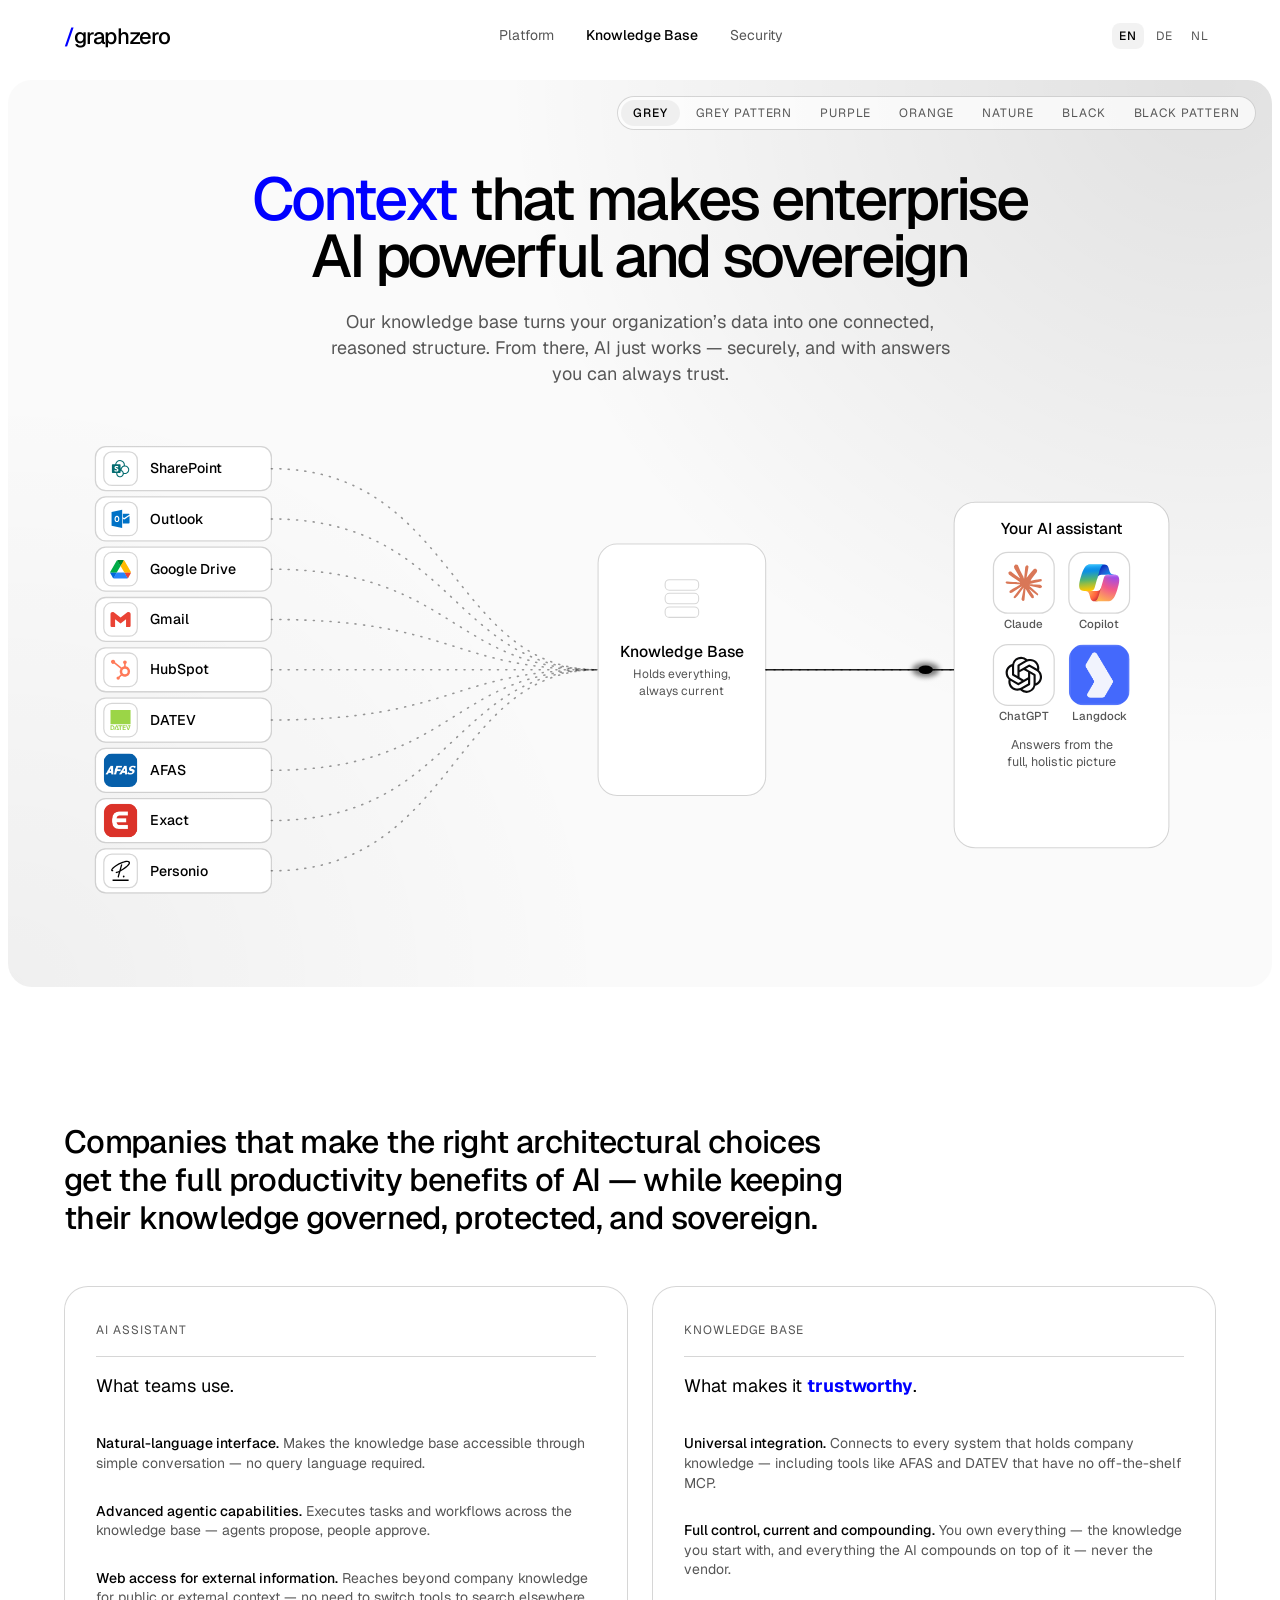
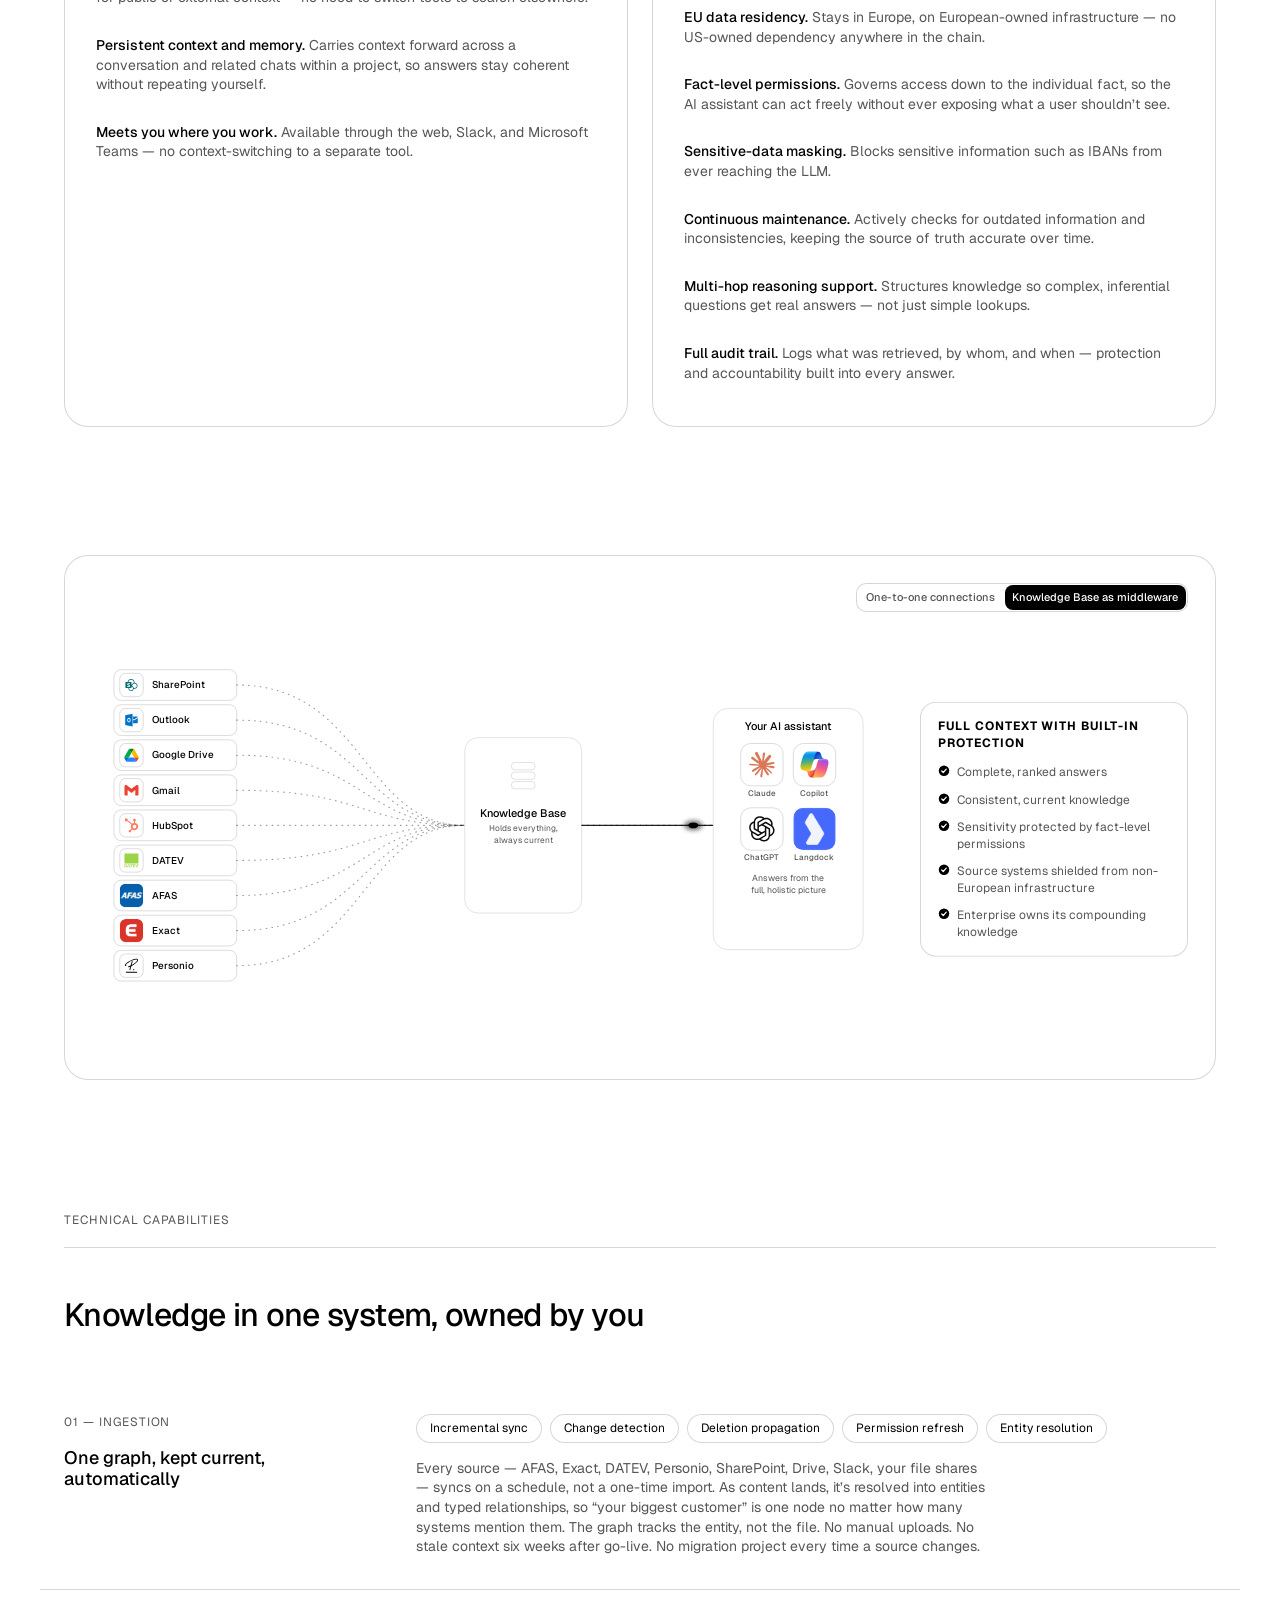
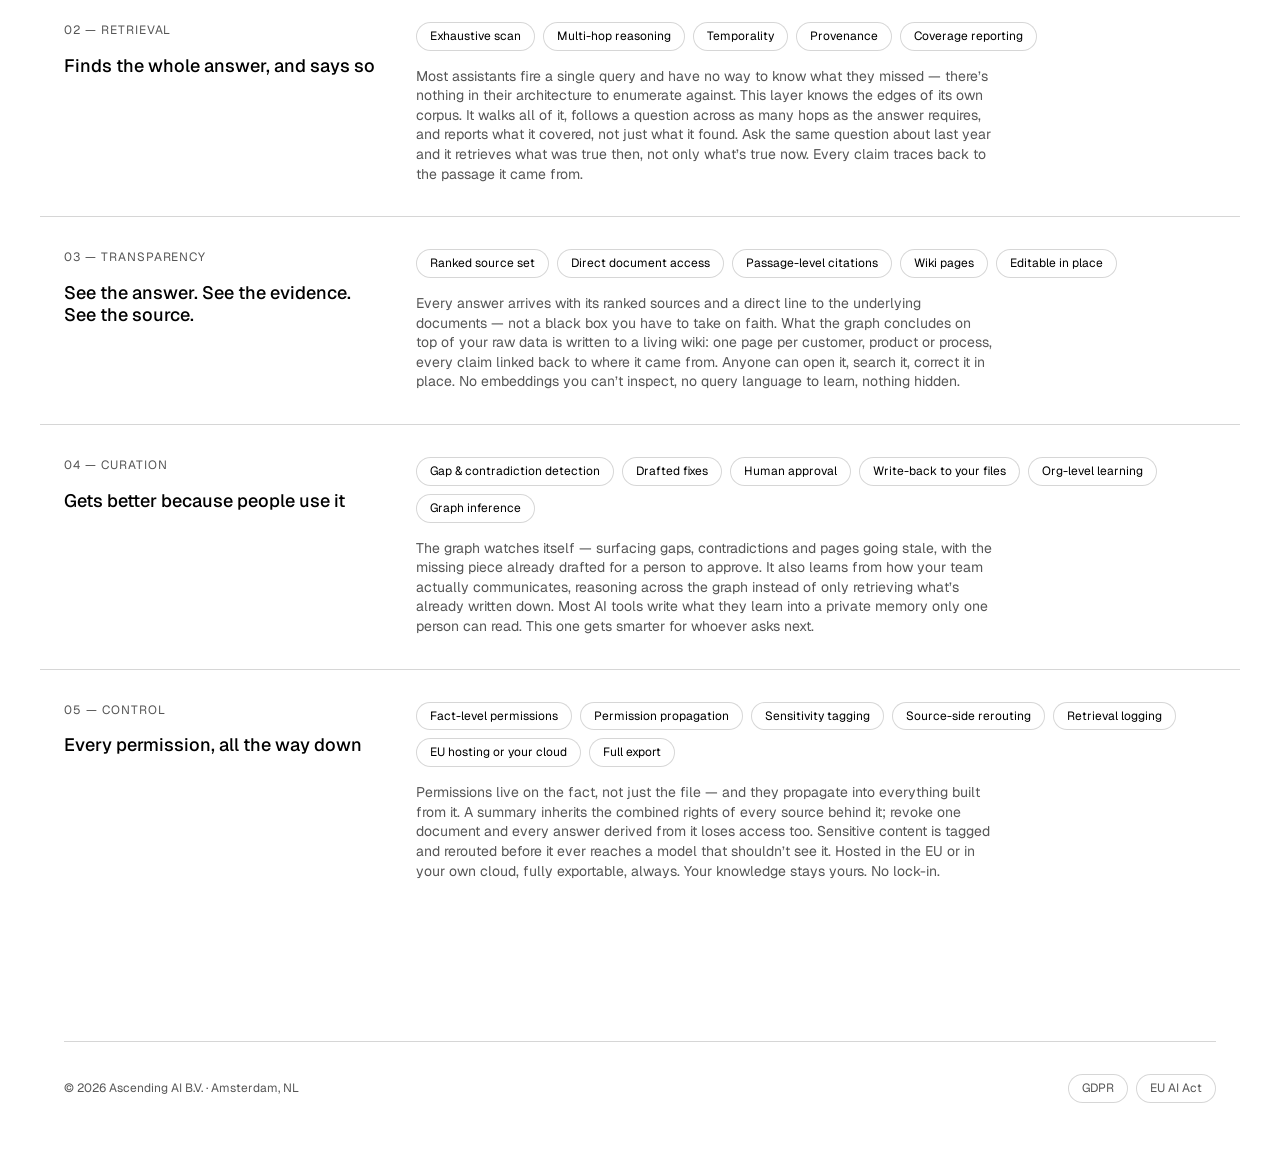
==== commit 1e278686: "Reword the 02 heading to lead with the subject Co-Authored-By: Claude Opus 5 <noreply@anthropic.com>" ====
--- a/knowledge-base.html
+++ b/knowledge-base.html
@@ -17,7 +17,7 @@
      because nothing here edits it. -->
 <link rel="stylesheet" href="https://fonts.googleapis.com/css2?family=Geist:wght@400;500;700&amp;display=swap">
 <link rel="stylesheet" href="assets/design-system/styles.css">
-<link rel="stylesheet" href="assets/site.css?v=88">
+<link rel="stylesheet" href="assets/site.css?v=90">
 <link rel="icon" href="assets/graph0-mark.svg" type="image/svg+xml">
 </head>
 <body data-surface="light">
@@ -1064,6 +1064,6 @@
 
 </div>
 
-<script src="assets/site.js?v=88" defer></script>
+<script src="assets/site.js?v=90" defer></script>
 </body>
 </html>
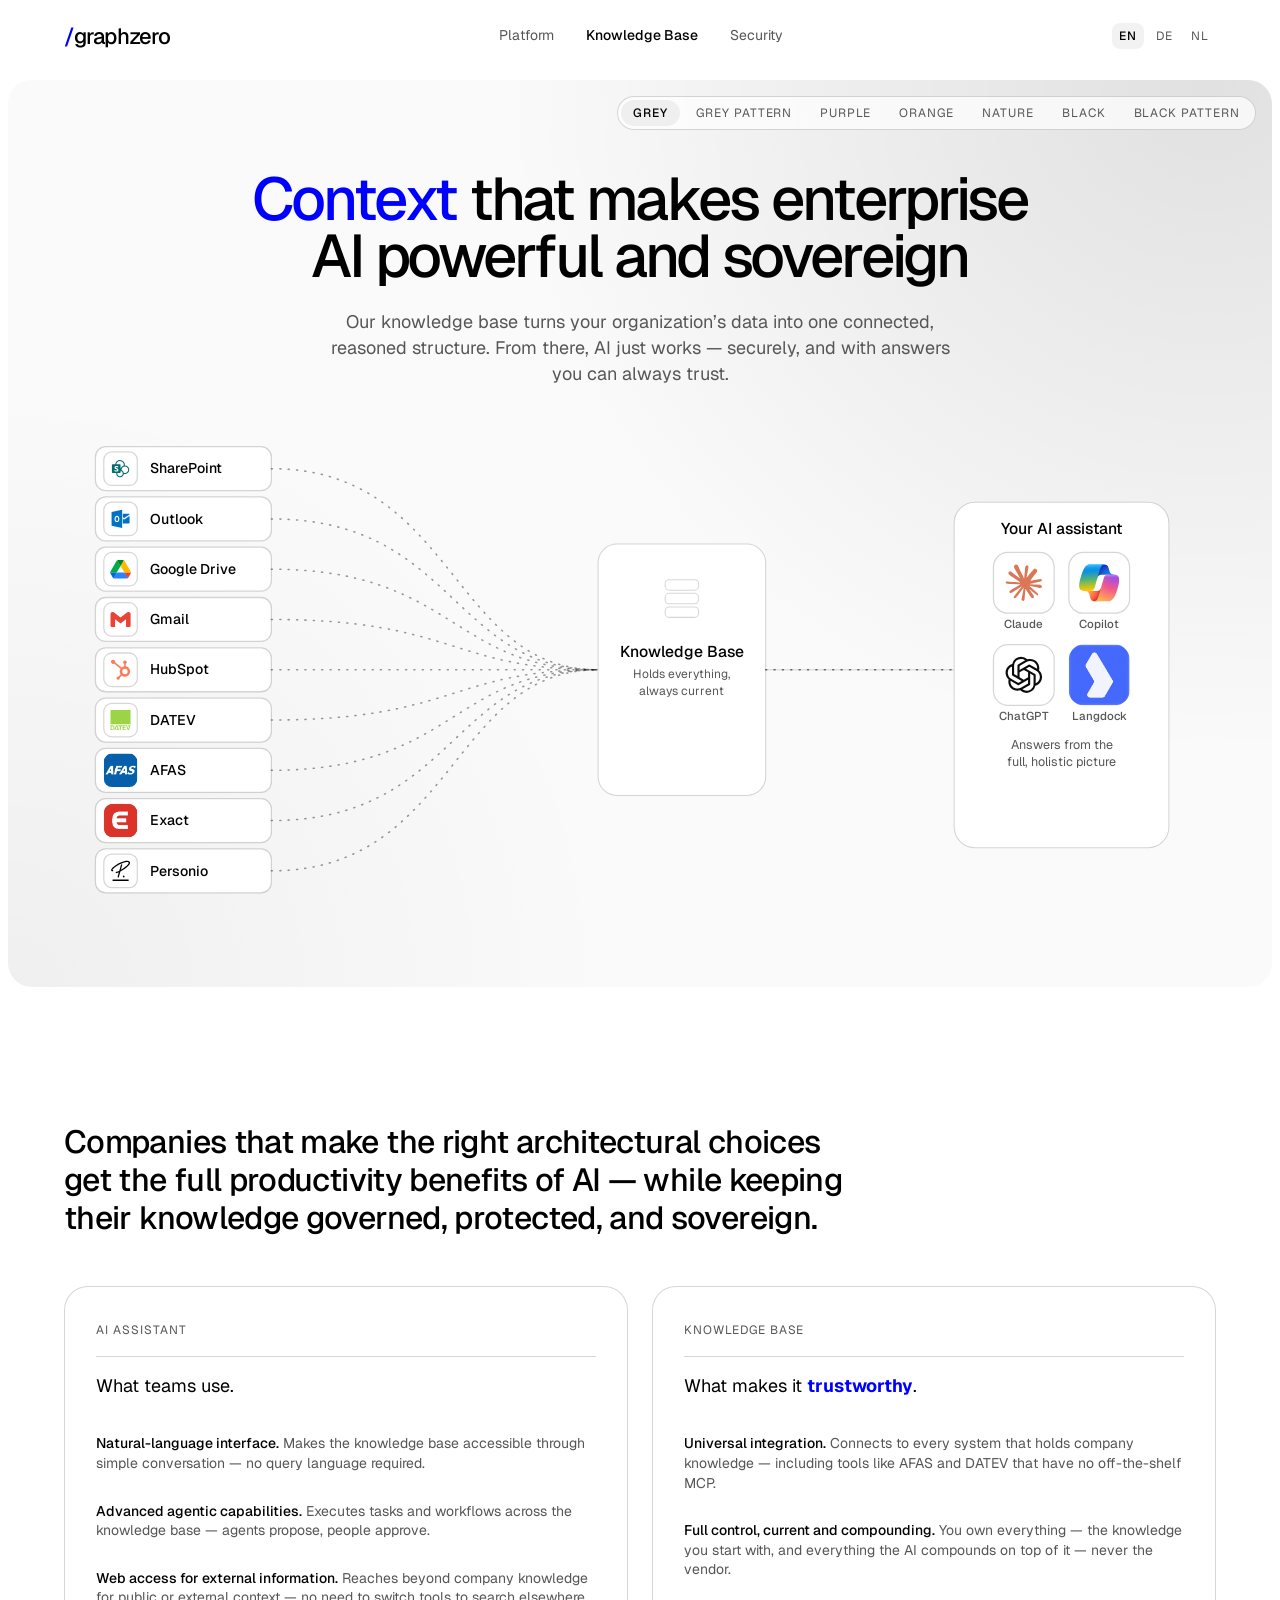
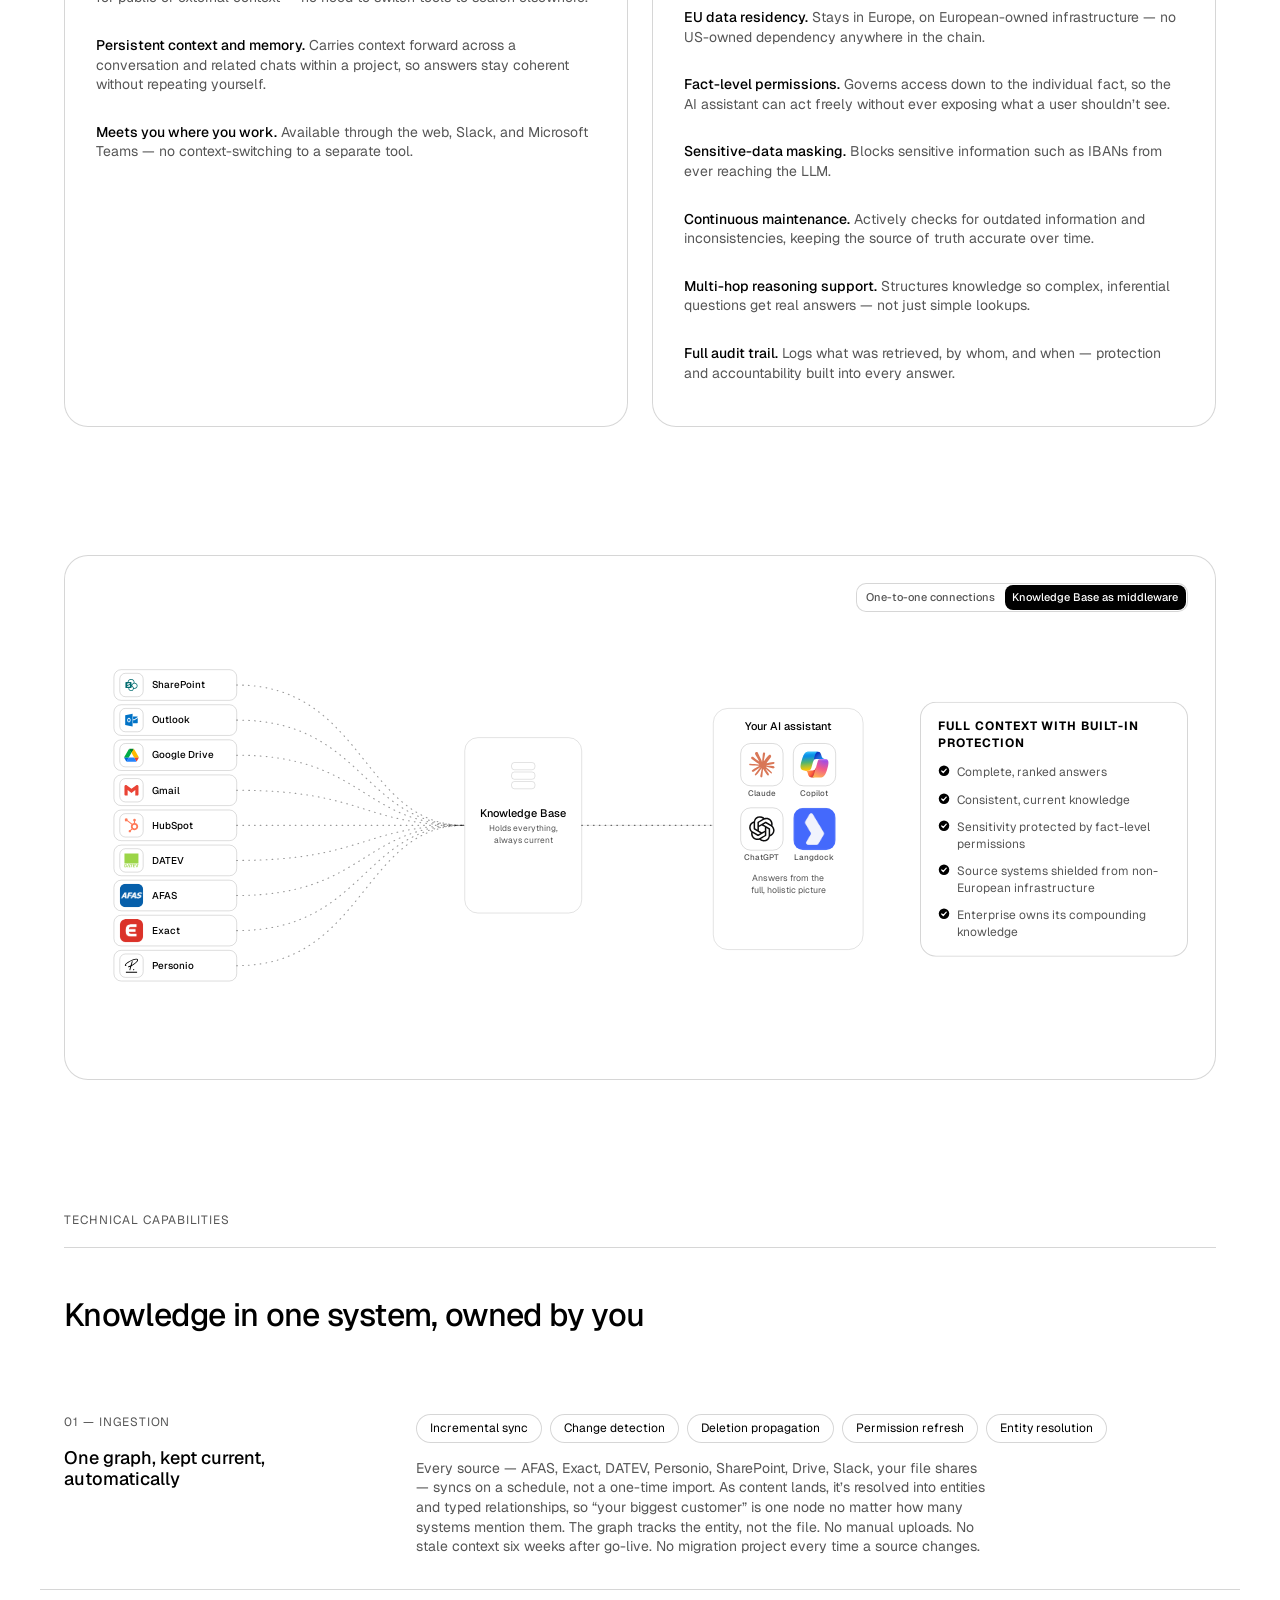
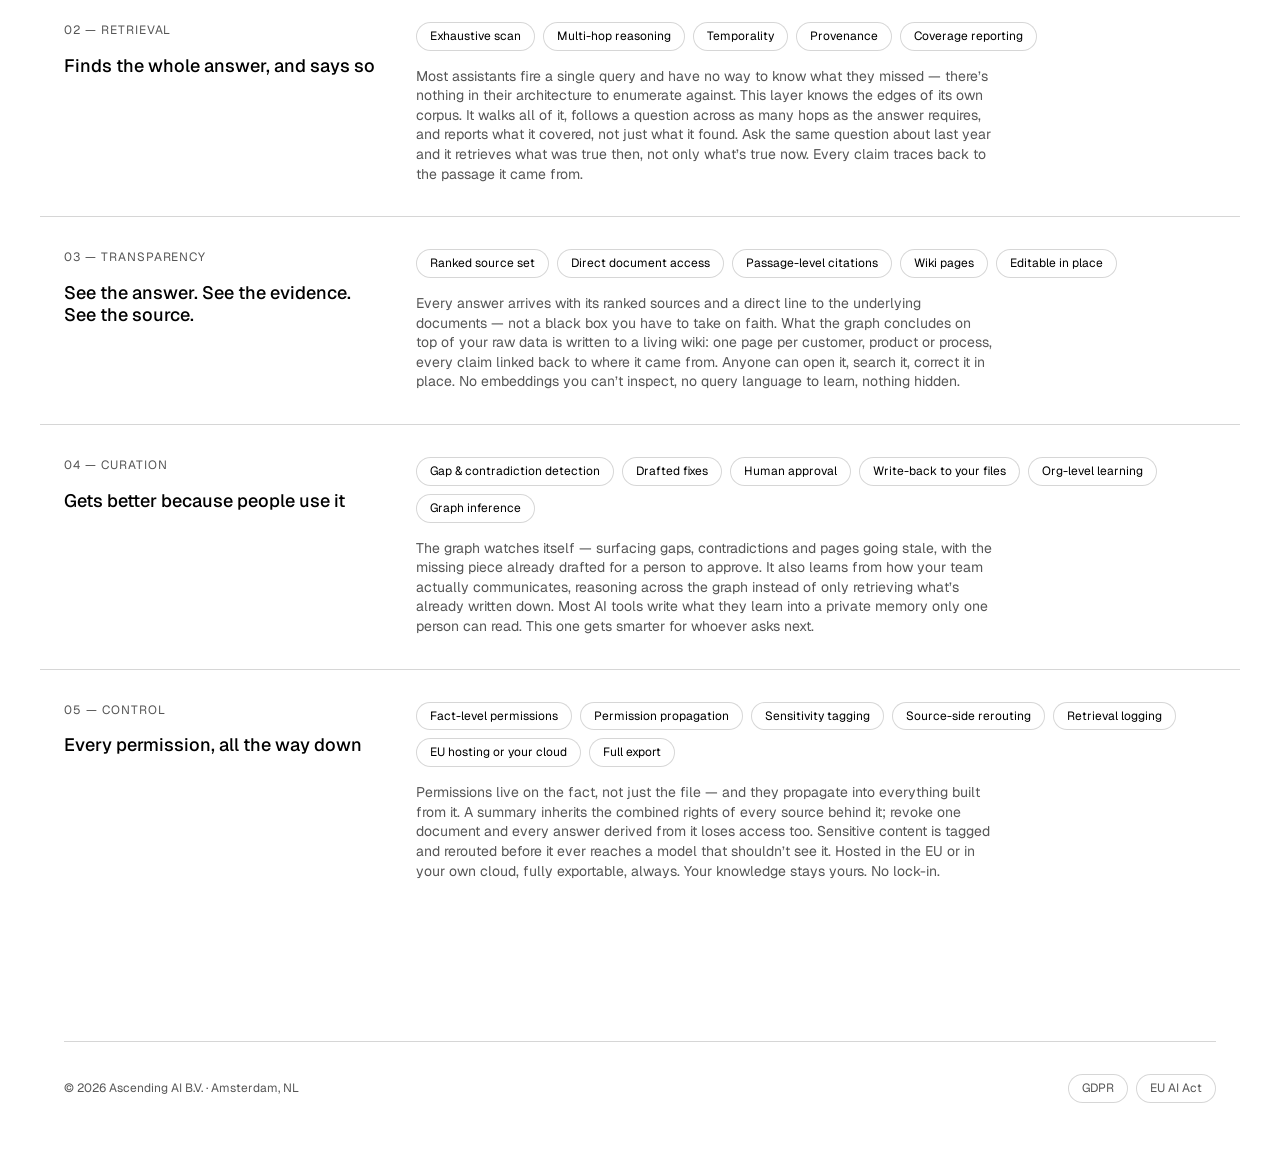
==== commit bb045d14: "Replace the toolbox placeholder with the modular-stack showcase Co-Authored-By: Claude Opus 5 <norep" ====
--- a/knowledge-base.html
+++ b/knowledge-base.html
@@ -17,7 +17,7 @@
      because nothing here edits it. -->
 <link rel="stylesheet" href="https://fonts.googleapis.com/css2?family=Geist:wght@400;500;700&amp;display=swap">
 <link rel="stylesheet" href="assets/design-system/styles.css">
-<link rel="stylesheet" href="assets/site.css?v=90">
+<link rel="stylesheet" href="assets/site.css?v=91">
 <link rel="icon" href="assets/graph0-mark.svg" type="image/svg+xml">
 </head>
 <body data-surface="light">
@@ -1064,6 +1064,6 @@
 
 </div>
 
-<script src="assets/site.js?v=90" defer></script>
+<script src="assets/site.js?v=91" defer></script>
 </body>
 </html>
--- a/assets/site.css
+++ b/assets/site.css
@@ -1501,6 +1501,67 @@
 /* Space held for something not built yet. Same flat grey the knowledge-base
    panel uses for its media slot, labelled so it reads as reserved rather than
    as a component that failed to load. */
+/* --------------------------------------------------------------------------
+   Showcase — modules read down the left, one visual holds the right.
+
+   No cards here: the items are separated by hairlines only, which is what lets
+   three long descriptions sit in a column without turning into a wall of
+   boxes. The visual stretches to the height of the list rather than sitting at
+   a fixed size, so the two columns finish together whatever the copy does.
+   -------------------------------------------------------------------------- */
+.showcase { display: grid; gap: var(--space-12); align-items: stretch; }
+@media (min-width: 900px) {
+  .showcase { grid-template-columns: 0.85fr 1fr; }
+}
+.showcase__text { display: grid; align-content: start; }
+
+/* The head sits above both columns rather than over the left one, so it runs
+   the container width on one line — and the two columns below start level,
+   which takes a heading's worth of height out of the visual. */
+.showcase__head { margin-bottom: var(--space-12); }
+.showcase__list { margin-top: 0; }
+
+.showcase__item {
+  display: grid;
+  gap: var(--space-3);
+  padding-block: var(--space-8);
+  border-top: 1px solid var(--line);
+}
+.showcase__item:last-child { border-bottom: 1px solid var(--line); }
+
+.showcase__num {
+  font-family: var(--font-mono);
+  font-size: var(--fs-tiny);
+  line-height: var(--lh-body);
+  text-transform: uppercase;
+  color: var(--meta);
+}
+.showcase__title {
+  font-size: clamp(1.375rem, 0.8vw + 1.1rem, 1.75rem);
+  line-height: var(--lh-h3);
+  letter-spacing: var(--tracking-h3);
+  font-weight: var(--weight-heading);
+  color: var(--heading);
+  text-wrap: pretty;
+}
+.showcase__body { max-width: 46ch; color: var(--body); }
+
+.showcase__visual {
+  position: relative;
+  min-height: 32rem;
+  border-radius: var(--radius-lg);
+  background: #ececec;
+  overflow: hidden;
+}
+.showcase__caption {
+  position: absolute;
+  inset-inline: 0;
+  bottom: var(--space-4);
+  text-align: center;
+  font-size: var(--fs-tiny);
+  color: var(--meta);
+}
+
 .placeholder {
   display: grid;
   place-items: center;
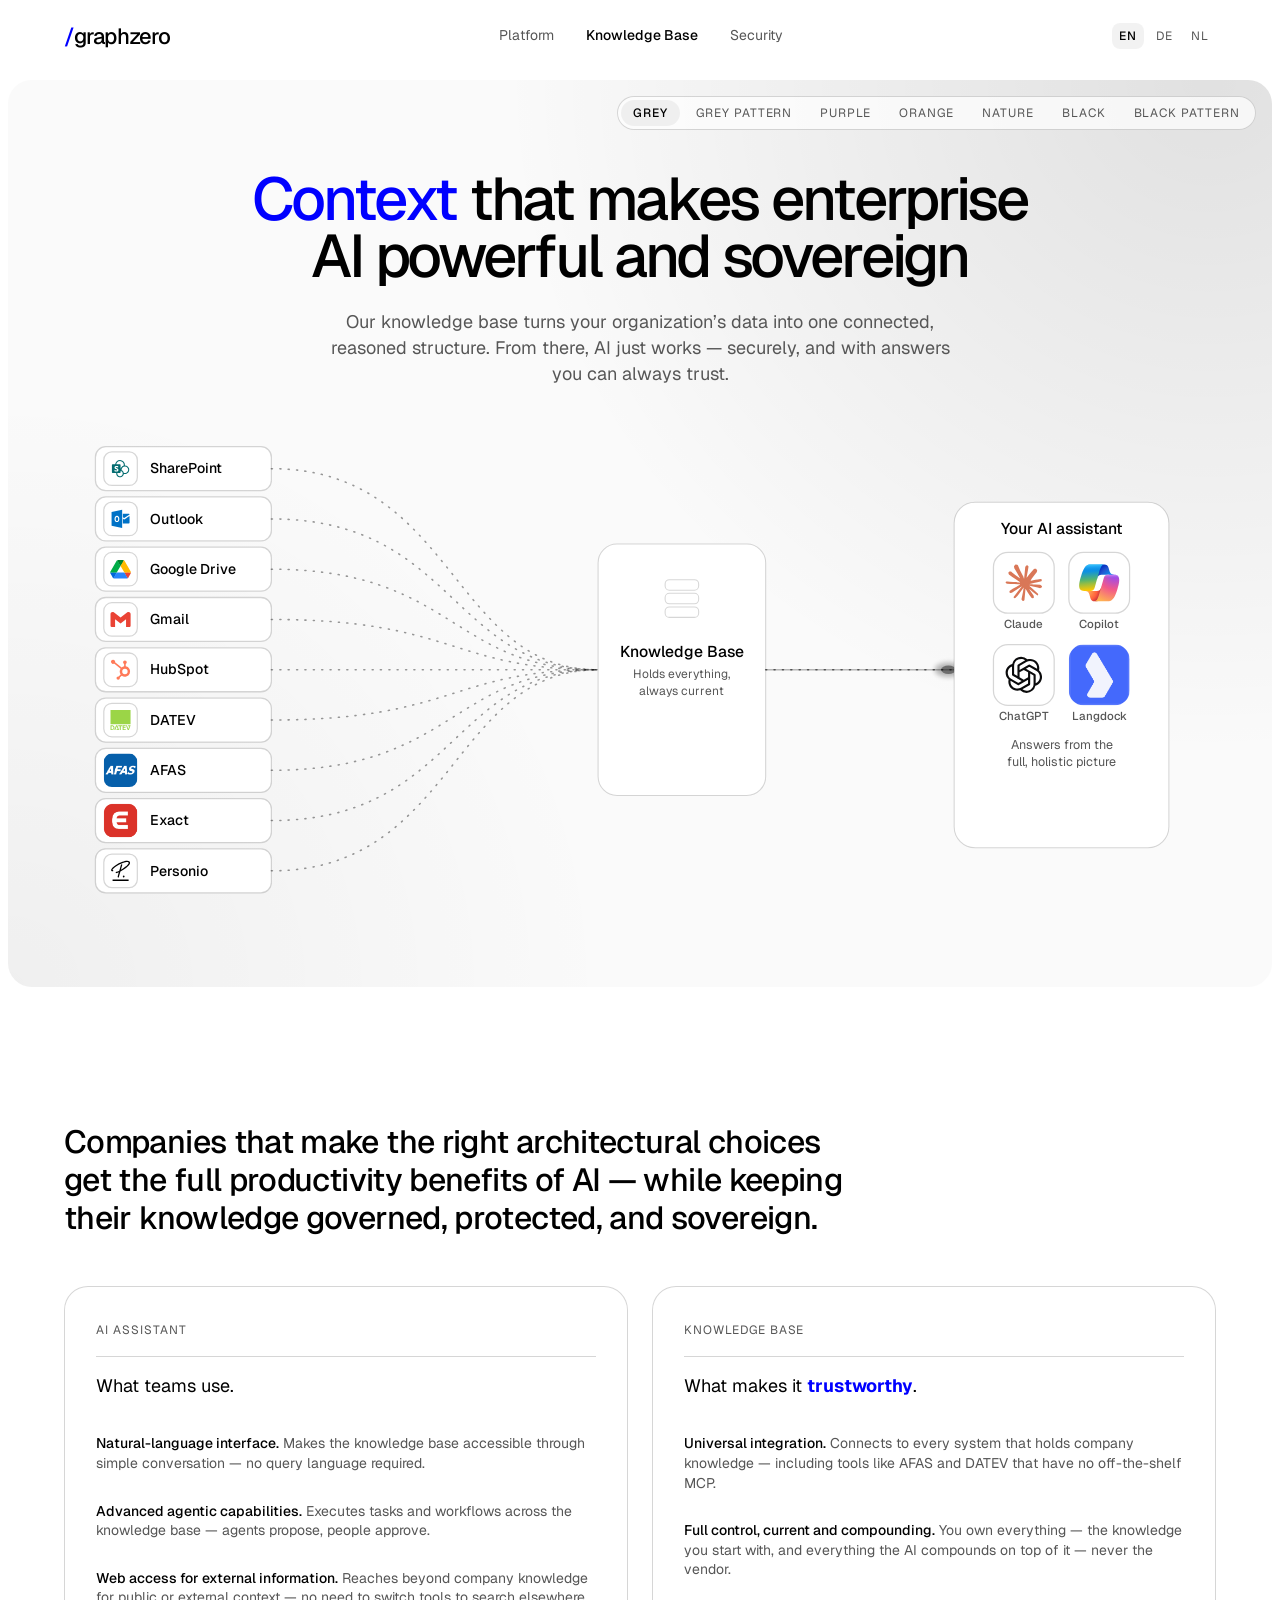
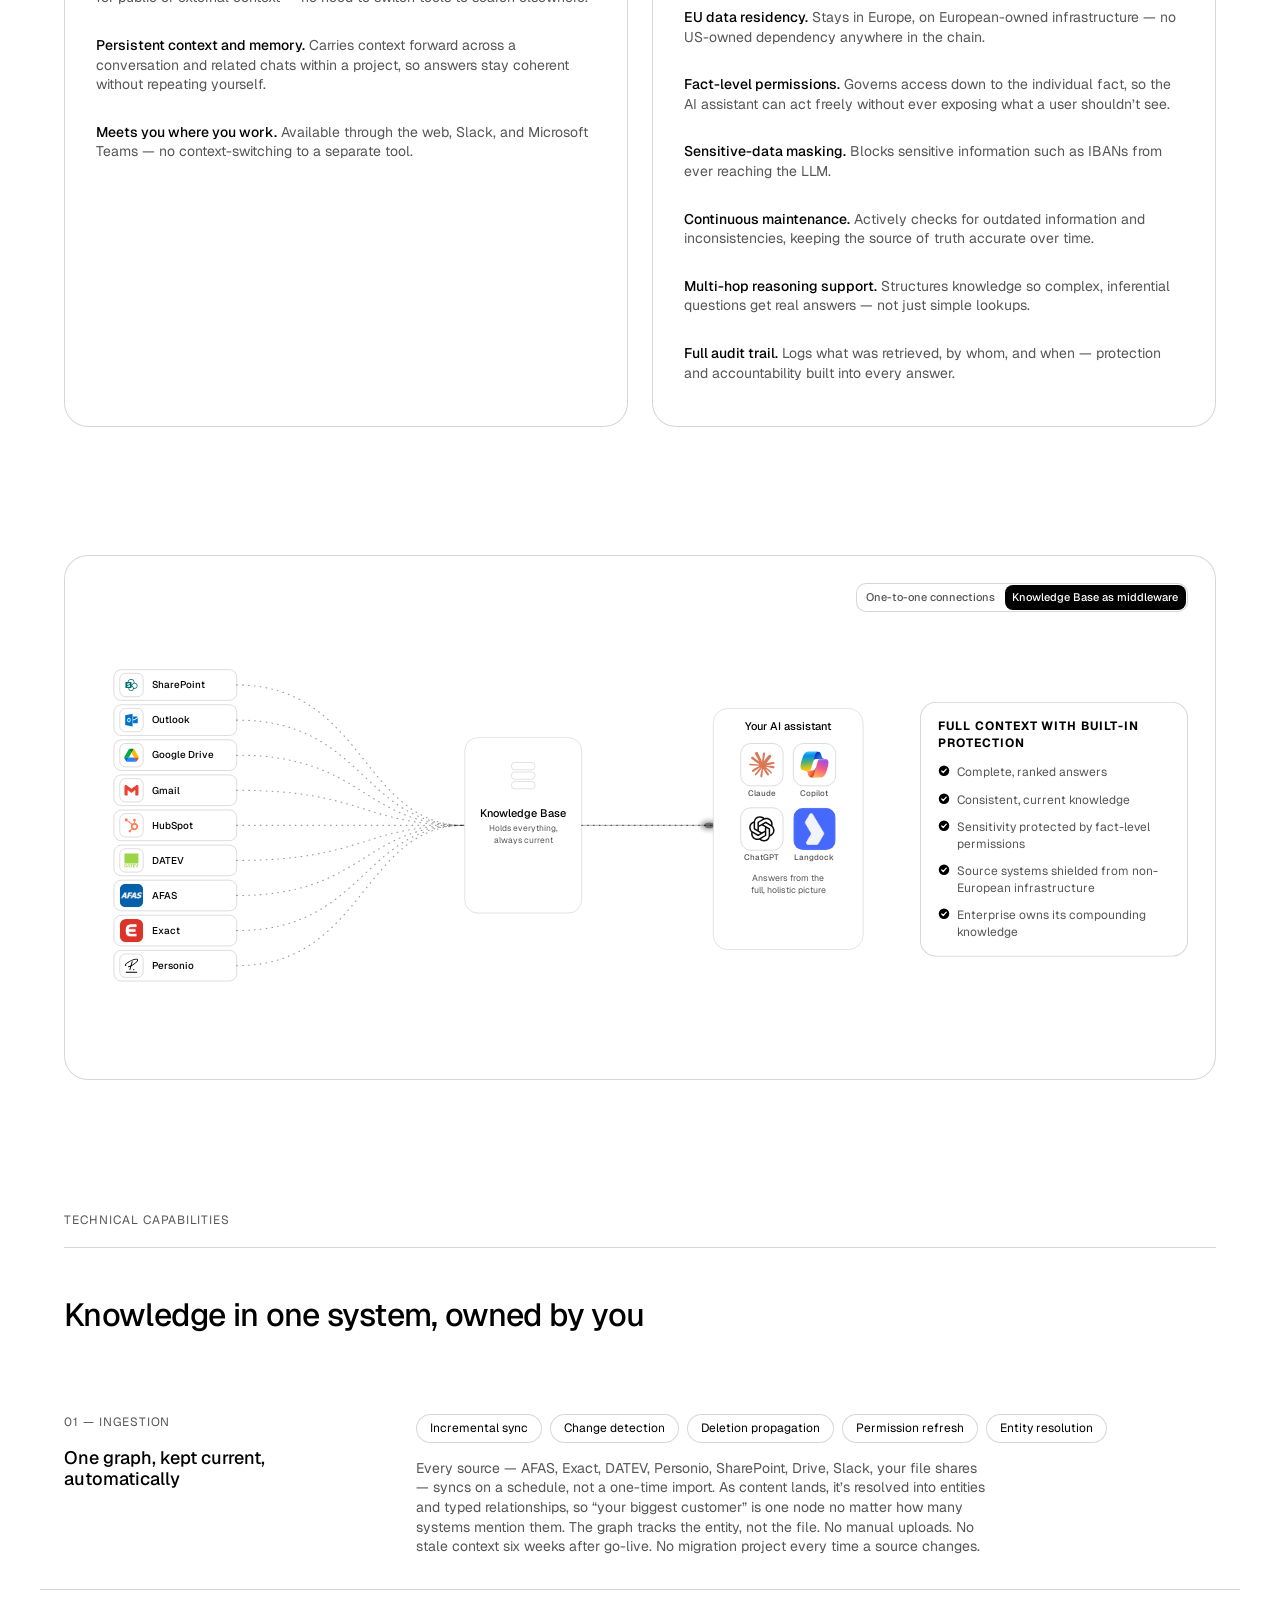
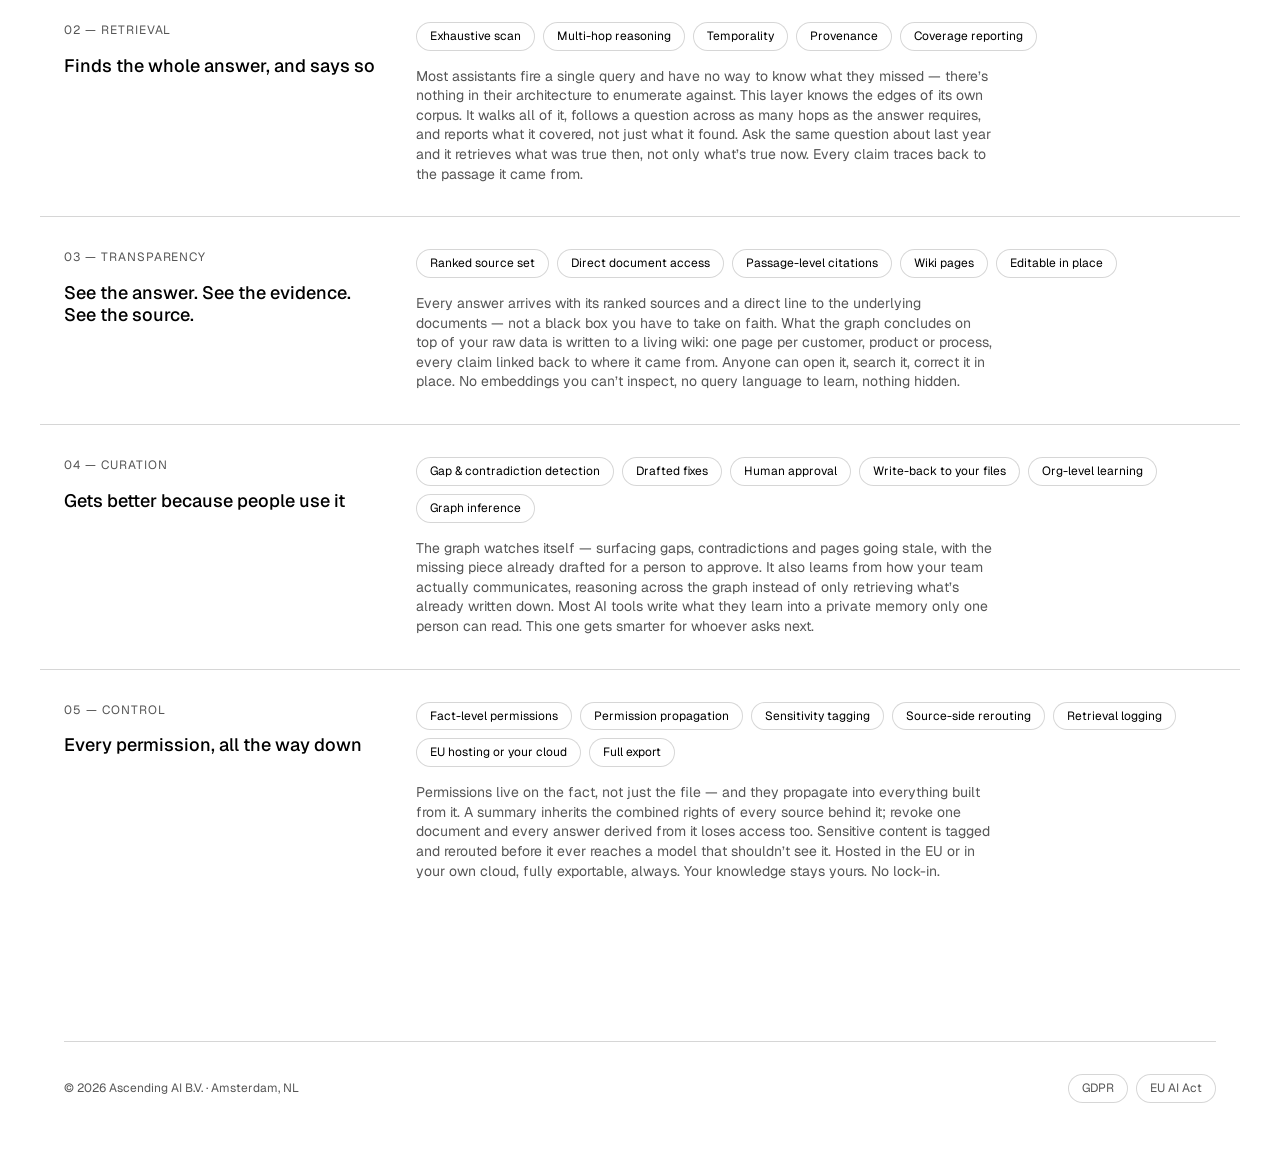
==== commit 1f525d94: "Link the Knowledge Graph module and mark the other two Soon Co-Authored-By: Claude Opus 5 <noreply@a" ====
--- a/knowledge-base.html
+++ b/knowledge-base.html
@@ -17,7 +17,7 @@
      because nothing here edits it. -->
 <link rel="stylesheet" href="https://fonts.googleapis.com/css2?family=Geist:wght@400;500;700&amp;display=swap">
 <link rel="stylesheet" href="assets/design-system/styles.css">
-<link rel="stylesheet" href="assets/site.css?v=91">
+<link rel="stylesheet" href="assets/site.css?v=92">
 <link rel="icon" href="assets/graph0-mark.svg" type="image/svg+xml">
 </head>
 <body data-surface="light">
@@ -1064,6 +1064,6 @@
 
 </div>
 
-<script src="assets/site.js?v=91" defer></script>
+<script src="assets/site.js?v=92" defer></script>
 </body>
 </html>
--- a/assets/site.css
+++ b/assets/site.css
@@ -1543,6 +1543,21 @@
   font-weight: var(--weight-heading);
   color: var(--heading);
   text-wrap: pretty;
+}
+/* One of the three modules is shipping and links out; the other two are only
+   labelled. The underline sits on the title rather than a "read more" line
+   under it, so the heading is the target and the difference between a live
+   module and a coming one is visible without reading the label. */
+.showcase__link {
+  color: inherit;
+  text-decoration: underline;
+  text-decoration-color: var(--line);
+  text-decoration-thickness: 2px;
+  text-underline-offset: 0.16em;
+  transition: text-decoration-color var(--dur-fast) var(--ease);
+}
+.showcase__link:hover, .showcase__link:focus-visible {
+  text-decoration-color: currentColor;
 }
 .showcase__body { max-width: 46ch; color: var(--body); }
 
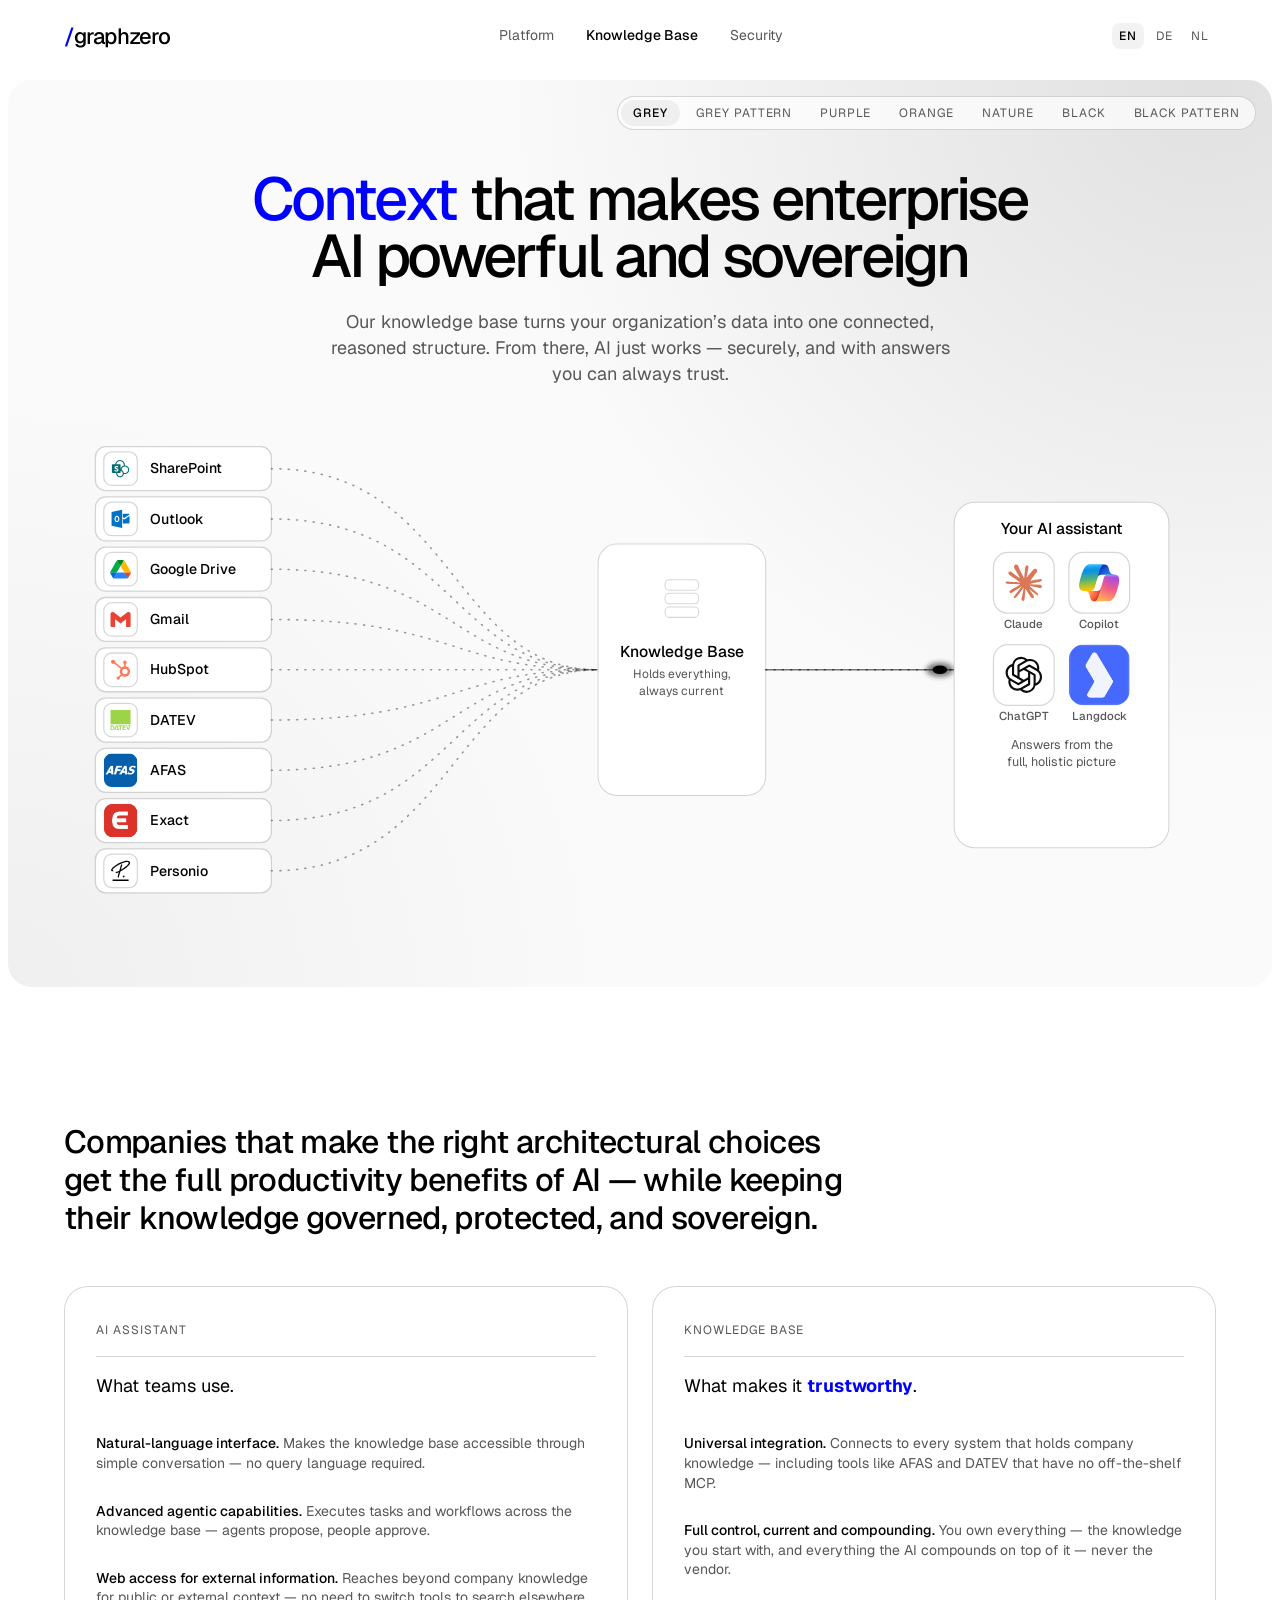
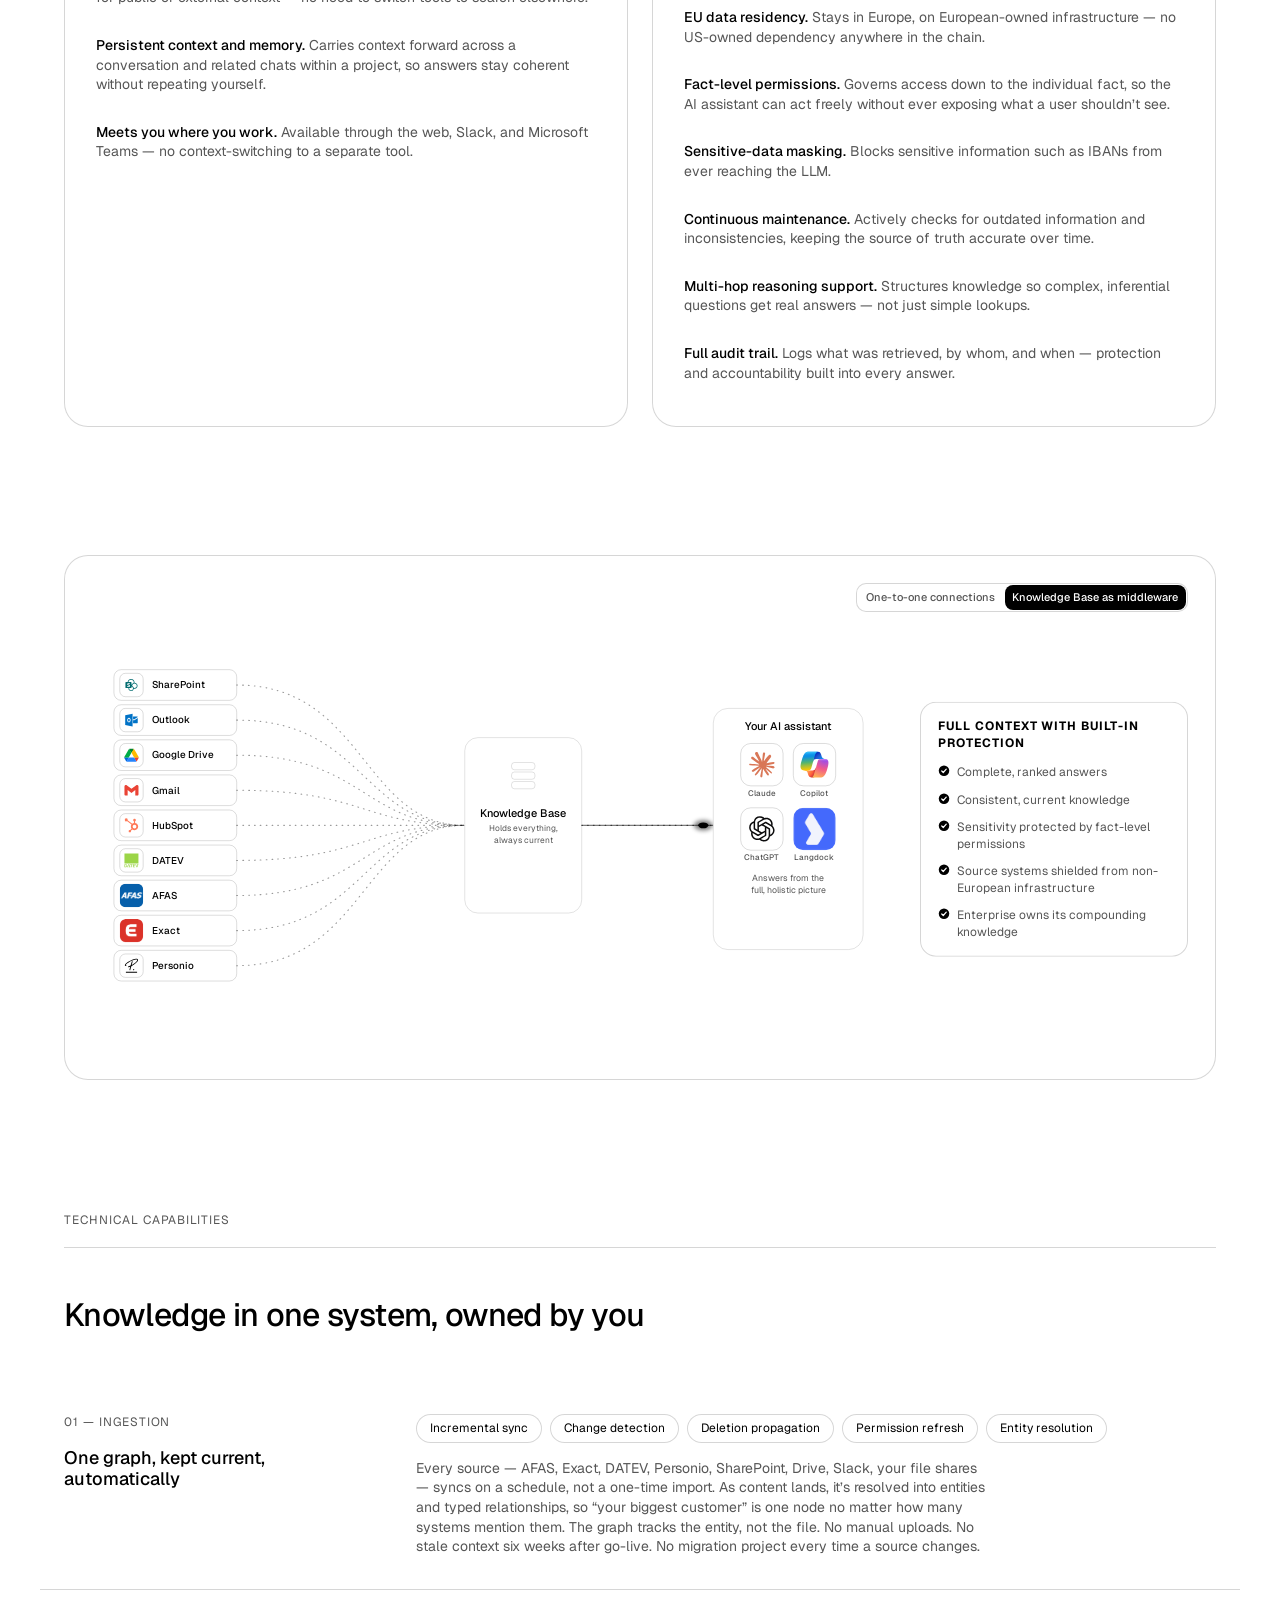
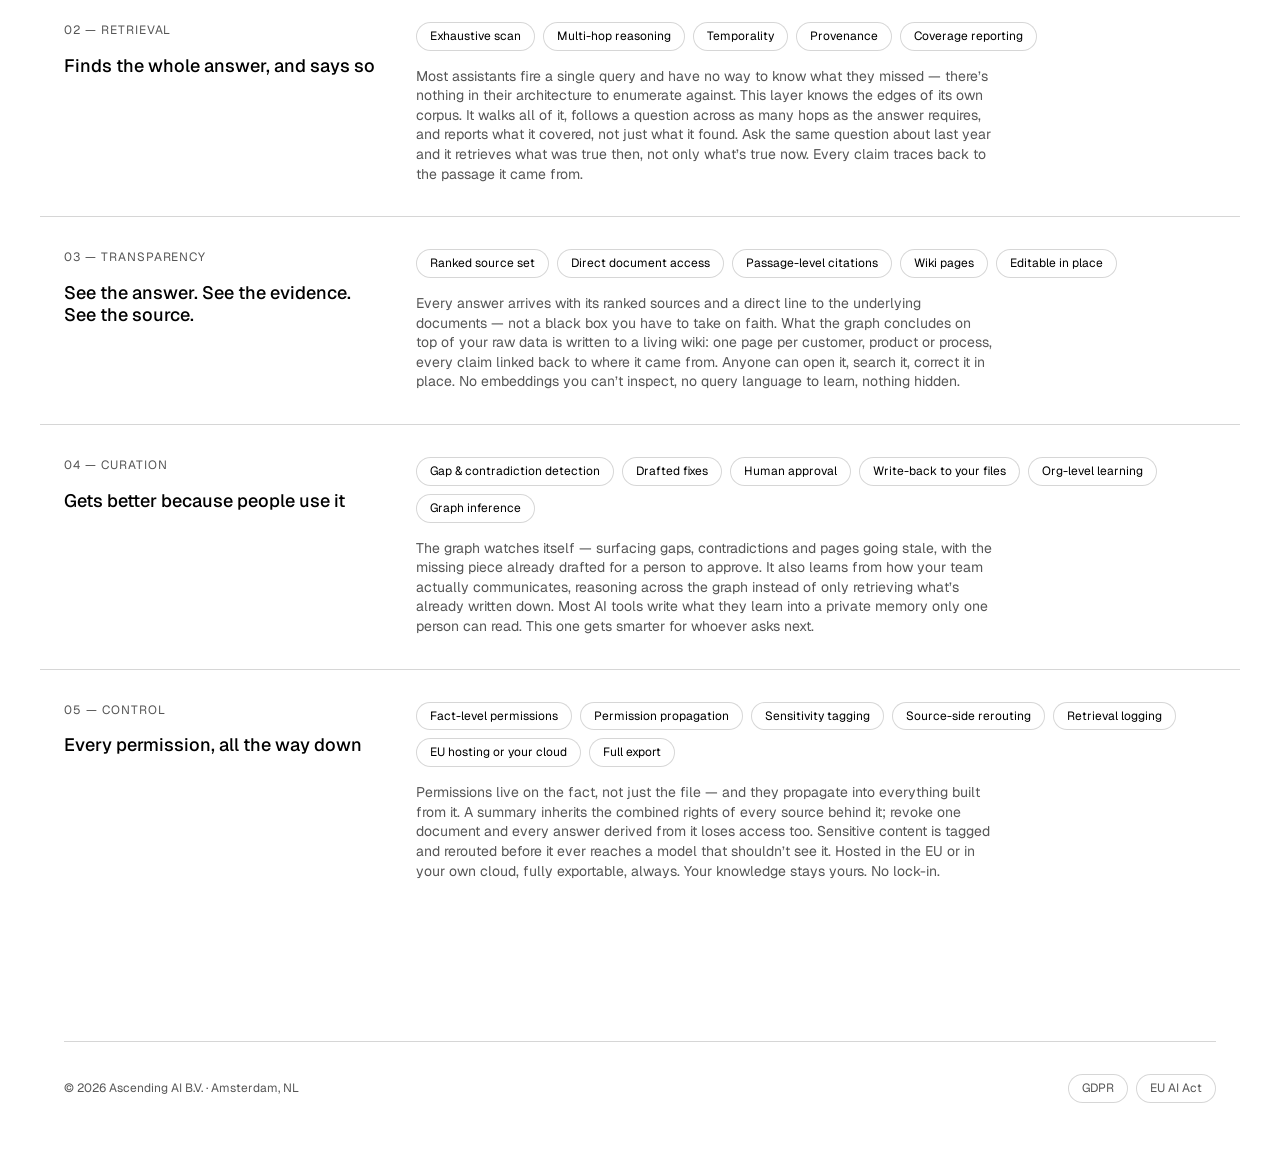
==== commit cb01cddd: "Restore the module labels; give the Knowledge Graph link an arrow Co-Authored-By: Claude Opus 5 <nor" ====
--- a/knowledge-base.html
+++ b/knowledge-base.html
@@ -17,7 +17,7 @@
      because nothing here edits it. -->
 <link rel="stylesheet" href="https://fonts.googleapis.com/css2?family=Geist:wght@400;500;700&amp;display=swap">
 <link rel="stylesheet" href="assets/design-system/styles.css">
-<link rel="stylesheet" href="assets/site.css?v=92">
+<link rel="stylesheet" href="assets/site.css?v=93">
 <link rel="icon" href="assets/graph0-mark.svg" type="image/svg+xml">
 </head>
 <body data-surface="light">
@@ -1064,6 +1064,6 @@
 
 </div>
 
-<script src="assets/site.js?v=92" defer></script>
+<script src="assets/site.js?v=93" defer></script>
 </body>
 </html>
--- a/assets/site.css
+++ b/assets/site.css
@@ -1544,20 +1544,35 @@
   color: var(--heading);
   text-wrap: pretty;
 }
-/* One of the three modules is shipping and links out; the other two are only
-   labelled. The underline sits on the title rather than a "read more" line
-   under it, so the heading is the target and the difference between a live
-   module and a coming one is visible without reading the label. */
+/* One of the three modules is shipping and links out. The arrow carries the
+   affordance so the heading can stay a clean line of type at rest; the
+   underline is drawn in only under the pointer. Underline rather than a
+   border, so it follows the words if the title ever wraps. */
 .showcase__link {
   color: inherit;
   text-decoration: underline;
-  text-decoration-color: var(--line);
-  text-decoration-thickness: 2px;
-  text-underline-offset: 0.16em;
-  transition: text-decoration-color var(--dur-fast) var(--ease);
-}
-.showcase__link:hover, .showcase__link:focus-visible {
-  text-decoration-color: currentColor;
+  text-decoration-color: transparent;
+  text-decoration-thickness: 1px;
+  text-underline-offset: 0.18em;
+  transition: text-decoration-color var(--dur) var(--ease), color var(--dur) var(--ease);
+}
+/* Kept out of the underline and off the line box: inline-block so it can move,
+   and its own margin so the arrow never picks up the rule under the words. */
+.showcase__link::after {
+  content: "\2192";
+  display: inline-block;
+  margin-left: 0.3em;
+  text-decoration: none;
+  transition: transform var(--dur) var(--ease);
+}
+.showcase__link:hover, .showcase__link:focus-visible { color: var(--hl, inherit); }
+.showcase__link:hover { text-decoration-color: currentColor; }
+.showcase__link:hover::after, .showcase__link:focus-visible::after {
+  transform: translateX(0.2em);
+}
+@media (prefers-reduced-motion: reduce) {
+  .showcase__link::after { transition: none; }
+  .showcase__link:hover::after, .showcase__link:focus-visible::after { transform: none; }
 }
 .showcase__body { max-width: 46ch; color: var(--body); }
 
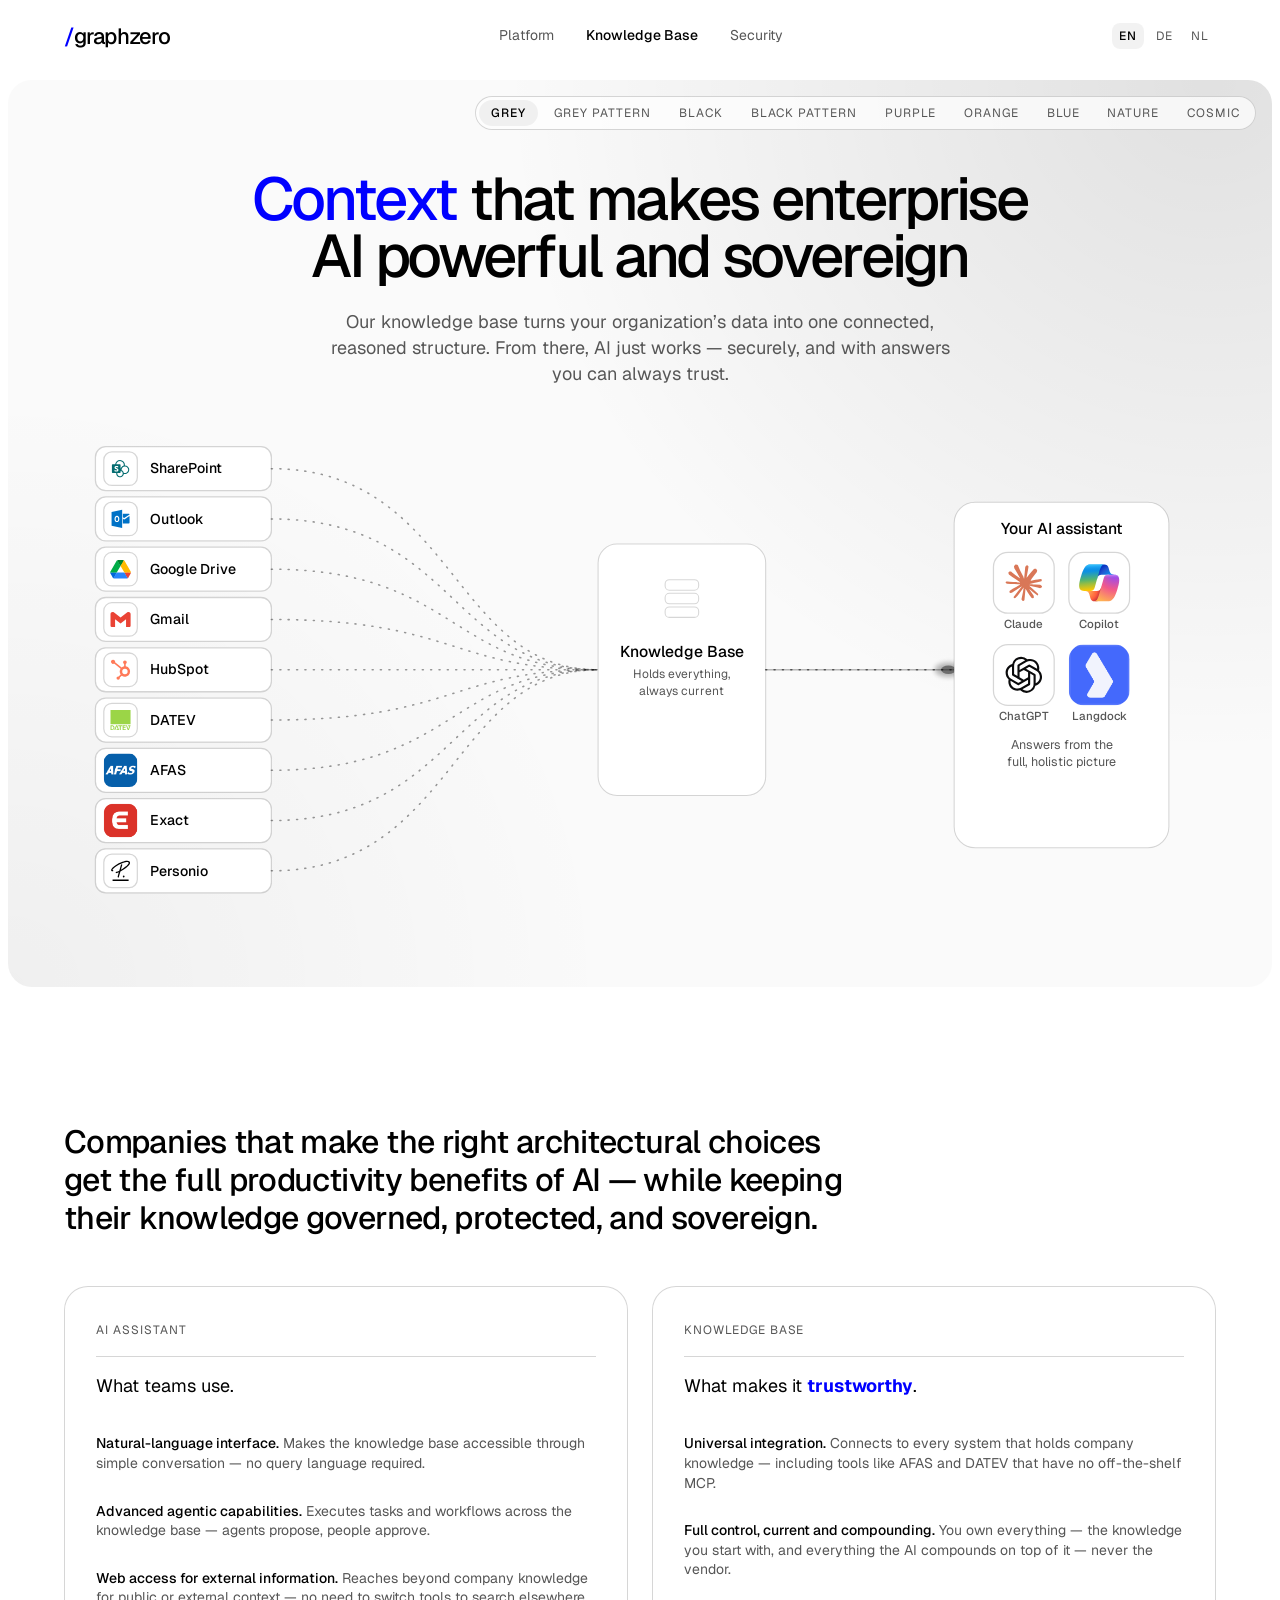
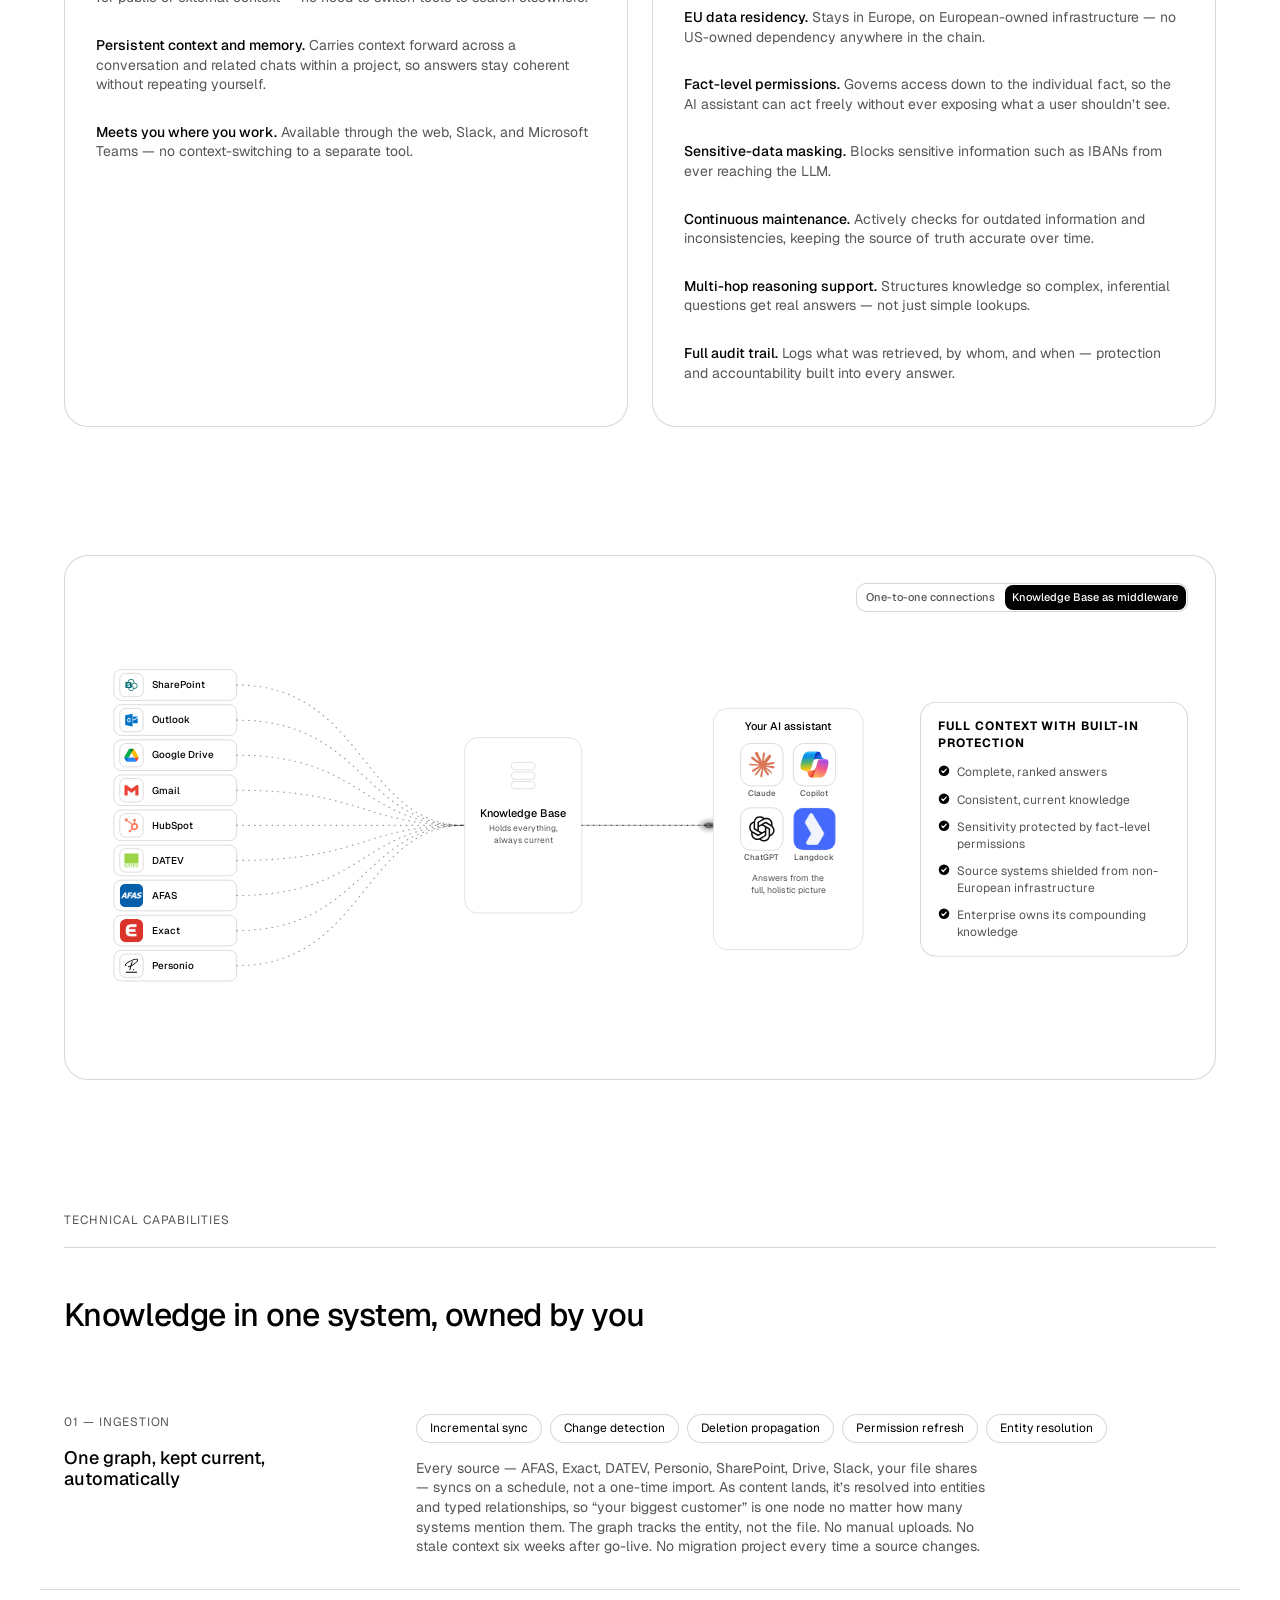
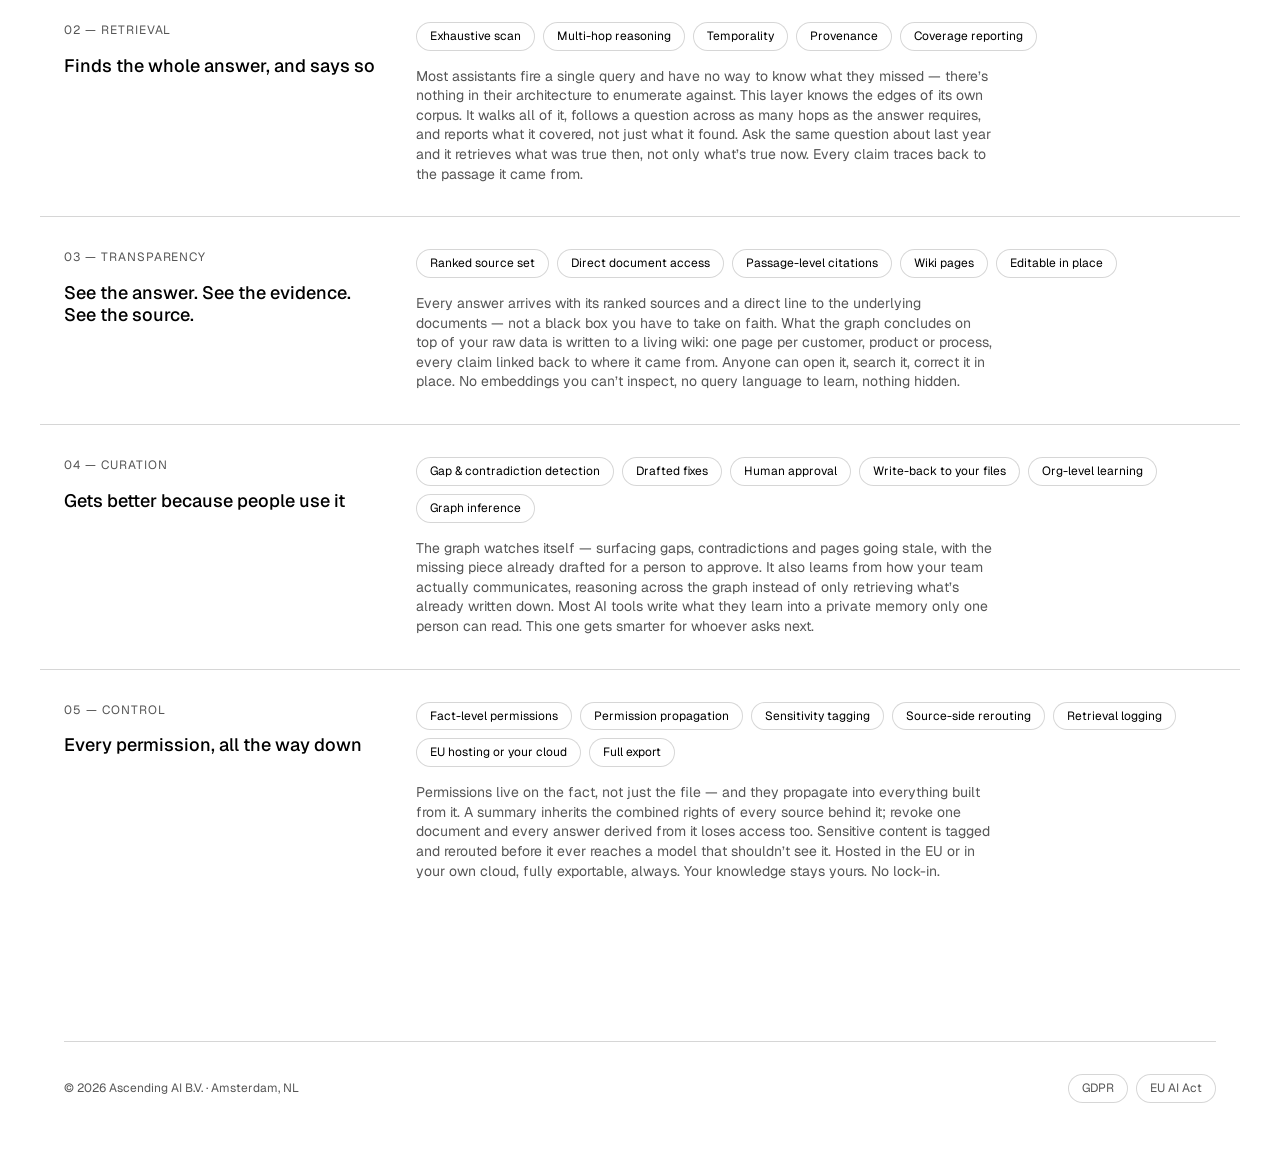
==== commit 241b5e49: "Add the Blue and Cosmic grounds and reorder the swatch Co-Authored-By: Claude Opus 5 <noreply@anthro" ====
--- a/knowledge-base.html
+++ b/knowledge-base.html
@@ -17,7 +17,7 @@
      because nothing here edits it. -->
 <link rel="stylesheet" href="https://fonts.googleapis.com/css2?family=Geist:wght@400;500;700&amp;display=swap">
 <link rel="stylesheet" href="assets/design-system/styles.css">
-<link rel="stylesheet" href="assets/site.css?v=93">
+<link rel="stylesheet" href="assets/site.css?v=95">
 <link rel="icon" href="assets/graph0-mark.svg" type="image/svg+xml">
 </head>
 <body data-surface="light">
@@ -68,11 +68,13 @@
       <div class="hero-swatch" data-ground-key="knowledge-base" role="group" aria-label="Hero background">
         <button class="hero-swatch__opt" type="button" data-hero="grey" aria-current="true">Grey</button>
         <button class="hero-swatch__opt" type="button" data-hero="dots">Grey Pattern</button>
+        <button class="hero-swatch__opt" type="button" data-hero="black">Black</button>
+        <button class="hero-swatch__opt" type="button" data-hero="black-dots">Black Pattern</button>
         <button class="hero-swatch__opt" type="button" data-hero="purple">Purple</button>
         <button class="hero-swatch__opt" type="button" data-hero="orange">Orange</button>
+        <button class="hero-swatch__opt" type="button" data-hero="blue">Blue</button>
         <button class="hero-swatch__opt" type="button" data-hero="nature">Nature</button>
-        <button class="hero-swatch__opt" type="button" data-hero="black">Black</button>
-        <button class="hero-swatch__opt" type="button" data-hero="black-dots">Black pattern</button>
+        <button class="hero-swatch__opt" type="button" data-hero="cosmic">Cosmic</button>
       </div>
       <!-- The pattern ground here too, or Grey Pattern would be plain grey on
            this page. Same canvas and the same block in site.js, held further
@@ -81,6 +83,17 @@
            runs the drawing the full width, so the field has to stay off both. -->
       <canvas class="hero__dither" data-dither data-cx="1.2" data-cy="0.5" data-radius="0.8"
               aria-hidden="true"></canvas>
+      <!-- Cosmic's plate. Lazy for the same reason Nature's is: eight of the nine
+           grounds never show it. The shimmer canvas goes over it rather than
+           replacing it, so if the script never runs the photograph still
+           stands. -->
+      <img class="hero__plate" alt="" loading="lazy" decoding="async"
+           src="assets/media/hero-dark-1600.jpg"
+           srcset="assets/media/hero-dark-900.jpg 900w,
+                   assets/media/hero-dark-1600.jpg 1600w,
+                   assets/media/hero-dark-2400.jpg 2400w"
+           sizes="100vw" width="2400" height="1359">
+      <canvas class="hero__shimmer" data-shimmer aria-hidden="true"></canvas>
       <!-- Carried over so the Nature ground has its photograph here too;
            without it that one option would fall back to flat grey. -->
       <img class="hero__media" alt=""
@@ -1064,6 +1077,6 @@
 
 </div>
 
-<script src="assets/site.js?v=93" defer></script>
+<script src="assets/site.js?v=95" defer></script>
 </body>
 </html>
--- a/assets/site.css
+++ b/assets/site.css
@@ -189,11 +189,43 @@
   --hero-size: auto;
 }
 
+/* The blue is the accent the two grey grounds already carry in the wordmark's
+   slash and three headings, taken up to the whole fold. Pure #0000FF behind
+   dark type would be unreadable, so it lands the way the purple and orange
+   ones do — a near-white base with the hue only in the wash — and the accent
+   itself stays at full strength on the marks that carry it. */
+.page[data-ground="blue"] {
+  --ground-base: #f5f6ff;
+  --ground-wash:
+    radial-gradient(90% 120% at 95% 0%, rgba(0, 0, 255, 0.20), rgba(0, 0, 255, 0) 62%),
+    radial-gradient(80% 110% at 0% 100%, rgba(0, 0, 255, 0.09), rgba(0, 0, 255, 0) 60%);
+  --ground-size: auto;
+}
+
+/* Cosmic — a photographic plate in the fold, and its light everywhere else.
+
+   The plate is a deep teal; measured, its mean is rgb(21, 59, 64) and its
+   brightest pixel #4d9a9e. So this ground is not invented, it is sampled: the
+   hero falls back to the plate's own dark while the picture loads, and the
+   surfaces that lift under the pointer take the same teal at wash strength.
+   That is what keeps the rest of the page tied to a fold it cannot show. */
+.page[data-ground="cosmic"] {
+  --ground-base: #f1f6f6;
+  --ground-wash:
+    radial-gradient(90% 120% at 95% 0%, rgba(16, 80, 80, 0.26), rgba(16, 80, 80, 0) 62%),
+    radial-gradient(80% 110% at 0% 100%, rgba(77, 154, 158, 0.24), rgba(77, 154, 158, 0) 60%);
+  --ground-size: auto;
+  --hero-base: #0a1a1c;
+  --hero-wash: none;
+  --hero-size: auto;
+}
+
 /* The fold is the one place the contextual tokens are re-declared per ground.
    Same set the .dark block re-declares, so the hero inverts by the same route
    the rest of the page does rather than by recolouring its parts. */
 .page[data-ground="black"] .hero__inner,
-.page[data-ground="black-dots"] .hero__inner {
+.page[data-ground="black-dots"] .hero__inner,
+.page[data-ground="cosmic"] .hero__inner {
   color: var(--ink-invert);
   --heading: var(--ink-invert);
   --body: var(--ink-muted-invert);
@@ -203,7 +235,8 @@
 /* The call to action is a black box with white type, which on this ground would
    be a hole. It swaps rather than inverting its ink alone. */
 .page[data-ground="black"] .hero .btn--hero,
-.page[data-ground="black-dots"] .hero .btn--hero {
+.page[data-ground="black-dots"] .hero .btn--hero,
+.page[data-ground="cosmic"] .hero .btn--hero {
   background: var(--ink-invert);
   color: var(--ink);
 }
@@ -231,9 +264,15 @@
    pages, with no per-page rule needed.
    -------------------------------------------------------------------------- */
 .page[data-page="home"]:not([data-ground]),
-.page[data-page="home"][data-ground="dots"],
+.page[data-page="home"]:is([data-ground="dots"], [data-ground="blue"], [data-ground="cosmic"]),
 .page[data-page="knowledge-base"]:not([data-ground]),
-.page[data-page="knowledge-base"][data-ground="dots"] { --hl: #0000ff; }
+.page[data-page="knowledge-base"]:is([data-ground="dots"], [data-ground="blue"], [data-ground="cosmic"]) { --hl: #0000ff; }
+/* Cosmic draws its accent out of its own plate rather than taking the blue:
+   #4d9a9e is the brightest pixel in the photograph, so the marks that carry
+   the accent are lit by the same light the fold is. Declared after the rule
+   above, which the :is() list above deliberately lets it match first. */
+.page[data-page="home"][data-ground="cosmic"],
+.page[data-page="knowledge-base"][data-ground="cosmic"] { --hl: #4d9a9e; }
 .hl, .brand__slash { color: var(--hl, inherit); }
 
 /* --------------------------------------------------------------------------
@@ -495,7 +534,9 @@
    Three layers over the panel, then: image, scrim, type. The scrim is its own
    pseudo-element because it has to sit above the image while the ground colour
    stays below it. */
-.hero__media {
+.hero__media,
+.hero__plate,
+.hero__shimmer {
   display: none;
   position: absolute;
   inset: var(--space-2);
@@ -506,6 +547,16 @@
   border-radius: var(--radius-lg);
 }
 .page[data-ground="nature"] .hero__media { display: block; }
+.page[data-ground="cosmic"] .hero__plate { display: block; }
+
+/* The shimmer sits over the plate, not in it. The reference blits the
+   photograph into its canvas and redraws the whole thing every frame, because
+   there is no <img> left underneath once it swaps in; here the picture stays a
+   real element and the canvas carries only the specks, so a frame is ~48
+   fillRects over a transparent clear and the plate is never touched. Above the
+   plate at 2, still under .hero__inner at 3. */
+.page[data-ground="cosmic"] .hero__shimmer { display: block; z-index: 2; }
+.hero__shimmer { pointer-events: none; object-fit: fill; }
 
 /* Near-black type over a bright sky. The image is lifted from the left, where
    the heading and the lead sit, and left alone on the right. A legibility
@@ -579,7 +630,7 @@
    the screen width. */
 .hero__marks { display: none; }
 .page[data-page="home"]:not([data-ground]) .hero__marks,
-.page[data-page="home"][data-ground="dots"] .hero__marks {
+.page[data-page="home"]:is([data-ground="dots"], [data-ground="blue"], [data-ground="cosmic"]) .hero__marks {
   display: flex;
   align-items: center;
   gap: var(--space-4);
@@ -740,8 +791,8 @@
    would be light with white type on it. */
 .page[data-page="home"]:not([data-ground]) .strip:hover .strip__panel:hover,
 .page[data-page="home"]:not([data-ground]) .strip:not(:hover) .strip__panel:focus-visible,
-.page[data-page="home"][data-ground="dots"] .strip:hover .strip__panel:hover,
-.page[data-page="home"][data-ground="dots"] .strip:not(:hover) .strip__panel:focus-visible {
+.page[data-page="home"]:is([data-ground="dots"], [data-ground="blue"], [data-ground="cosmic"]) .strip:hover .strip__panel:hover,
+.page[data-page="home"]:is([data-ground="dots"], [data-ground="blue"], [data-ground="cosmic"]) .strip:not(:hover) .strip__panel:focus-visible {
   background: #f2f2f2;
   color: var(--ink);
   --heading: var(--ink);
@@ -753,22 +804,22 @@
 }
 .page[data-page="home"]:not([data-ground]) .strip__panel:hover .strip__title,
 .page[data-page="home"]:not([data-ground]) .strip__panel:focus-visible .strip__title,
-.page[data-page="home"][data-ground="dots"] .strip__panel:hover .strip__title,
-.page[data-page="home"][data-ground="dots"] .strip__panel:focus-visible .strip__title { color: var(--ink); }
+.page[data-page="home"]:is([data-ground="dots"], [data-ground="blue"], [data-ground="cosmic"]) .strip__panel:hover .strip__title,
+.page[data-page="home"]:is([data-ground="dots"], [data-ground="blue"], [data-ground="cosmic"]) .strip__panel:focus-visible .strip__title { color: var(--ink); }
 .page[data-page="home"]:not([data-ground]) .strip__panel:hover .strip__num,
 .page[data-page="home"]:not([data-ground]) .strip__panel:hover .strip__body,
 .page[data-page="home"]:not([data-ground]) .strip__panel:focus-visible .strip__num,
 .page[data-page="home"]:not([data-ground]) .strip__panel:focus-visible .strip__body,
-.page[data-page="home"][data-ground="dots"] .strip__panel:hover .strip__num,
-.page[data-page="home"][data-ground="dots"] .strip__panel:hover .strip__body,
-.page[data-page="home"][data-ground="dots"] .strip__panel:focus-visible .strip__num,
-.page[data-page="home"][data-ground="dots"] .strip__panel:focus-visible .strip__body { color: var(--ink-muted); }
+.page[data-page="home"]:is([data-ground="dots"], [data-ground="blue"], [data-ground="cosmic"]) .strip__panel:hover .strip__num,
+.page[data-page="home"]:is([data-ground="dots"], [data-ground="blue"], [data-ground="cosmic"]) .strip__panel:hover .strip__body,
+.page[data-page="home"]:is([data-ground="dots"], [data-ground="blue"], [data-ground="cosmic"]) .strip__panel:focus-visible .strip__num,
+.page[data-page="home"]:is([data-ground="dots"], [data-ground="blue"], [data-ground="cosmic"]) .strip__panel:focus-visible .strip__body { color: var(--ink-muted); }
 
 /* The tags carry the accent in 01, ring and all. They read at rest, not only
    under the pointer, so this is not scoped to the hover — it is what the
    section's chips are on these two grounds. */
 .page[data-page="home"]:not([data-ground]) .strip__tags .chip-outline,
-.page[data-page="home"][data-ground="dots"] .strip__tags .chip-outline {
+.page[data-page="home"]:is([data-ground="dots"], [data-ground="blue"], [data-ground="cosmic"]) .strip__tags .chip-outline {
   background: var(--hl);
   color: #ffffff;
   box-shadow: none;
@@ -1119,8 +1170,8 @@
    nothing in the box model moves and the grid cannot jump. */
 .page[data-page="home"]:not([data-ground]) .card--reveal:hover,
 .page[data-page="home"]:not([data-ground]) .card--reveal:focus-within,
-.page[data-page="home"][data-ground="dots"] .card--reveal:hover,
-.page[data-page="home"][data-ground="dots"] .card--reveal:focus-within {
+.page[data-page="home"]:is([data-ground="dots"], [data-ground="blue"], [data-ground="cosmic"]) .card--reveal:hover,
+.page[data-page="home"]:is([data-ground="dots"], [data-ground="blue"], [data-ground="cosmic"]) .card--reveal:focus-within {
   background: transparent;
   box-shadow: inset 0 0 0 2px var(--ink);
   color: var(--ink);
@@ -1423,9 +1474,9 @@
    would eat the bottom of the ring — this is an overlay on top of everything,
    which is what makes it read as one border around one card. */
 .page[data-page="home"]:not([data-ground]) .link-card,
-.page[data-page="home"][data-ground="dots"] .link-card { position: relative; }
+.page[data-page="home"]:is([data-ground="dots"], [data-ground="blue"], [data-ground="cosmic"]) .link-card { position: relative; }
 .page[data-page="home"]:not([data-ground]) .link-card::after,
-.page[data-page="home"][data-ground="dots"] .link-card::after {
+.page[data-page="home"]:is([data-ground="dots"], [data-ground="blue"], [data-ground="cosmic"]) .link-card::after {
   content: "";
   position: absolute;
   inset: 0;
@@ -1437,12 +1488,12 @@
 }
 .page[data-page="home"]:not([data-ground]) .link-card:hover::after,
 .page[data-page="home"]:not([data-ground]) .link-card:focus-visible::after,
-.page[data-page="home"][data-ground="dots"] .link-card:hover::after,
-.page[data-page="home"][data-ground="dots"] .link-card:focus-visible::after { opacity: 1; }
+.page[data-page="home"]:is([data-ground="dots"], [data-ground="blue"], [data-ground="cosmic"]) .link-card:hover::after,
+.page[data-page="home"]:is([data-ground="dots"], [data-ground="blue"], [data-ground="cosmic"]) .link-card:focus-visible::after { opacity: 1; }
 .page[data-page="home"]:not([data-ground]) .link-card:hover .h4-card,
 .page[data-page="home"]:not([data-ground]) .link-card:focus-visible .h4-card,
-.page[data-page="home"][data-ground="dots"] .link-card:hover .h4-card,
-.page[data-page="home"][data-ground="dots"] .link-card:focus-visible .h4-card { text-decoration: none; }
+.page[data-page="home"]:is([data-ground="dots"], [data-ground="blue"], [data-ground="cosmic"]) .link-card:hover .h4-card,
+.page[data-page="home"]:is([data-ground="dots"], [data-ground="blue"], [data-ground="cosmic"]) .link-card:focus-visible .h4-card { text-decoration: none; }
 .link-card__media { aspect-ratio: 3 / 2; background: #ececec; overflow: hidden; }
 /* base.css sets height:auto on every img, so the fill is pinned here. Greyscale
    keeps borrowed photography inside the page's monochrome identity. */
@@ -1583,6 +1634,13 @@
   background: #ececec;
   overflow: hidden;
 }
+/* Cosmic is the one ground with a picture for this panel, out of the same
+   plate family as its fold. base.css sets height:auto on every img, so the
+   fill is pinned here rather than left to the intrinsic ratio. */
+.showcase__art { display: none; width: 100%; height: 100%; object-fit: cover; }
+.page[data-ground="cosmic"] .showcase__art { display: block; }
+.page[data-ground="cosmic"] .showcase__caption { display: none; }
+
 .showcase__caption {
   position: absolute;
   inset-inline: 0;
@@ -1896,7 +1954,8 @@
 .hero--stack .hero__figure { padding: 0; background: none; box-shadow: none; }
 .page[data-ground="nature"] .hero--stack .hero__figure,
 .page[data-ground="black"] .hero--stack .hero__figure,
-.page[data-ground="black-dots"] .hero--stack .hero__figure {
+.page[data-ground="black-dots"] .hero--stack .hero__figure,
+.page[data-ground="cosmic"] .hero--stack .hero__figure {
   padding: var(--space-4);
   background: var(--surface);
   box-shadow: inset 0 0 0 1px var(--hairline);
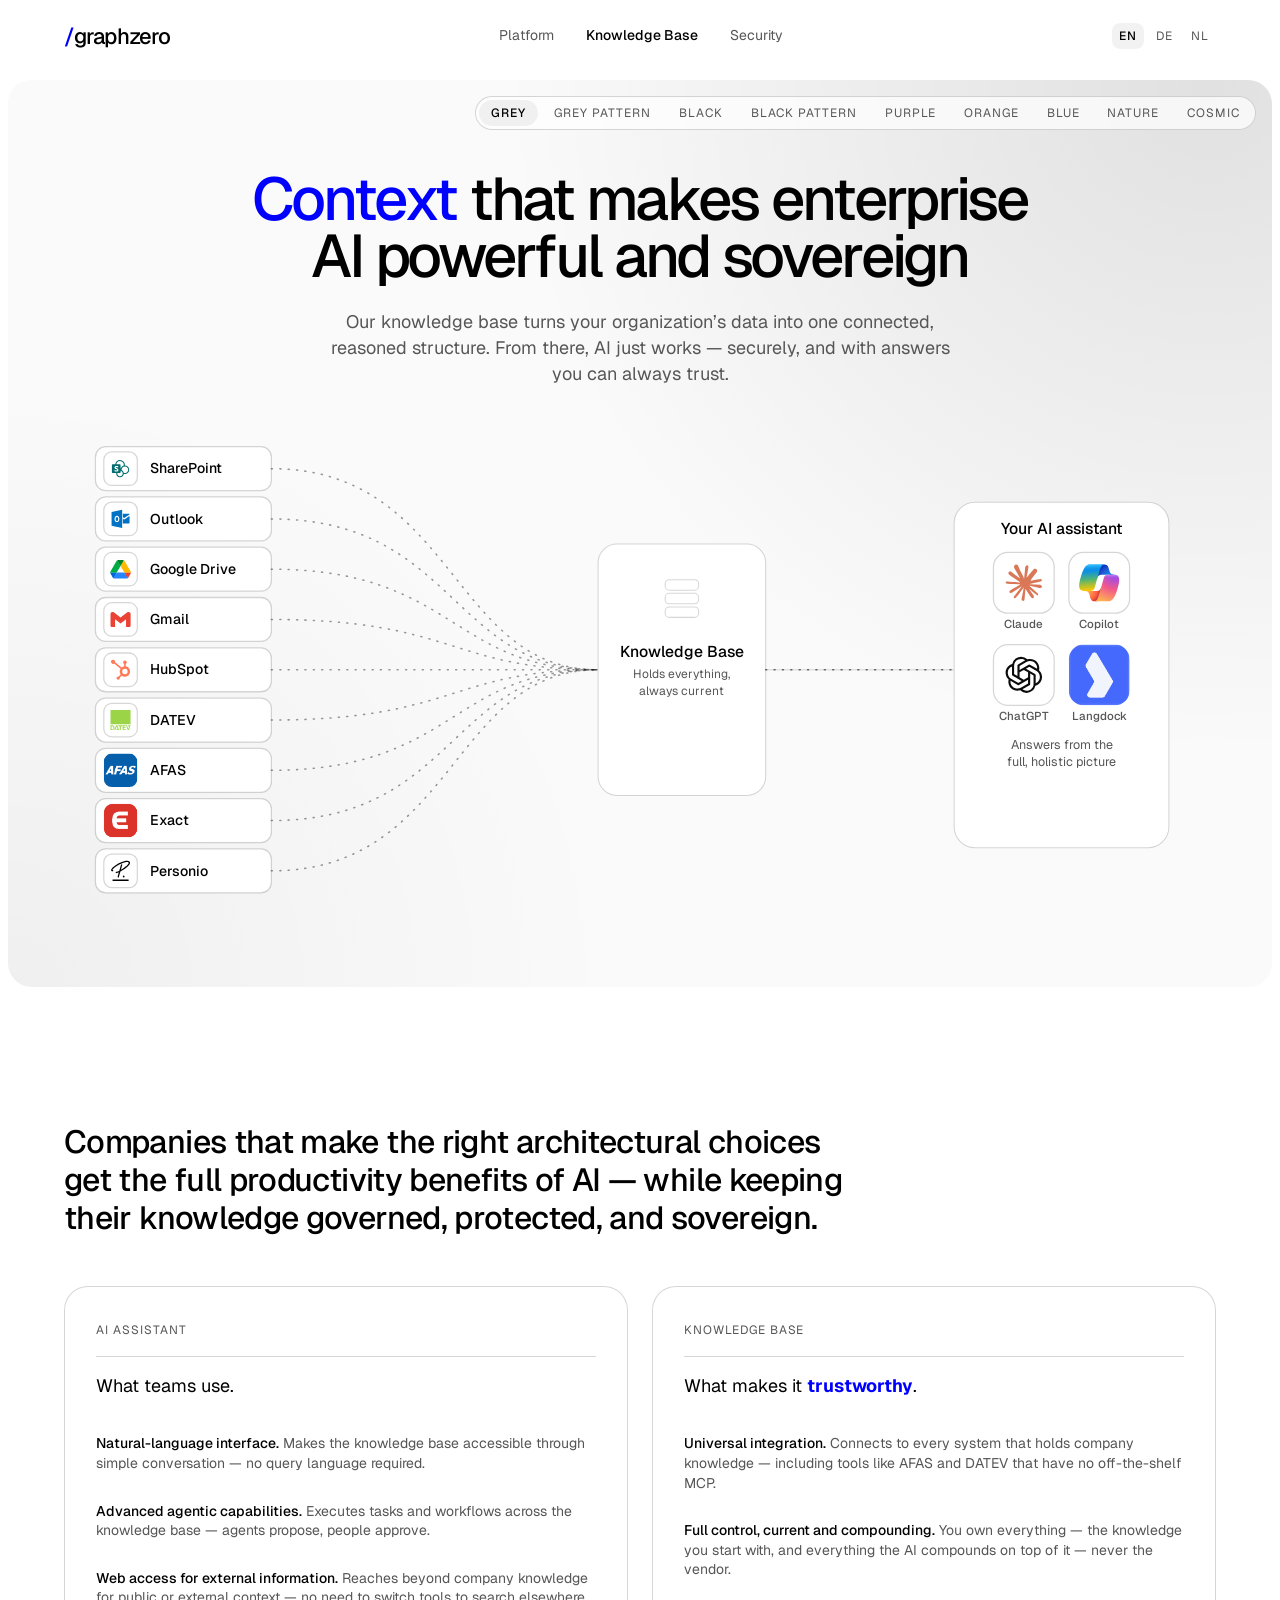
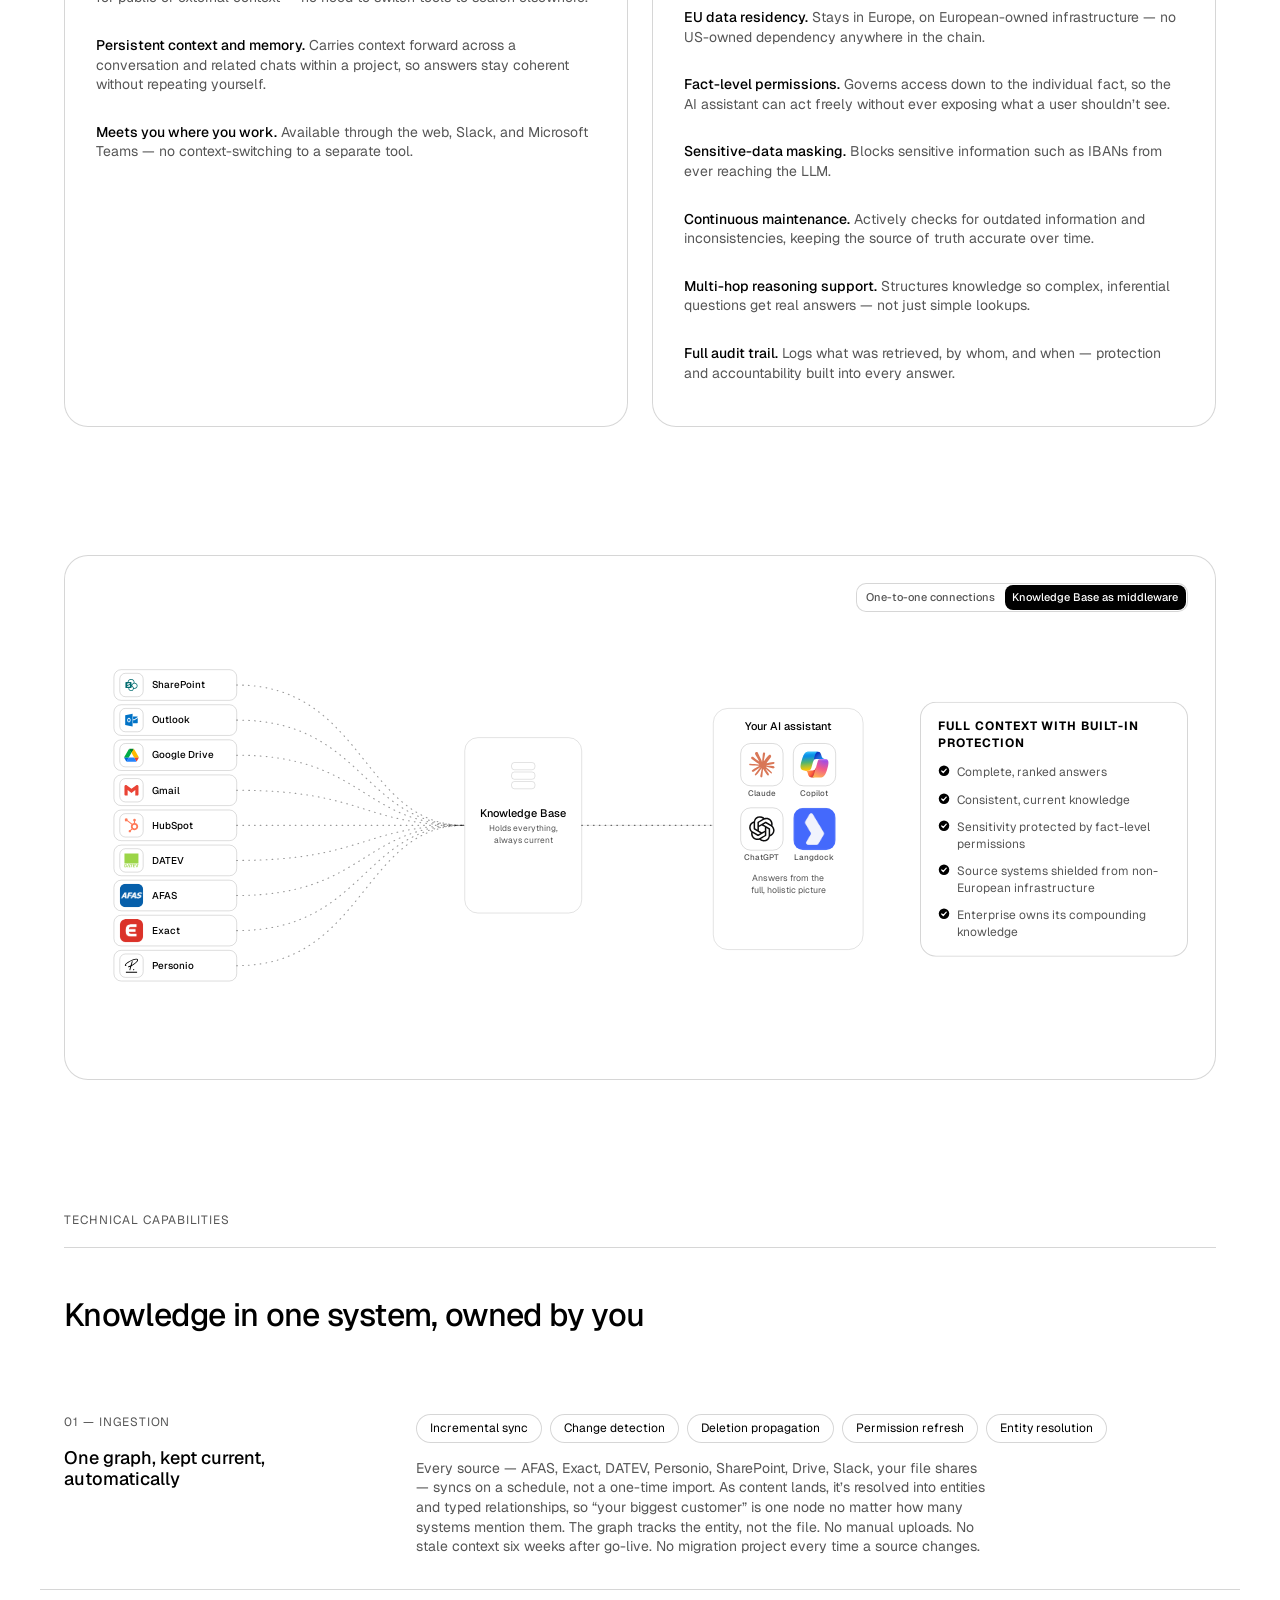
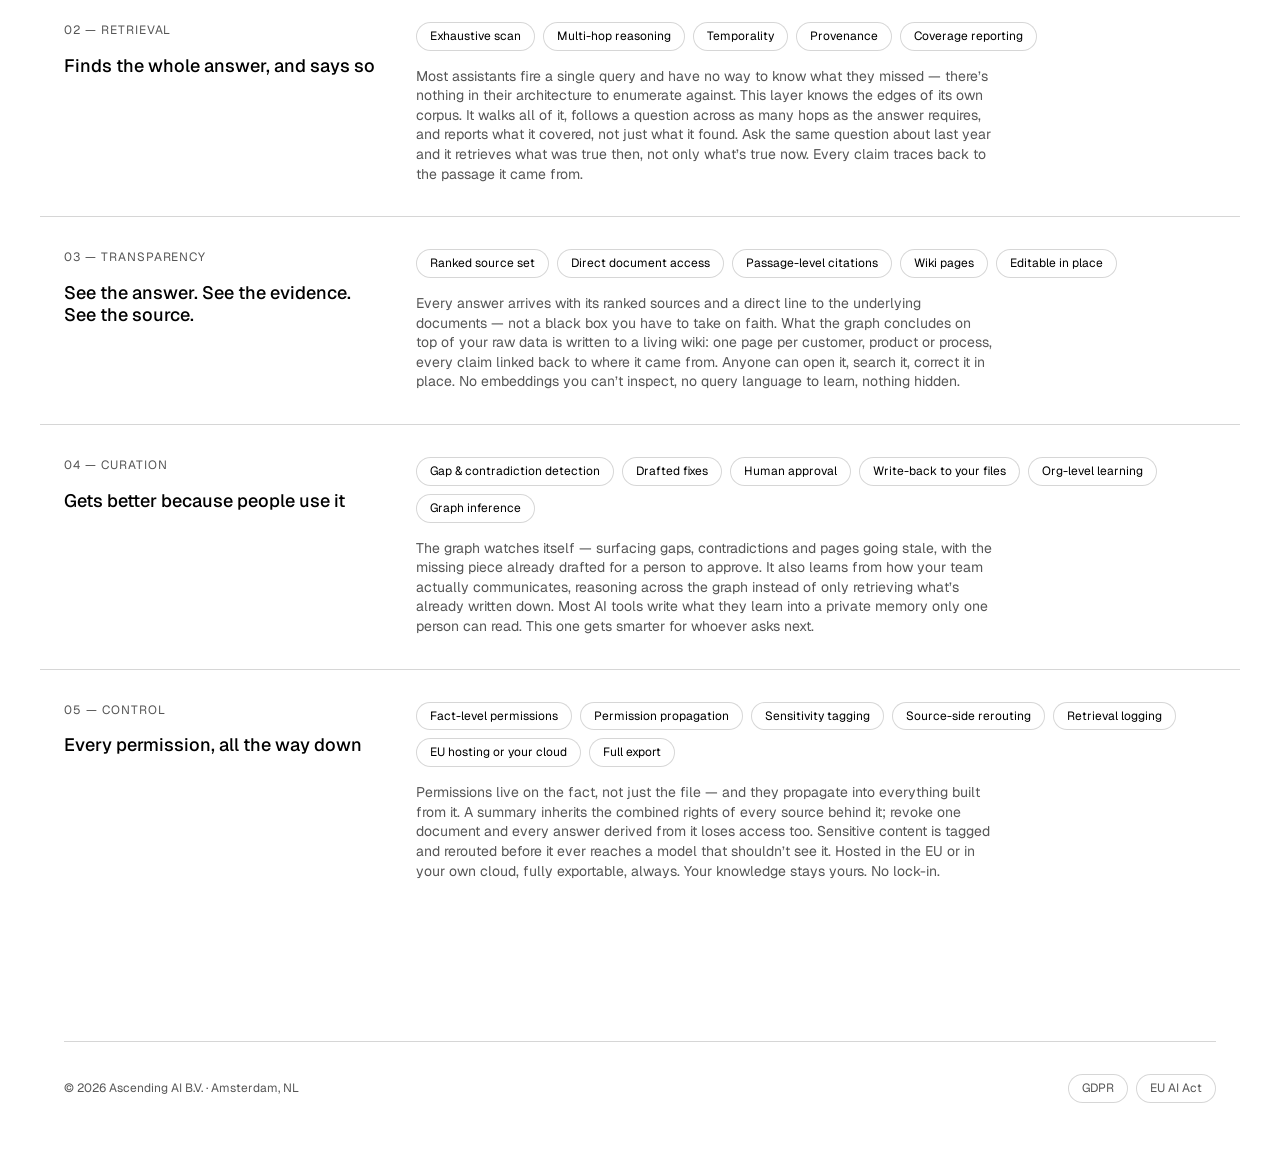
==== commit 1ae10775: "Run the hero mark on every ground, add a no-mark option Co-Authored-By: Claude Opus 5 <noreply@anthr" ====
--- a/knowledge-base.html
+++ b/knowledge-base.html
@@ -17,7 +17,7 @@
      because nothing here edits it. -->
 <link rel="stylesheet" href="https://fonts.googleapis.com/css2?family=Geist:wght@400;500;700&amp;display=swap">
 <link rel="stylesheet" href="assets/design-system/styles.css">
-<link rel="stylesheet" href="assets/site.css?v=95">
+<link rel="stylesheet" href="assets/site.css?v=96">
 <link rel="icon" href="assets/graph0-mark.svg" type="image/svg+xml">
 </head>
 <body data-surface="light">
@@ -1077,6 +1077,6 @@
 
 </div>
 
-<script src="assets/site.js?v=95" defer></script>
+<script src="assets/site.js?v=96" defer></script>
 </body>
 </html>
--- a/assets/site.css
+++ b/assets/site.css
@@ -236,6 +236,12 @@
    be a hole. It swaps rather than inverting its ink alone. */
 .page[data-ground="black"] .hero .btn--hero,
 .page[data-ground="black-dots"] .hero .btn--hero,
+/* Cosmic only, and only inside the fold: on a plate this dark the teal that
+   works on the light sections below is too close to the picture to hold, so
+   the mark and the highlighted words take the reversed ink instead. Scoped to
+   .hero__inner, so the tags and the card ring further down keep the teal. */
+.page[data-ground="cosmic"] .hero__inner { --hl: #ffffff; }
+
 .page[data-ground="cosmic"] .hero .btn--hero {
   background: var(--ink-invert);
   color: var(--ink);
@@ -628,9 +634,11 @@
    blue, and a black version of this would be a second mark competing with the
    wordmark. Sized down a step on a phone, where 134px of it would be a third of
    the screen width. */
+/* On every ground now, which also settles the fold's height: the mark is the
+   only thing that differed between them, so before this the grounds without it
+   stood 158px shorter than the grey ones on identical padding. */
 .hero__marks { display: none; }
-.page[data-page="home"]:not([data-ground]) .hero__marks,
-.page[data-page="home"]:is([data-ground="dots"], [data-ground="blue"], [data-ground="cosmic"]) .hero__marks {
+.page[data-page="home"] .hero__marks {
   display: flex;
   align-items: center;
   gap: var(--space-4);
@@ -639,8 +647,15 @@
 /* The stage is sized, not the drawings: both share the box, so switching swaps
    what is drawn without the type below it moving. */
 .hero__mark-stage { width: clamp(84px, 9vw, 134px); }
-.hero__mark { display: none; width: 100%; height: auto; fill: var(--hl); }
+/* The accent where a ground declares one, and otherwise the fold's own ink —
+   which is what makes it black on the light grounds and white where the type
+   reverses out, off a single declaration rather than a rule per ground. */
+.hero__mark { display: none; width: 100%; height: auto; fill: var(--hl, currentColor); }
 .hero__mark[data-current="true"] { display: block; }
+/* The third option is the absence of one. Nothing to draw, so the stage and
+   its gap collapse and the arrows sit where the mark started. */
+.hero__marks:has([data-mark="none"][data-current="true"]) { gap: 0; }
+.hero__marks:has([data-mark="none"][data-current="true"]) .hero__mark-stage { width: 0; }
 
 /* Scaffolding, so it is quiet: no fill until the pointer is on it, and it steps
    out of the way of the mark rather than sitting under it. */
